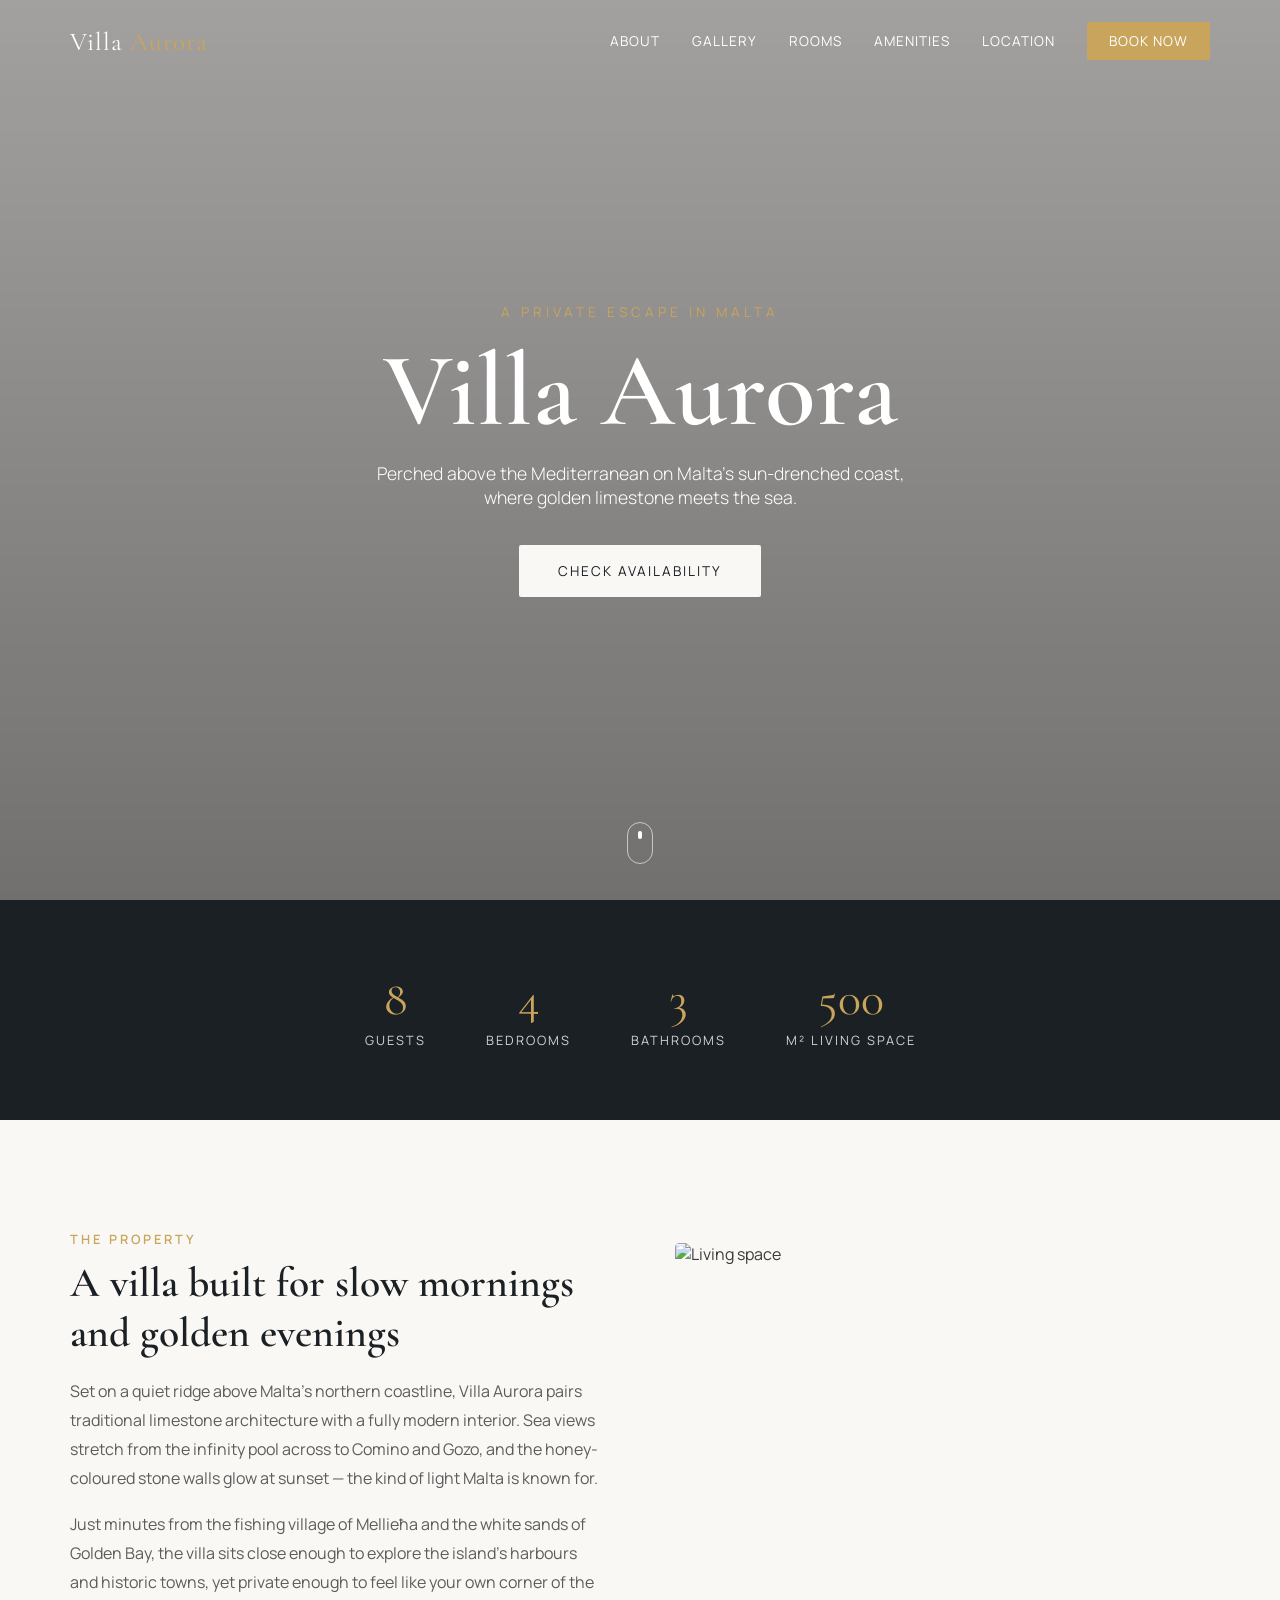
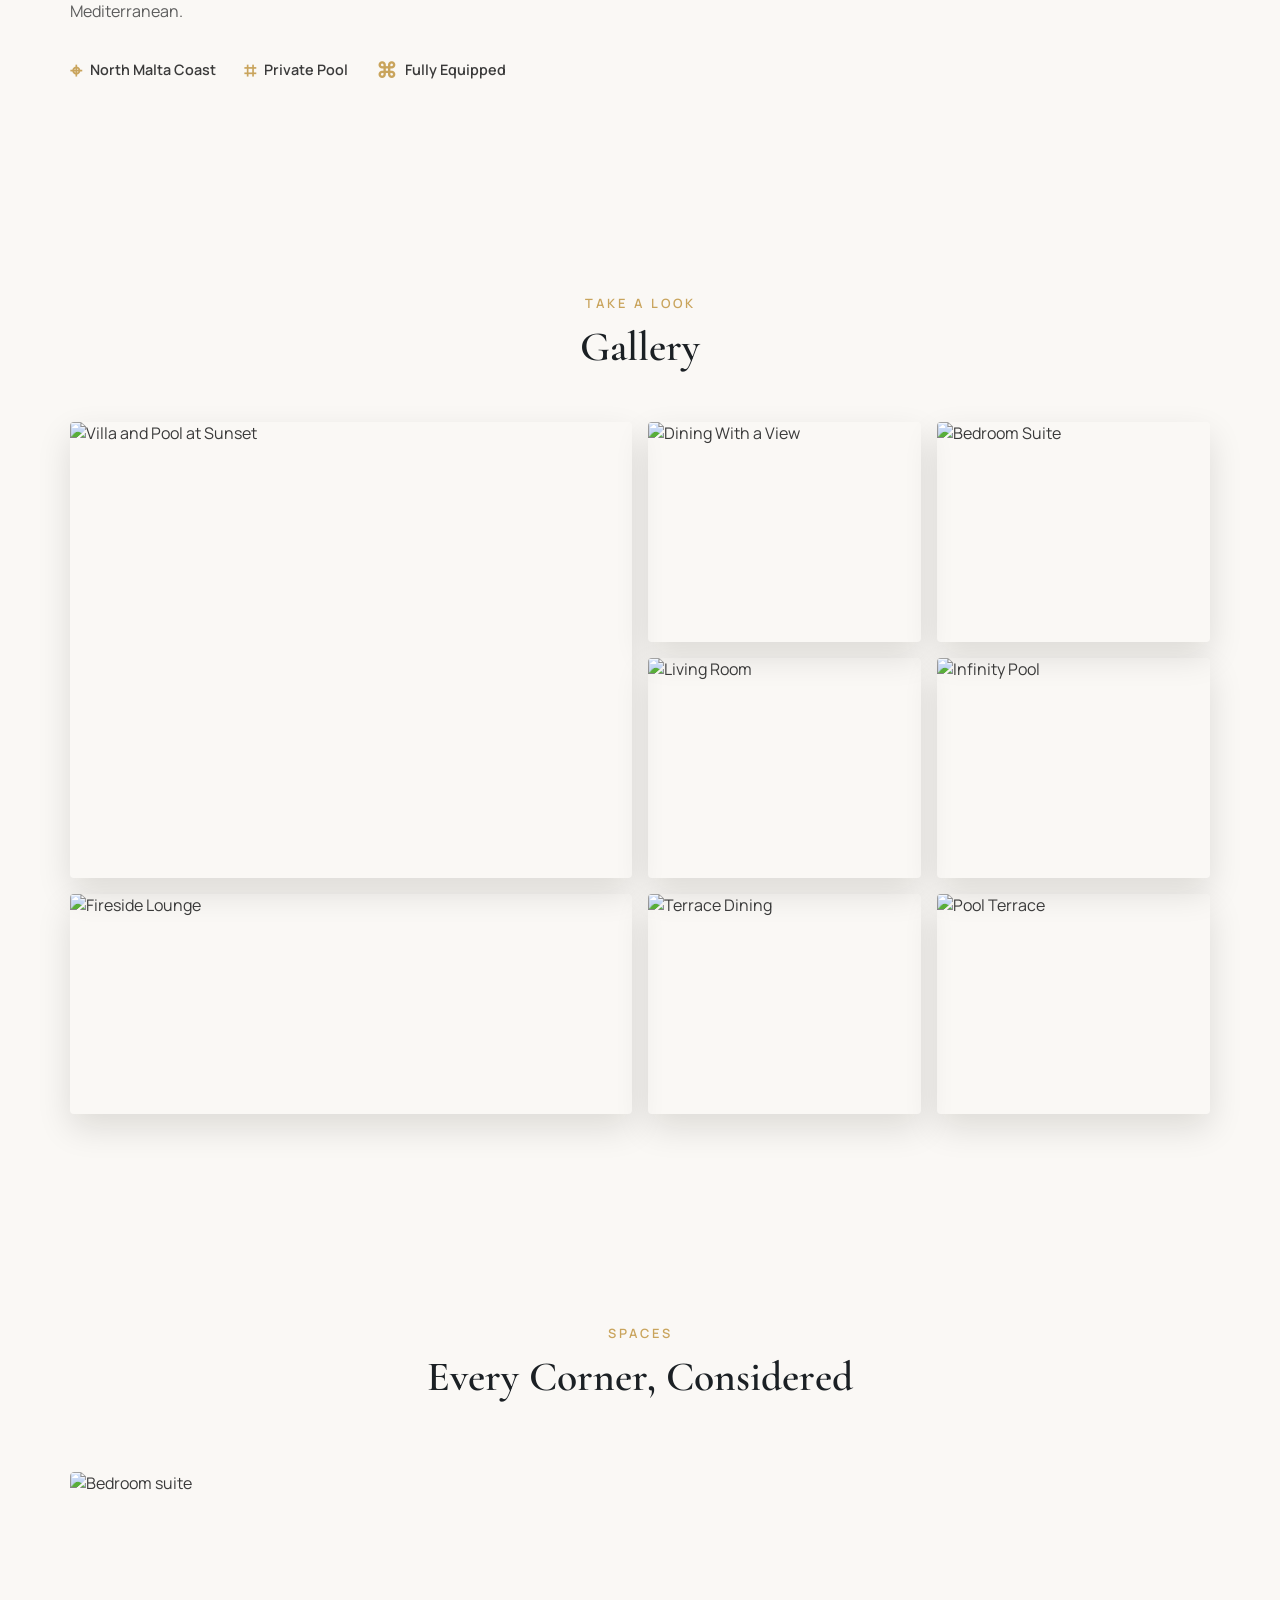
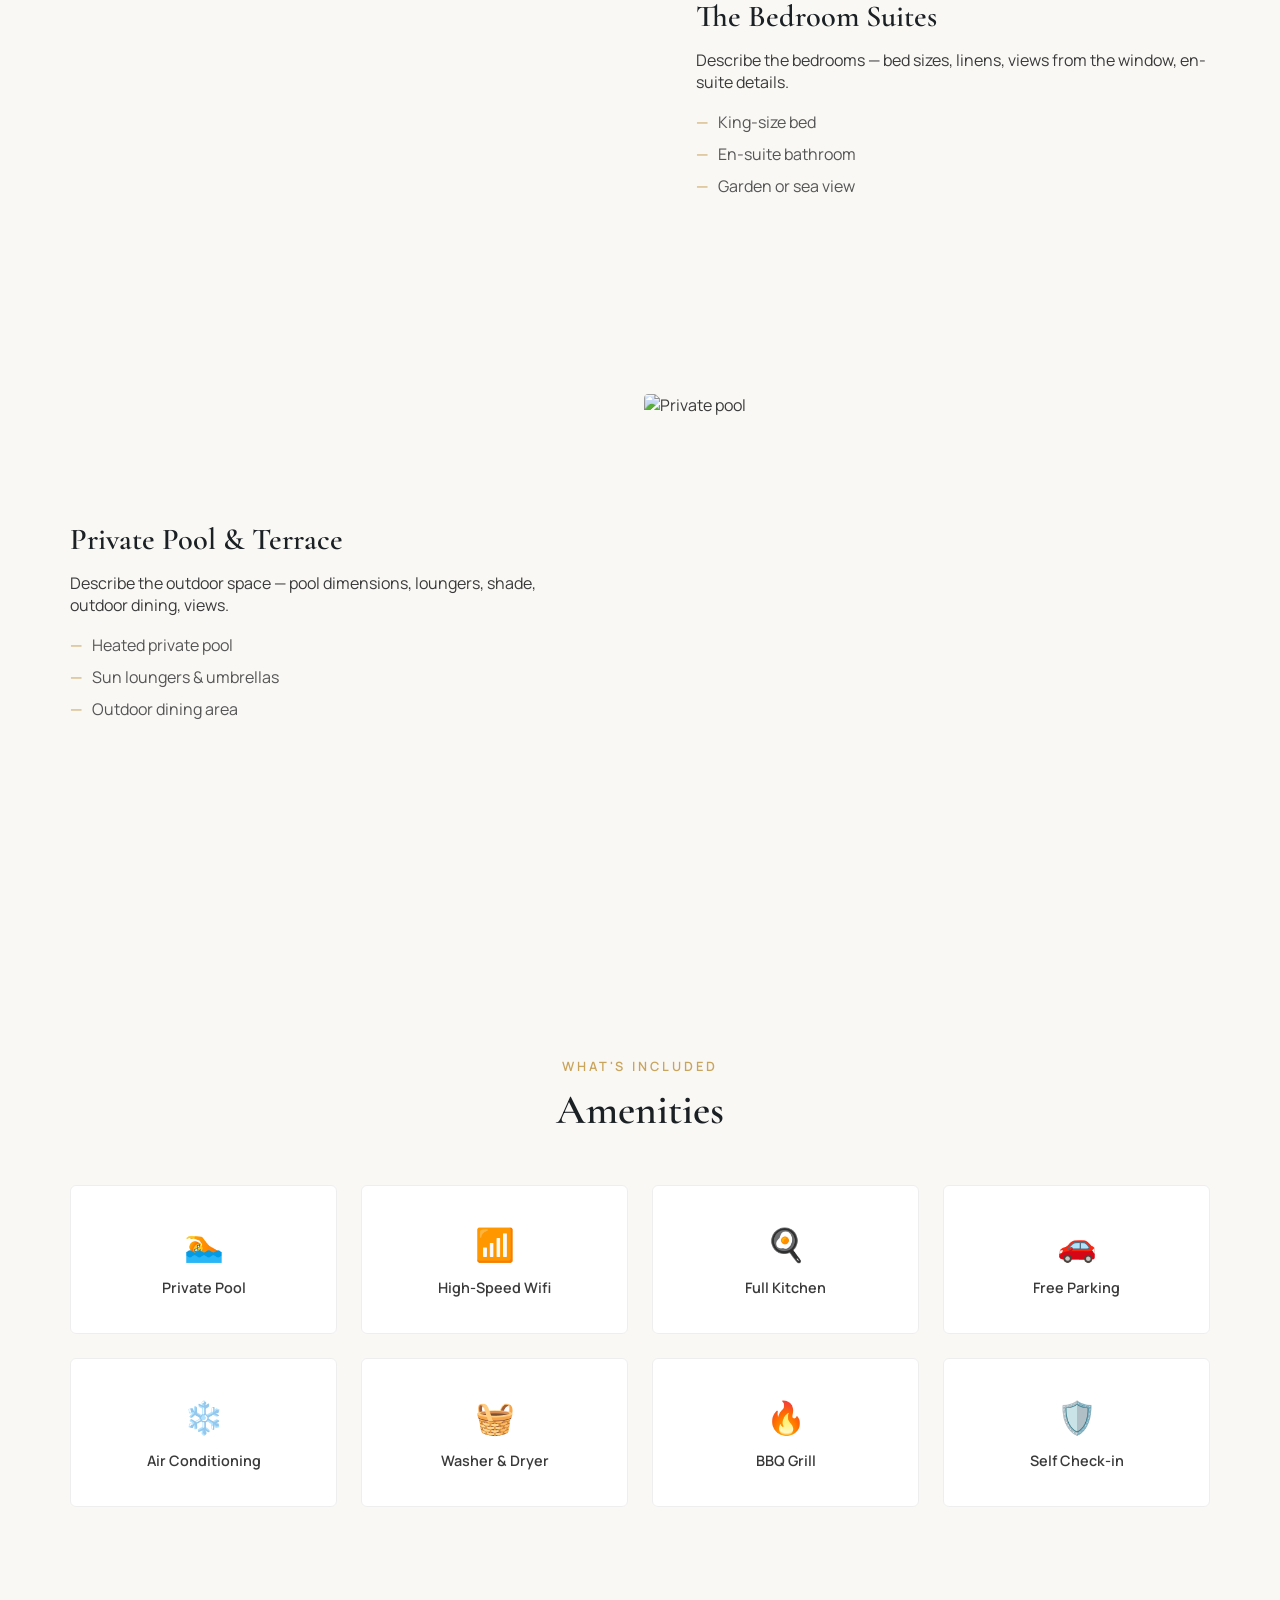
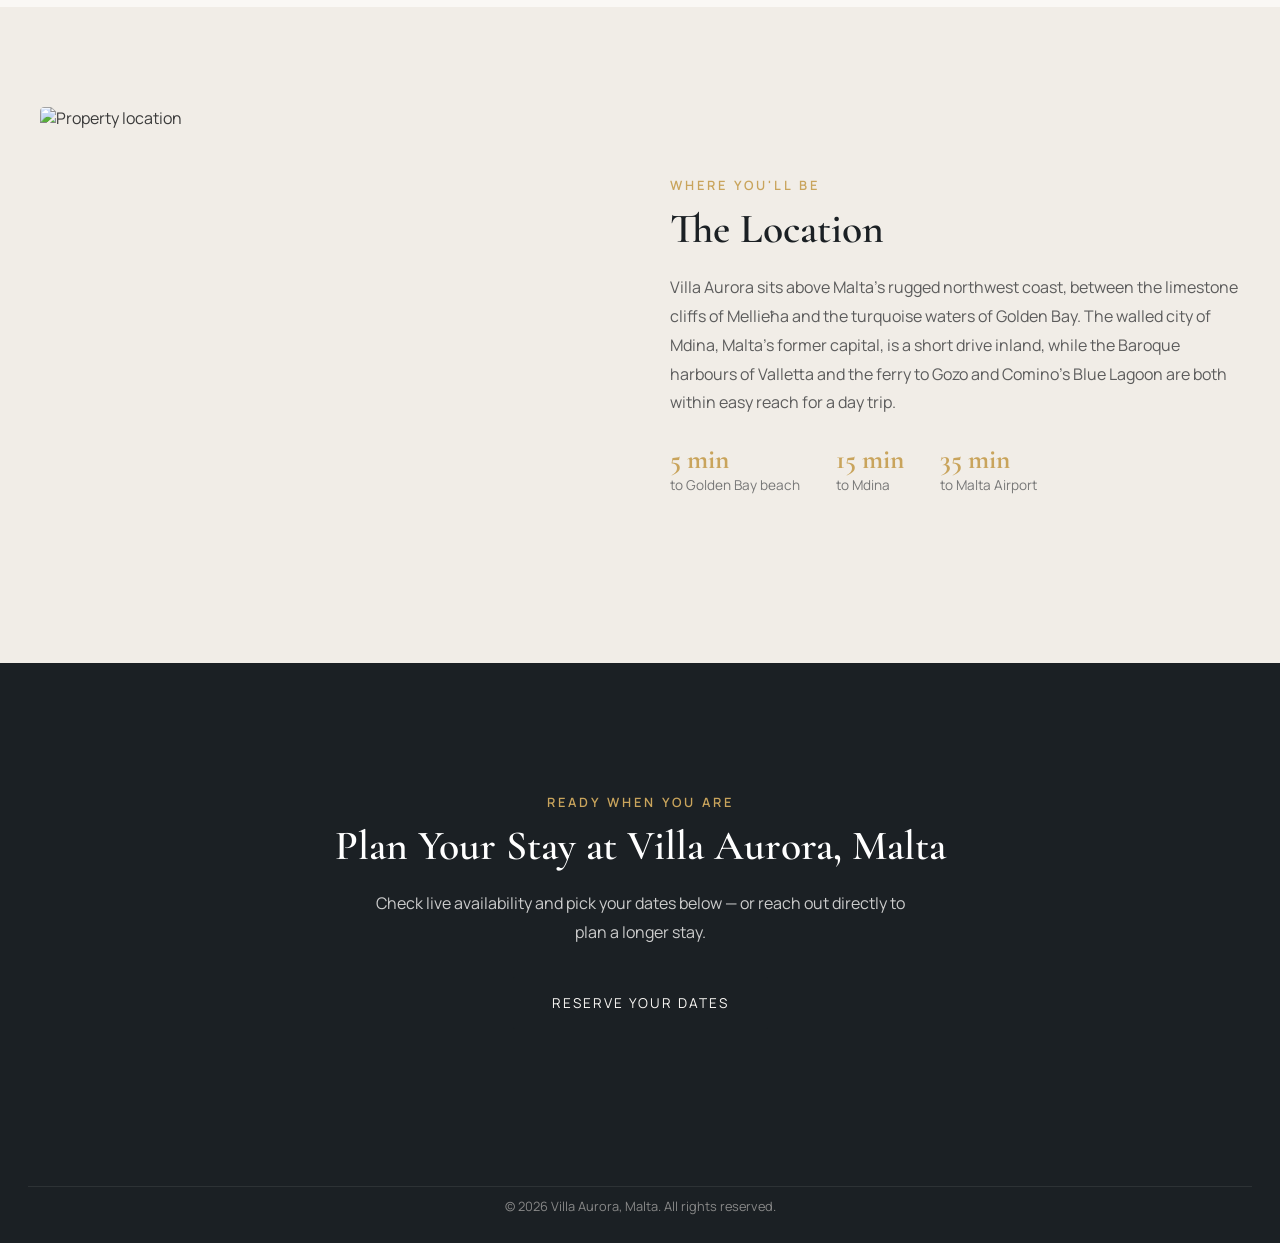
==== index.html @ c339a51f "Replace blurry gallery photos with crops of the sharp AI villa set The real-estate stock photos in t" ====
<!DOCTYPE html>
<html lang="en">
<head>
<meta charset="UTF-8">
<meta name="viewport" content="width=device-width, initial-scale=1.0">
<title>Villa Aurora — Luxury Villa in Malta</title>
<meta name="description" content="Villa Aurora — a private luxury villa on the Maltese coast, with a pool, garden, and Mediterranean sea views. Minutes from Valletta and Malta's historic harbour towns.">
<link rel="preconnect" href="https://fonts.googleapis.com">
<link href="https://fonts.googleapis.com/css2?family=Cormorant+Garamond:wght@400;500;600;700&family=Manrope:wght@300;400;500;600;700&display=swap" rel="stylesheet">
<link rel="stylesheet" href="styles.css">
</head>
<body>

<!-- Preloader -->
<div id="preloader"><div class="loader-mark">VA</div></div>

<!-- Navbar -->
<header id="navbar">
  <div class="nav-inner">
    <a href="#home" class="logo">Villa <span>Aurora</span></a>
    <nav id="nav-links">
      <a href="#about">About</a>
      <a href="#gallery">Gallery</a>
      <a href="#rooms">Rooms</a>
      <a href="#amenities">Amenities</a>
      <a href="#location">Location</a>
      <a href="#book" class="nav-cta js-open-booking">Book Now</a>
    </nav>
    <button id="nav-toggle" aria-label="Toggle menu"><span></span><span></span><span></span></button>
  </div>
</header>

<!-- Hero -->
<section id="home" class="hero">
  <div class="hero-bg" style="background-image:url('https://i.postimg.cc/xkC000Nv/5c8979e7-b6b4-4213-a49b-5e8a5693247b.jpg')"></div>
  <div class="hero-overlay"></div>
  <div class="hero-content">
    <p class="hero-kicker" data-aos="fade-down" data-aos-delay="100">A Private Escape in Malta</p>
    <h1 data-aos="fade-up" data-aos-delay="250">Villa Aurora</h1>
    <p class="hero-sub" data-aos="fade-up" data-aos-delay="400">Perched above the Mediterranean on Malta's sun-drenched coast, where golden limestone meets the sea.</p>
    <a href="#book" class="btn btn-light js-open-booking" data-aos="fade-up" data-aos-delay="550">Check Availability</a>
  </div>
  <div class="scroll-indicator"><span></span></div>
</section>

<!-- Stats strip -->
<section class="stats">
  <div class="stat" data-aos="fade-up">
    <span class="stat-num" data-count="8">0</span>
    <span class="stat-label">Guests</span>
  </div>
  <div class="stat" data-aos="fade-up" data-aos-delay="100">
    <span class="stat-num" data-count="4">0</span>
    <span class="stat-label">Bedrooms</span>
  </div>
  <div class="stat" data-aos="fade-up" data-aos-delay="200">
    <span class="stat-num" data-count="3">0</span>
    <span class="stat-label">Bathrooms</span>
  </div>
  <div class="stat" data-aos="fade-up" data-aos-delay="300">
    <span class="stat-num" data-count="500">0</span>
    <span class="stat-label">m² Living Space</span>
  </div>
</section>

<!-- About -->
<section id="about" class="about">
  <div class="about-grid">
    <div class="about-text" data-aos="fade-right">
      <p class="section-kicker">The Property</p>
      <h2>A villa built for slow mornings<br>and golden evenings</h2>
      <p class="about-copy">Set on a quiet ridge above Malta's northern coastline, Villa Aurora pairs traditional limestone architecture with a fully modern interior. Sea views stretch from the infinity pool across to Comino and Gozo, and the honey-coloured stone walls glow at sunset — the kind of light Malta is known for.</p>
      <p class="about-copy">Just minutes from the fishing village of Mellieħa and the white sands of Golden Bay, the villa sits close enough to explore the island's harbours and historic towns, yet private enough to feel like your own corner of the Mediterranean.</p>
      <div class="about-features">
        <div class="feature"><span class="feature-ico">⌖</span>North Malta Coast</div>
        <div class="feature"><span class="feature-ico">⌗</span>Private Pool</div>
        <div class="feature"><span class="feature-ico">⌘</span>Fully Equipped</div>
      </div>
    </div>
    <div class="about-image" data-aos="fade-left">
      <img src="https://i.postimg.cc/HJxppp8b/bfc57837-478c-4797-8c33-7042d10ead7f.jpg" alt="Living space">
    </div>
  </div>
</section>

<!-- Gallery -->
<section id="gallery" class="gallery">
  <p class="section-kicker center" data-aos="fade-up">Take A Look</p>
  <h2 class="center" data-aos="fade-up">Gallery</h2>
  <div class="gallery-grid">
    <div class="g-item g-big" data-aos="zoom-in"><img src="https://i.postimg.cc/xkC000Nv/5c8979e7-b6b4-4213-a49b-5e8a5693247b.jpg" style="object-position:center 40%" alt="Villa and Pool at Sunset" data-lightbox></div>
    <div class="g-item" data-aos="zoom-in" data-aos-delay="100"><img src="https://i.postimg.cc/HJxppp8b/bfc57837-478c-4797-8c33-7042d10ead7f.jpg" style="object-position:75% 50%" alt="Dining With a View" data-lightbox></div>
    <div class="g-item" data-aos="zoom-in" data-aos-delay="200"><img src="https://i.postimg.cc/94MWWWwZ/1ff8043f-c382-4bad-91f8-52a84250e244.jpg" style="object-position:35% 60%" alt="Bedroom Suite" data-lightbox></div>
    <div class="g-item" data-aos="zoom-in" data-aos-delay="100"><img src="https://i.postimg.cc/hJjSSSQx/c3b5d0f5-8bfe-4e88-8d54-748154d23ded.jpg" style="object-position:70% 75%" alt="Living Room" data-lightbox></div>
    <div class="g-item" data-aos="zoom-in" data-aos-delay="200"><img src="https://i.postimg.cc/xkC000Nv/5c8979e7-b6b4-4213-a49b-5e8a5693247b.jpg" style="object-position:15% 70%" alt="Infinity Pool" data-lightbox></div>
    <div class="g-item g-wide" data-aos="zoom-in" data-aos-delay="150"><img src="https://i.postimg.cc/HJxppp8b/bfc57837-478c-4797-8c33-7042d10ead7f.jpg" style="object-position:25% 40%" alt="Fireside Lounge" data-lightbox></div>
    <div class="g-item" data-aos="zoom-in" data-aos-delay="100"><img src="https://i.postimg.cc/94MWWWwZ/1ff8043f-c382-4bad-91f8-52a84250e244.jpg" style="object-position:80% 50%" alt="Terrace Dining" data-lightbox></div>
    <div class="g-item" data-aos="zoom-in" data-aos-delay="200"><img src="https://i.postimg.cc/hJjSSSQx/c3b5d0f5-8bfe-4e88-8d54-748154d23ded.jpg" style="object-position:20% 30%" alt="Pool Terrace" data-lightbox></div>
  </div>
</section>

<!-- Rooms (alternating sections) -->
<section id="rooms" class="rooms">
  <p class="section-kicker center" data-aos="fade-up">Spaces</p>
  <h2 class="center" data-aos="fade-up">Every Corner, Considered</h2>

  <div class="room-row">
    <div class="room-img" data-aos="fade-right"><img src="https://i.postimg.cc/94MWWWwZ/1ff8043f-c382-4bad-91f8-52a84250e244.jpg" alt="Bedroom suite"></div>
    <div class="room-text" data-aos="fade-left">
      <h3>The Bedroom Suites</h3>
      <p>Describe the bedrooms — bed sizes, linens, views from the window, en-suite details.</p>
      <ul class="room-list">
        <li>King-size bed</li>
        <li>En-suite bathroom</li>
        <li>Garden or sea view</li>
      </ul>
    </div>
  </div>

  <div class="room-row reverse">
    <div class="room-img" data-aos="fade-left"><img src="https://i.postimg.cc/hJjSSSQx/c3b5d0f5-8bfe-4e88-8d54-748154d23ded.jpg" alt="Private pool"></div>
    <div class="room-text" data-aos="fade-right">
      <h3>Private Pool & Terrace</h3>
      <p>Describe the outdoor space — pool dimensions, loungers, shade, outdoor dining, views.</p>
      <ul class="room-list">
        <li>Heated private pool</li>
        <li>Sun loungers & umbrellas</li>
        <li>Outdoor dining area</li>
      </ul>
    </div>
  </div>
</section>

<!-- Amenities -->
<section id="amenities" class="amenities">
  <p class="section-kicker center" data-aos="fade-up">What's Included</p>
  <h2 class="center" data-aos="fade-up">Amenities</h2>
  <div class="amenities-grid">
    <div class="amenity" data-aos="fade-up"><span>🏊</span><p>Private Pool</p></div>
    <div class="amenity" data-aos="fade-up" data-aos-delay="50"><span>📶</span><p>High-Speed Wifi</p></div>
    <div class="amenity" data-aos="fade-up" data-aos-delay="100"><span>🍳</span><p>Full Kitchen</p></div>
    <div class="amenity" data-aos="fade-up" data-aos-delay="150"><span>🚗</span><p>Free Parking</p></div>
    <div class="amenity" data-aos="fade-up" data-aos-delay="200"><span>❄️</span><p>Air Conditioning</p></div>
    <div class="amenity" data-aos="fade-up" data-aos-delay="250"><span>🧺</span><p>Washer & Dryer</p></div>
    <div class="amenity" data-aos="fade-up" data-aos-delay="300"><span>🔥</span><p>BBQ Grill</p></div>
    <div class="amenity" data-aos="fade-up" data-aos-delay="350"><span>🛡️</span><p>Self Check-in</p></div>
  </div>
</section>

<!-- Location -->
<section id="location" class="location">
  <div class="location-grid">
    <div class="location-img" data-aos="fade-right">
      <img src="https://i.postimg.cc/xkC000Nv/5c8979e7-b6b4-4213-a49b-5e8a5693247b.jpg" alt="Property location">
    </div>
    <div class="location-text" data-aos="fade-left">
      <p class="section-kicker">Where You'll Be</p>
      <h2>The Location</h2>
      <p class="about-copy">Villa Aurora sits above Malta's rugged northwest coast, between the limestone cliffs of Mellieħa and the turquoise waters of Golden Bay. The walled city of Mdina, Malta's former capital, is a short drive inland, while the Baroque harbours of Valletta and the ferry to Gozo and Comino's Blue Lagoon are both within easy reach for a day trip.</p>
      <div class="location-list">
        <div class="loc-item"><strong>5 min</strong><span>to Golden Bay beach</span></div>
        <div class="loc-item"><strong>15 min</strong><span>to Mdina</span></div>
        <div class="loc-item"><strong>35 min</strong><span>to Malta Airport</span></div>
      </div>
    </div>
  </div>
</section>

<!-- Booking CTA -->
<section id="book" class="book">
  <div class="book-inner" data-aos="zoom-in">
    <p class="section-kicker">Ready When You Are</p>
    <h2>Plan Your Stay at Villa Aurora, Malta</h2>
    <p class="about-copy">Check live availability and pick your dates below — or reach out directly to plan a longer stay.</p>
    <a href="#" class="btn btn-dark js-open-booking">Reserve Your Dates</a>
  </div>
</section>

<footer>
  <p>&copy; <span id="year"></span> Villa Aurora, Malta. All rights reserved.</p>
</footer>

<!-- Lightbox -->
<div id="lightbox" class="lightbox">
  <button id="lightbox-close" aria-label="Close">&times;</button>
  <img id="lightbox-img" src="" alt="">
</div>

<!-- Booking Calendar Modal -->
<div id="booking-modal" class="booking-modal">
  <div class="booking-panel">
    <button id="booking-close" aria-label="Close">&times;</button>
    <p class="section-kicker">Villa Aurora, Malta</p>
    <h3>Select Your Dates</h3>
    <div class="booking-calendar">
      <div class="cal-header">
        <button id="cal-prev" aria-label="Previous month">&#8249;</button>
        <span id="cal-month-label"></span>
        <button id="cal-next" aria-label="Next month">&#8250;</button>
      </div>
      <div class="cal-weekdays">
        <span>Su</span><span>Mo</span><span>Tu</span><span>We</span><span>Th</span><span>Fr</span><span>Sa</span>
      </div>
      <div id="cal-grid" class="cal-grid"></div>
    </div>
    <div class="booking-summary">
      <div class="booking-dates">
        <div><span class="booking-label">Check-in</span><strong id="booking-checkin">—</strong></div>
        <div><span class="booking-label">Check-out</span><strong id="booking-checkout">—</strong></div>
        <div><span class="booking-label">Nights</span><strong id="booking-nights">—</strong></div>
      </div>
      <button id="booking-confirm" class="btn btn-dark" disabled>Request to Book</button>
    </div>
  </div>
</div>

<script src="script.js"></script>
</body>
</html>
---- styles.css ----
:root {
  --color-dark: #1b2024;
  --color-light: #faf8f5;
  --color-accent: #c9a45c;
  --color-text: #3a3a3a;
  --font-display: 'Cormorant Garamond', serif;
  --font-body: 'Manrope', sans-serif;
  --max-width: 1200px;
  --transition: 0.4s cubic-bezier(.25,.8,.25,1);
}

* { margin: 0; padding: 0; box-sizing: border-box; }

html { scroll-behavior: smooth; }

body {
  font-family: var(--font-body);
  color: var(--color-text);
  background: var(--color-light);
  overflow-x: hidden;
}

img { display: block; max-width: 100%; }

h1, h2, h3 { font-family: var(--font-display); font-weight: 600; color: var(--color-dark); }

.btn {
  display: inline-block;
  padding: 16px 38px;
  border-radius: 2px;
  text-decoration: none;
  font-size: 0.85rem;
  letter-spacing: 2px;
  text-transform: uppercase;
  transition: var(--transition);
  border: 1px solid transparent;
}
.btn-light { background: var(--color-light); color: var(--color-dark); }
.btn-light:hover { background: var(--color-accent); color: #fff; transform: translateY(-3px); }
.btn-dark { background: var(--color-dark); color: var(--color-light); }
.btn-dark:hover { background: var(--color-accent); transform: translateY(-3px); }

.section-kicker {
  font-size: 0.8rem;
  letter-spacing: 3px;
  text-transform: uppercase;
  color: var(--color-accent);
  font-weight: 600;
  margin-bottom: 10px;
}
.center { text-align: center; }
section h2 { font-size: 2.6rem; margin-bottom: 1.2rem; }

/* Preloader */
#preloader {
  position: fixed; inset: 0; z-index: 9999;
  background: var(--color-dark);
  display: flex; align-items: center; justify-content: center;
  transition: opacity 0.6s ease, visibility 0.6s ease;
}
#preloader.loaded { opacity: 0; visibility: hidden; }
.loader-mark {
  font-family: var(--font-display);
  font-size: 2.5rem;
  color: var(--color-accent);
  letter-spacing: 4px;
  animation: pulse 1.4s ease-in-out infinite;
}
@keyframes pulse { 0%,100% { opacity: .4; transform: scale(.95);} 50% { opacity: 1; transform: scale(1.05);} }

/* Navbar */
#navbar {
  position: fixed; top: 0; left: 0; right: 0; z-index: 1000;
  padding: 22px 0;
  transition: var(--transition);
  background: transparent;
}
#navbar.scrolled { background: rgba(27,32,36,0.92); padding: 14px 0; backdrop-filter: blur(8px); }
.nav-inner {
  max-width: var(--max-width); margin: 0 auto; padding: 0 30px;
  display: flex; align-items: center; justify-content: space-between;
}
.logo { font-family: var(--font-display); font-size: 1.6rem; color: #fff; text-decoration: none; letter-spacing: 1px; }
.logo span { color: var(--color-accent); }
#nav-links { display: flex; align-items: center; gap: 32px; }
#nav-links a { color: #fff; text-decoration: none; font-size: 0.85rem; letter-spacing: 1px; text-transform: uppercase; transition: color .3s; position: relative; }
#nav-links a:not(.nav-cta)::after {
  content: ''; position: absolute; left: 0; bottom: -6px; width: 0; height: 1px; background: var(--color-accent);
  transition: width .3s;
}
#nav-links a:not(.nav-cta):hover::after { width: 100%; }
.nav-cta { background: var(--color-accent); padding: 10px 22px; border-radius: 2px; }
.nav-cta:hover { background: #fff; color: var(--color-dark) !important; }
#nav-toggle { display: none; flex-direction: column; gap: 5px; background: none; border: none; cursor: pointer; }
#nav-toggle span { width: 26px; height: 2px; background: #fff; }

/* Hero */
.hero { position: relative; height: 100vh; display: flex; align-items: center; justify-content: center; overflow: hidden; }
.hero-bg {
  position: absolute; inset: -10% -10%; background-size: cover; background-position: center 35%;
  will-change: transform; transform: scale(1.05);
}
.hero-overlay { position: absolute; inset: 0; background: linear-gradient(180deg, rgba(0,0,0,.35), rgba(0,0,0,.55)); }
.hero-content { position: relative; z-index: 2; text-align: center; color: #fff; padding: 0 20px; }
.hero-kicker { letter-spacing: 4px; text-transform: uppercase; font-size: 0.85rem; margin-bottom: 18px; color: var(--color-accent); }
.hero h1 { font-size: clamp(3rem, 9vw, 6.5rem); color: #fff; line-height: 1; margin-bottom: 18px; }
.hero-sub { font-size: 1.1rem; max-width: 560px; margin: 0 auto 36px; opacity: 0.9; font-weight: 300; }
.scroll-indicator {
  position: absolute; bottom: 36px; left: 50%; transform: translateX(-50%);
  width: 26px; height: 42px; border: 1px solid rgba(255,255,255,0.6); border-radius: 20px;
}
.scroll-indicator span {
  position: absolute; top: 8px; left: 50%; width: 4px; height: 8px; background: #fff; border-radius: 2px;
  transform: translateX(-50%); animation: scrollDown 1.8s infinite;
}
@keyframes scrollDown { 0% { opacity: 1; top: 8px; } 70% { opacity: 0; top: 24px; } 100% { opacity: 0; top: 8px; } }

/* Stats */
.stats {
  display: flex; flex-wrap: wrap; justify-content: center; gap: 60px;
  padding: 70px 20px; background: var(--color-dark);
}
.stat { text-align: center; color: #fff; }
.stat-num { display: block; font-family: var(--font-display); font-size: 3rem; color: var(--color-accent); }
.stat-label { font-size: 0.8rem; letter-spacing: 2px; text-transform: uppercase; opacity: .8; }

/* About */
.about { padding: 110px 30px; max-width: var(--max-width); margin: 0 auto; }
.about-grid { display: grid; grid-template-columns: 1fr 1fr; gap: 70px; align-items: center; }
.about-copy { font-size: 1rem; line-height: 1.8; color: #5c5c5c; margin-bottom: 18px; }
.about-features { display: flex; gap: 28px; margin-top: 30px; flex-wrap: wrap; }
.feature { font-size: 0.9rem; font-weight: 600; display: flex; align-items: center; gap: 8px; }
.feature-ico { color: var(--color-accent); font-size: 1.3rem; }
.about-image { position: relative; aspect-ratio: 5/4; overflow: hidden; border-radius: 4px; }
.about-image img {
  width: 100%; height: 100%; object-fit: cover; object-position: center 30%; border-radius: 4px; transition: transform .6s ease;
}
.about-image:hover img { transform: scale(1.03); }

/* Gallery */
.gallery { padding: 100px 30px; max-width: var(--max-width); margin: 0 auto; }
.gallery-grid {
  display: grid; grid-template-columns: repeat(4, 1fr); grid-auto-rows: 220px; gap: 16px; margin-top: 50px;
}
.g-item {
  overflow: hidden; border-radius: 4px; cursor: pointer; position: relative;
  box-shadow: 0 14px 34px rgba(20,16,10,0.12);
}
.g-big { grid-column: span 2; grid-row: span 2; }
.g-wide { grid-column: span 2; }
.g-item img {
  width: 100%; height: 100%; object-fit: cover; transition: transform 1.2s ease;
}
.g-caption {
  position: absolute; left: 0; right: 0; bottom: 0; padding: 26px 24px 18px;
  font-family: var(--font-display); font-size: 1.15rem; letter-spacing: 0.5px; color: #fff;
  background: linear-gradient(180deg, rgba(20,16,10,0) 0%, rgba(20,16,10,0.65) 100%);
  transform: translateY(115%); transition: transform .5s ease; pointer-events: none;
}
.g-item:hover img { transform: scale(1.08); }
.g-item:hover .g-caption { transform: translateY(0); }

/* Rooms */
.rooms { padding: 110px 30px; max-width: var(--max-width); margin: 0 auto; }
.room-row { display: grid; grid-template-columns: 1.1fr 1fr; gap: 60px; align-items: center; margin-top: 70px; }
.room-row.reverse { direction: rtl; }
.room-row.reverse .room-text { direction: ltr; }
.room-row.reverse .room-img { direction: ltr; }
.room-img { position: relative; aspect-ratio: 5/4; overflow: hidden; border-radius: 4px; }
.room-img img {
  width: 100%; height: 100%; object-fit: cover; object-position: center 30%; border-radius: 4px;
}
.room-text h3 { font-size: 1.9rem; margin-bottom: 14px; }
.room-list { list-style: none; margin-top: 18px; display: flex; flex-direction: column; gap: 10px; }
.room-list li { padding-left: 22px; position: relative; color: #555; }
.room-list li::before { content: '—'; position: absolute; left: 0; color: var(--color-accent); }

/* Amenities */
.amenities { padding: 100px 30px; max-width: var(--max-width); margin: 0 auto; }
.amenities-grid { display: grid; grid-template-columns: repeat(4, 1fr); gap: 24px; margin-top: 50px; }
.amenity {
  background: #fff; border: 1px solid #eee; padding: 36px 18px; text-align: center; border-radius: 6px;
  transition: var(--transition);
}
.amenity:hover { transform: translateY(-6px); box-shadow: 0 18px 40px rgba(0,0,0,0.08); border-color: var(--color-accent); }
.amenity span { font-size: 2rem; display: block; margin-bottom: 12px; }
.amenity p { font-size: 0.9rem; font-weight: 600; }

/* Location */
.location { padding: 100px 30px; background: #f1ede7; }
.location-grid { max-width: var(--max-width); margin: 0 auto; display: grid; grid-template-columns: 1fr 1fr; gap: 60px; align-items: center; }
.location-img { position: relative; aspect-ratio: 5/4; overflow: hidden; border-radius: 4px; }
.location-img img {
  width: 100%; height: 100%; object-fit: cover; object-position: center 30%; border-radius: 4px;
}
.location-list { display: flex; gap: 36px; margin-top: 26px; flex-wrap: wrap; }
.loc-item { display: flex; flex-direction: column; }
.loc-item strong { font-family: var(--font-display); font-size: 1.7rem; color: var(--color-accent); }
.loc-item span { font-size: 0.85rem; color: #777; }

/* Book CTA */
.book {
  padding: 130px 30px; text-align: center; background: var(--color-dark); color: #fff;
}
.book h2 { color: #fff; max-width: 700px; margin: 0 auto 18px; }
.book .about-copy { color: #ccc; max-width: 560px; margin: 0 auto 30px; }
.book-inner { max-width: var(--max-width); margin: 0 auto; }

footer { text-align: center; padding: 28px; font-size: 0.8rem; color: #999; background: var(--color-dark); }
footer p { padding-top: 10px; border-top: 1px solid rgba(255,255,255,0.08); color: #888; }

/* Lightbox */
.lightbox {
  position: fixed; inset: 0; background: rgba(0,0,0,0.92); z-index: 2000;
  display: flex; align-items: center; justify-content: center;
  opacity: 0; visibility: hidden; transition: opacity .3s ease, visibility .3s ease;
}
.lightbox.active { opacity: 1; visibility: visible; }
.lightbox img { max-width: 88vw; max-height: 86vh; border-radius: 4px; transform: scale(0.92); transition: transform .3s ease; }
.lightbox.active img { transform: scale(1); }
#lightbox-close {
  position: absolute; top: 26px; right: 36px; background: none; border: none; color: #fff;
  font-size: 2.4rem; cursor: pointer; line-height: 1;
}

/* Booking calendar modal */
.booking-modal {
  position: fixed; inset: 0; background: rgba(0,0,0,0.6); z-index: 2100;
  display: flex; align-items: center; justify-content: center; padding: 20px;
  opacity: 0; visibility: hidden; transition: opacity .3s ease, visibility .3s ease;
}
.booking-modal.active { opacity: 1; visibility: visible; }
.booking-panel {
  background: var(--color-light); border-radius: 8px; padding: 36px 38px;
  max-width: 420px; width: 100%; max-height: 90vh; overflow-y: auto;
  position: relative; transform: scale(0.94); transition: transform .3s ease;
}
.booking-modal.active .booking-panel { transform: scale(1); }
.booking-panel h3 { font-size: 1.6rem; margin-bottom: 18px; }
#booking-close {
  position: absolute; top: 14px; right: 16px; background: none; border: none;
  font-size: 1.8rem; cursor: pointer; color: #999; line-height: 1;
}
.cal-header {
  display: flex; align-items: center; justify-content: space-between; margin-bottom: 12px;
}
.cal-header button {
  background: none; border: 1px solid #ddd; border-radius: 4px; width: 32px; height: 32px;
  font-size: 1.1rem; cursor: pointer; color: var(--color-dark);
}
.cal-header button:hover { border-color: var(--color-accent); color: var(--color-accent); }
#cal-month-label { font-weight: 600; font-size: 0.95rem; letter-spacing: 0.5px; }
.cal-weekdays, .cal-grid { display: grid; grid-template-columns: repeat(7, 1fr); gap: 4px; }
.cal-weekdays span { text-align: center; font-size: 0.75rem; color: #999; padding-bottom: 6px; }
.cal-grid button {
  aspect-ratio: 1; border: none; background: none; border-radius: 50%;
  font-size: 0.85rem; cursor: pointer; color: var(--color-text);
}
.cal-grid button:disabled { color: #ddd; cursor: default; }
.cal-grid button:not(:disabled):hover { background: #eee; }
.cal-grid button.cal-selected { background: var(--color-accent); color: #fff; }
.cal-grid button.cal-in-range { background: rgba(201,164,92,0.18); border-radius: 0; }
.cal-grid button.cal-today { font-weight: 700; }
.booking-summary { margin-top: 22px; border-top: 1px solid #e6e2dc; padding-top: 18px; }
.booking-dates { display: flex; justify-content: space-between; margin-bottom: 18px; }
.booking-label { display: block; font-size: 0.7rem; letter-spacing: 1px; text-transform: uppercase; color: #999; margin-bottom: 4px; }
#booking-confirm { width: 100%; }
#booking-confirm:disabled { opacity: 0.4; cursor: not-allowed; }

/* Scroll-reveal (self-contained, no external library) */
[data-aos] {
  opacity: 0;
  transition: opacity 0.8s ease, transform 0.8s ease;
  transition-delay: var(--aos-delay, 0ms);
  will-change: opacity, transform;
}
[data-aos="fade-up"] { transform: translateY(44px); }
[data-aos="fade-down"] { transform: translateY(-44px); }
[data-aos="fade-left"] { transform: translateX(44px); }
[data-aos="fade-right"] { transform: translateX(-44px); }
[data-aos="zoom-in"] { transform: scale(0.9); }
[data-aos].aos-animate { opacity: 1; transform: none; }

@media (prefers-reduced-motion: reduce) {
  [data-aos] { transition: none; opacity: 1; transform: none; }
}

/* Responsive */
@media (max-width: 900px) {
  .about-grid, .location-grid, .room-row, .room-row.reverse { grid-template-columns: 1fr; direction: ltr; }
  .gallery-grid { grid-template-columns: repeat(2, 1fr); }
  .g-big { grid-column: span 2; }
  .amenities-grid { grid-template-columns: repeat(2, 1fr); }
  #nav-links {
    position: fixed; top: 0; right: -100%; height: 100vh; width: 70%; max-width: 320px;
    background: var(--color-dark); flex-direction: column; justify-content: center; gap: 28px;
    transition: right .4s ease;
  }
  #nav-links.open { right: 0; }
  #nav-toggle { display: flex; }
}
@media (max-width: 560px) {
  .stats { gap: 30px; }
  section h2 { font-size: 2rem; }
}
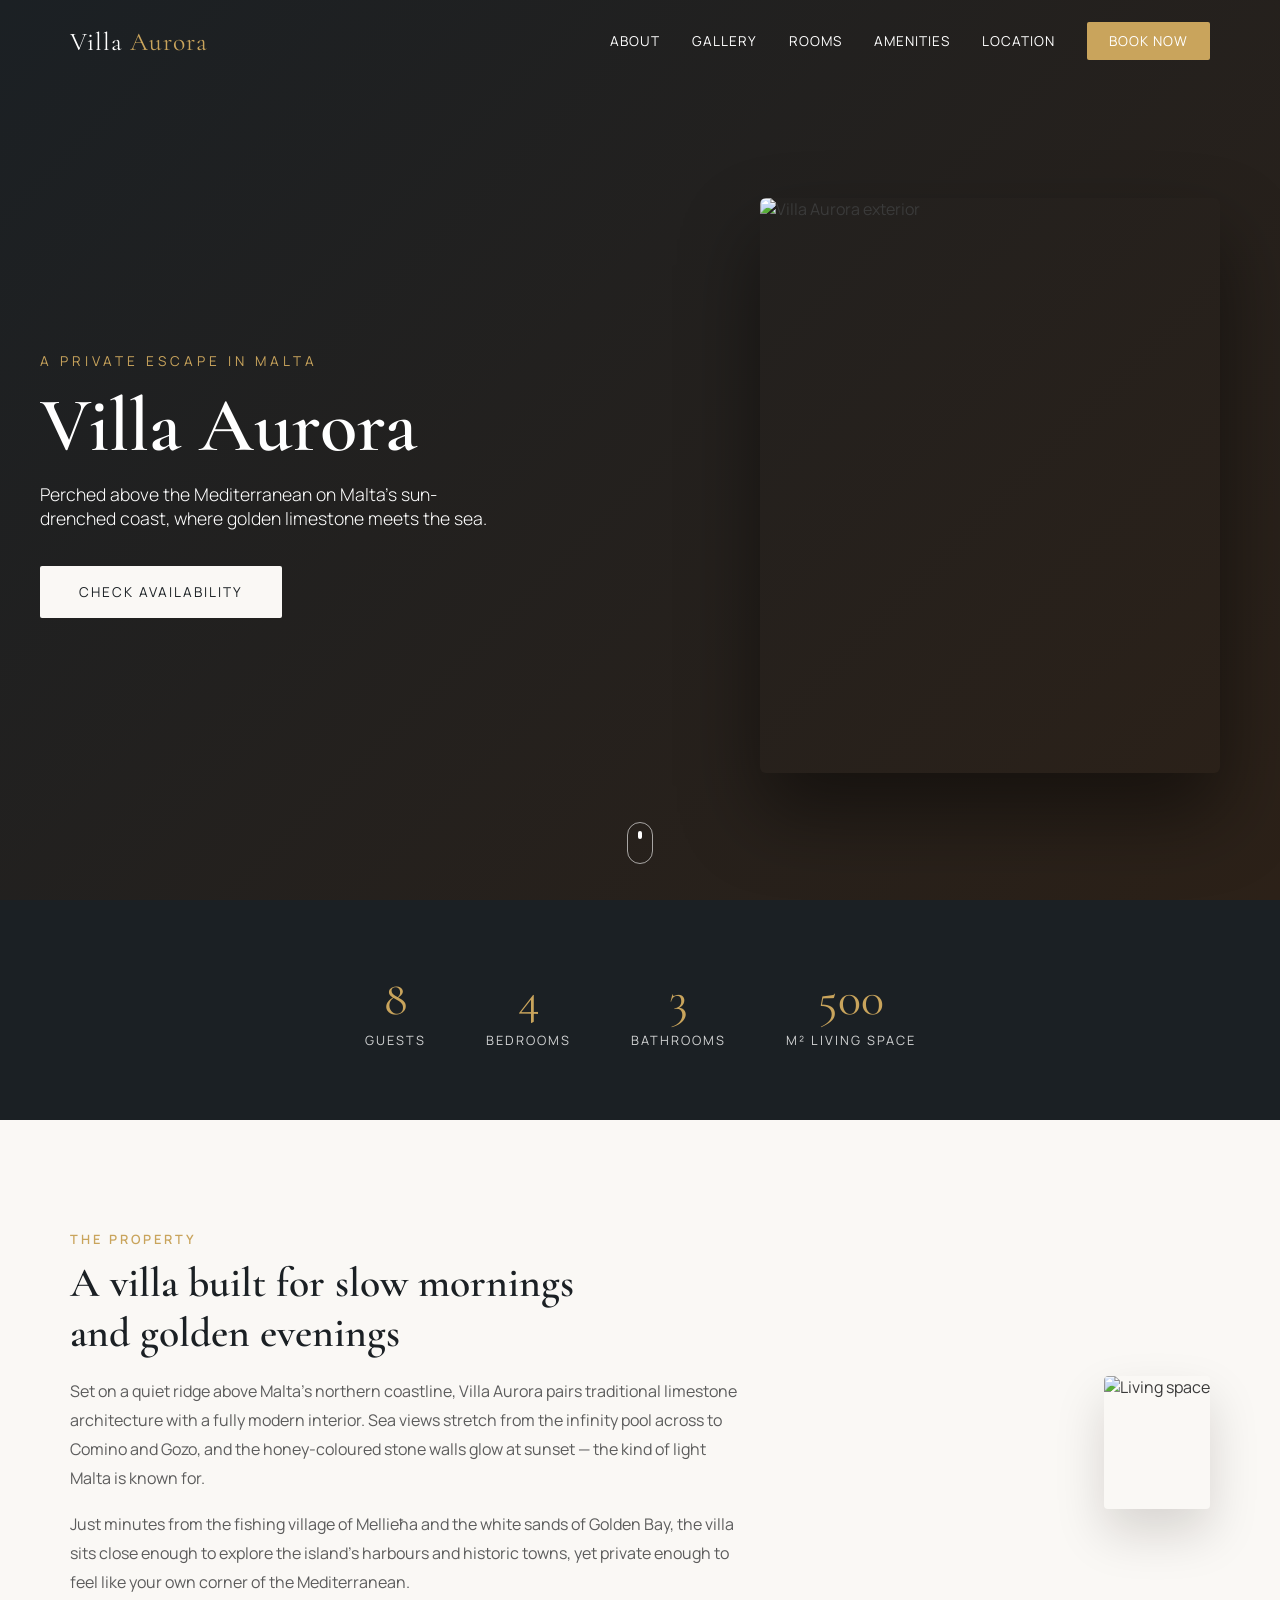
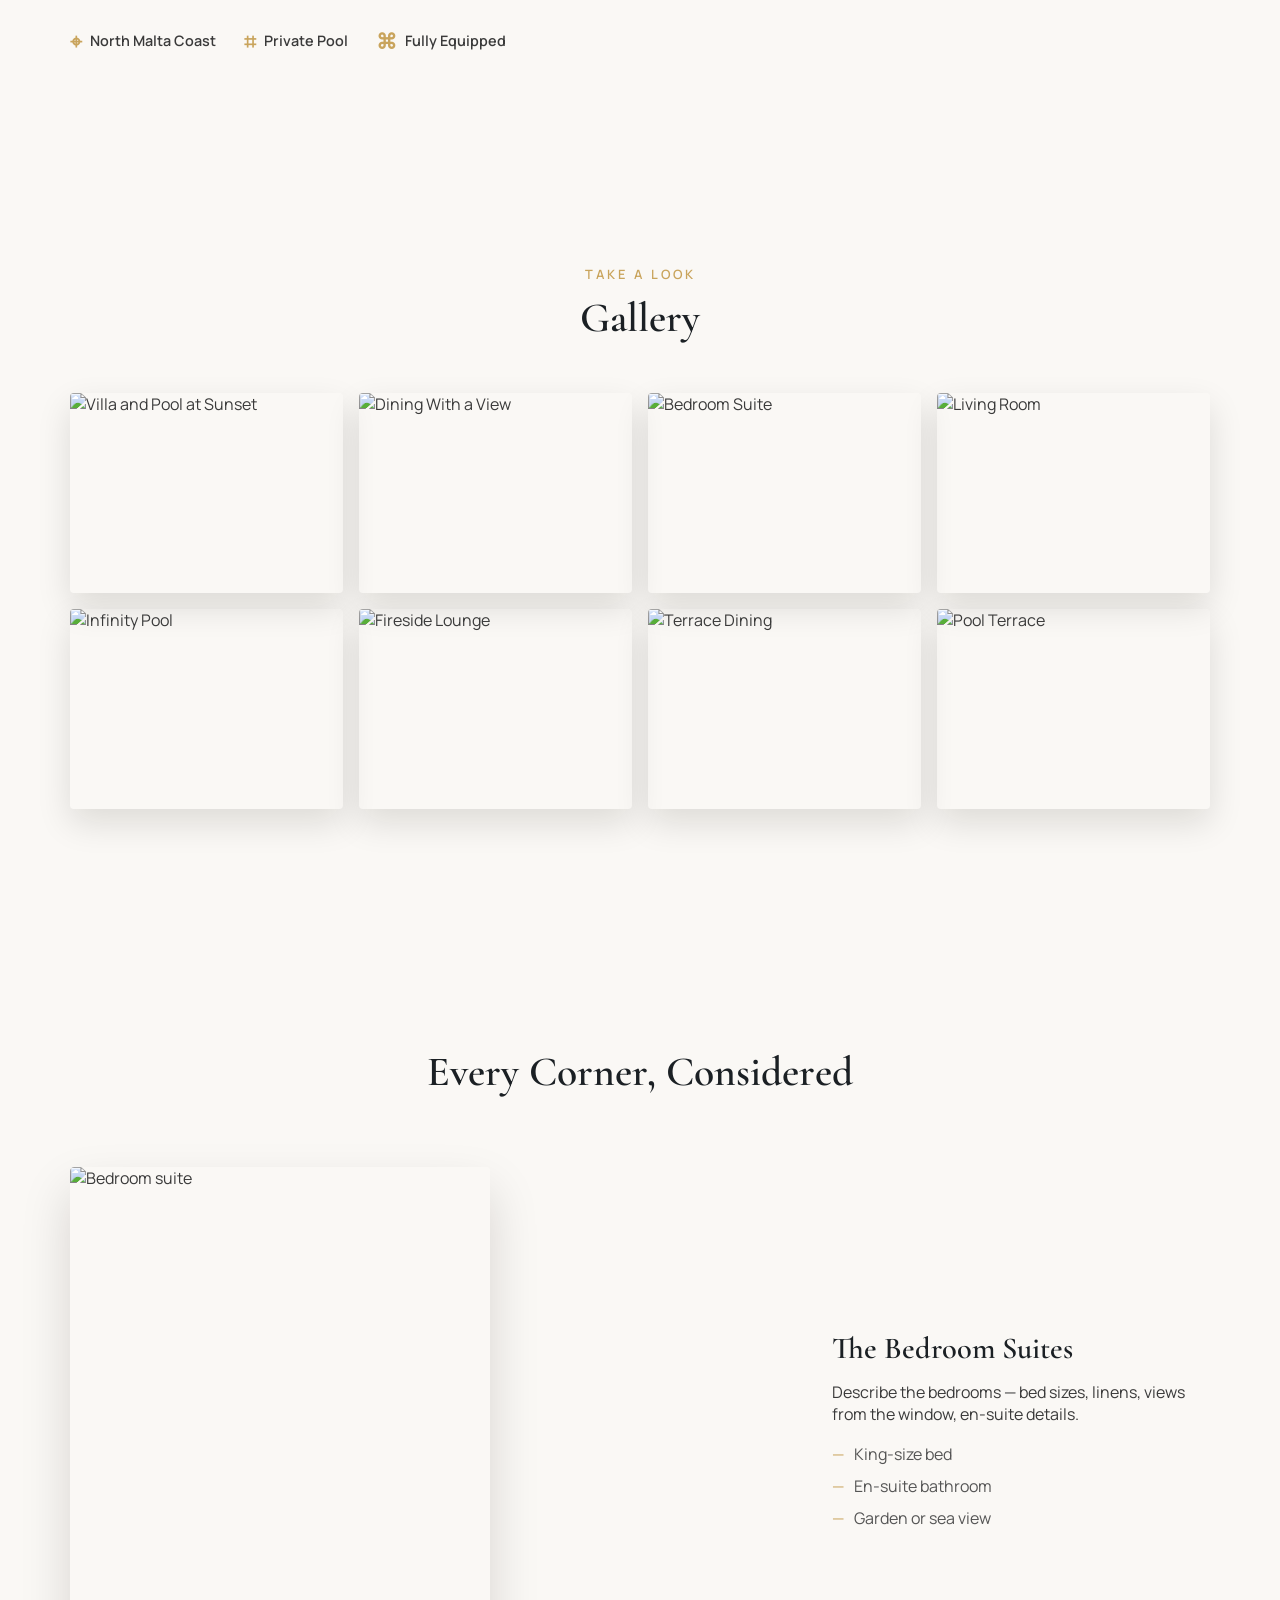
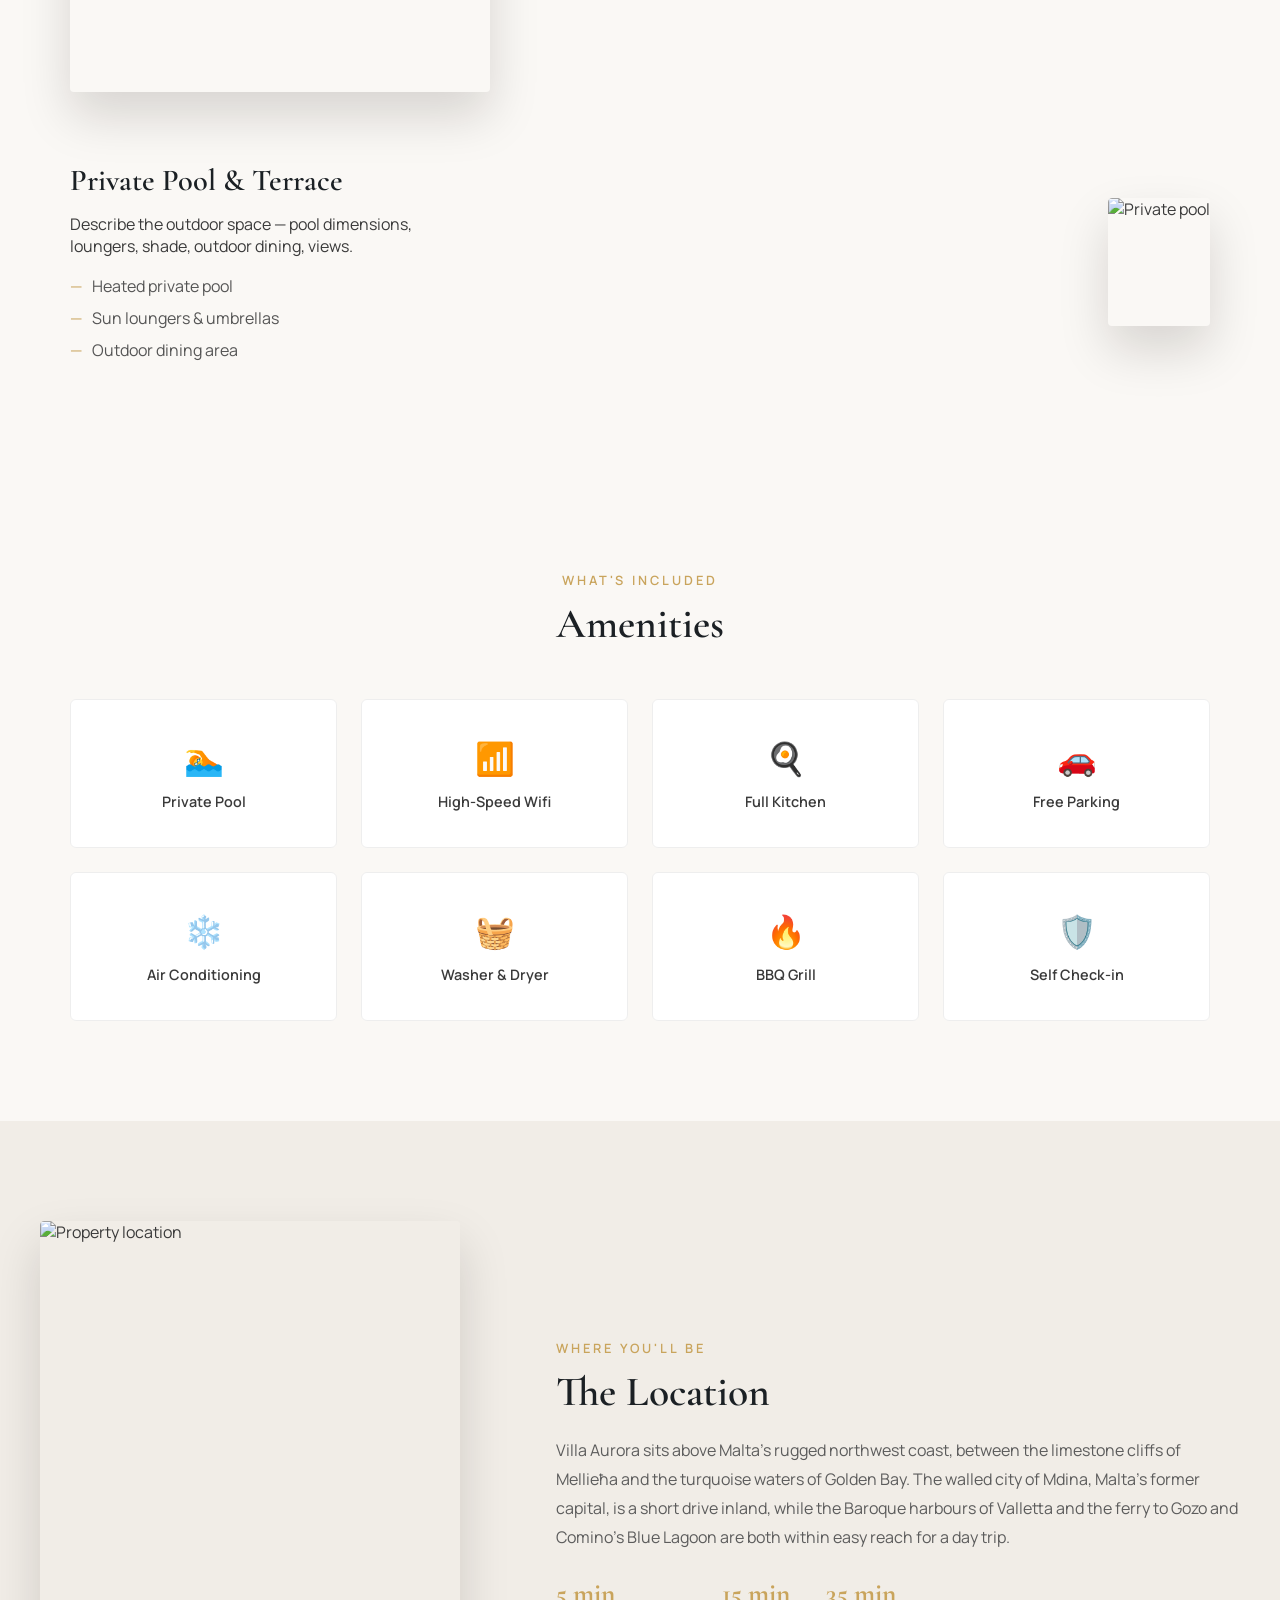
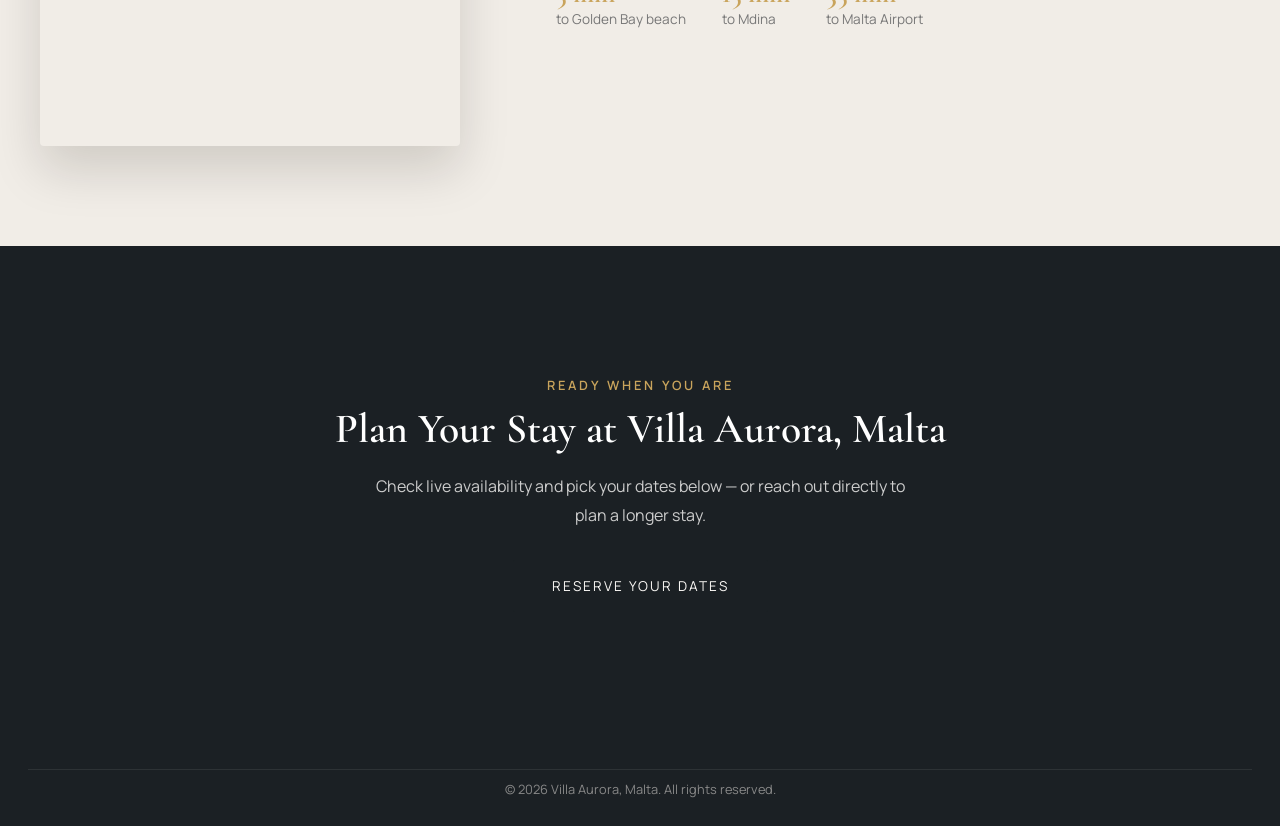
==== commit ec4d504b: "Redesign layout to stop upscaling AI-generated photos The AI-generated images are ~1024px native res" ====
--- a/index.html
+++ b/index.html
@@ -32,13 +32,16 @@
 
 <!-- Hero -->
 <section id="home" class="hero">
-  <div class="hero-bg" style="background-image:url('https://i.postimg.cc/xkC000Nv/5c8979e7-b6b4-4213-a49b-5e8a5693247b.jpg')"></div>
-  <div class="hero-overlay"></div>
-  <div class="hero-content">
-    <p class="hero-kicker" data-aos="fade-down" data-aos-delay="100">A Private Escape in Malta</p>
-    <h1 data-aos="fade-up" data-aos-delay="250">Villa Aurora</h1>
-    <p class="hero-sub" data-aos="fade-up" data-aos-delay="400">Perched above the Mediterranean on Malta's sun-drenched coast, where golden limestone meets the sea.</p>
-    <a href="#book" class="btn btn-light js-open-booking" data-aos="fade-up" data-aos-delay="550">Check Availability</a>
+  <div class="hero-grid">
+    <div class="hero-content">
+      <p class="hero-kicker" data-aos="fade-down" data-aos-delay="100">A Private Escape in Malta</p>
+      <h1 data-aos="fade-up" data-aos-delay="250">Villa Aurora</h1>
+      <p class="hero-sub" data-aos="fade-up" data-aos-delay="400">Perched above the Mediterranean on Malta's sun-drenched coast, where golden limestone meets the sea.</p>
+      <a href="#book" class="btn btn-light js-open-booking" data-aos="fade-up" data-aos-delay="550">Check Availability</a>
+    </div>
+    <div class="hero-photo" data-aos="fade-left" data-aos-delay="200">
+      <img src="https://i.postimg.cc/xkC000Nv/5c8979e7-b6b4-4213-a49b-5e8a5693247b.jpg" alt="Villa Aurora exterior" style="object-position:center 35%">
+    </div>
   </div>
   <div class="scroll-indicator"><span></span></div>
 </section>
@@ -88,12 +91,12 @@
   <p class="section-kicker center" data-aos="fade-up">Take A Look</p>
   <h2 class="center" data-aos="fade-up">Gallery</h2>
   <div class="gallery-grid">
-    <div class="g-item g-big" data-aos="zoom-in"><img src="https://i.postimg.cc/xkC000Nv/5c8979e7-b6b4-4213-a49b-5e8a5693247b.jpg" style="object-position:center 40%" alt="Villa and Pool at Sunset" data-lightbox></div>
+    <div class="g-item" data-aos="zoom-in"><img src="https://i.postimg.cc/xkC000Nv/5c8979e7-b6b4-4213-a49b-5e8a5693247b.jpg" style="object-position:center 40%" alt="Villa and Pool at Sunset" data-lightbox></div>
     <div class="g-item" data-aos="zoom-in" data-aos-delay="100"><img src="https://i.postimg.cc/HJxppp8b/bfc57837-478c-4797-8c33-7042d10ead7f.jpg" style="object-position:75% 50%" alt="Dining With a View" data-lightbox></div>
     <div class="g-item" data-aos="zoom-in" data-aos-delay="200"><img src="https://i.postimg.cc/94MWWWwZ/1ff8043f-c382-4bad-91f8-52a84250e244.jpg" style="object-position:35% 60%" alt="Bedroom Suite" data-lightbox></div>
     <div class="g-item" data-aos="zoom-in" data-aos-delay="100"><img src="https://i.postimg.cc/hJjSSSQx/c3b5d0f5-8bfe-4e88-8d54-748154d23ded.jpg" style="object-position:70% 75%" alt="Living Room" data-lightbox></div>
     <div class="g-item" data-aos="zoom-in" data-aos-delay="200"><img src="https://i.postimg.cc/xkC000Nv/5c8979e7-b6b4-4213-a49b-5e8a5693247b.jpg" style="object-position:15% 70%" alt="Infinity Pool" data-lightbox></div>
-    <div class="g-item g-wide" data-aos="zoom-in" data-aos-delay="150"><img src="https://i.postimg.cc/HJxppp8b/bfc57837-478c-4797-8c33-7042d10ead7f.jpg" style="object-position:25% 40%" alt="Fireside Lounge" data-lightbox></div>
+    <div class="g-item" data-aos="zoom-in" data-aos-delay="150"><img src="https://i.postimg.cc/HJxppp8b/bfc57837-478c-4797-8c33-7042d10ead7f.jpg" style="object-position:25% 40%" alt="Fireside Lounge" data-lightbox></div>
     <div class="g-item" data-aos="zoom-in" data-aos-delay="100"><img src="https://i.postimg.cc/94MWWWwZ/1ff8043f-c382-4bad-91f8-52a84250e244.jpg" style="object-position:80% 50%" alt="Terrace Dining" data-lightbox></div>
     <div class="g-item" data-aos="zoom-in" data-aos-delay="200"><img src="https://i.postimg.cc/hJjSSSQx/c3b5d0f5-8bfe-4e88-8d54-748154d23ded.jpg" style="object-position:20% 30%" alt="Pool Terrace" data-lightbox></div>
   </div>
--- a/styles.css
+++ b/styles.css
@@ -95,16 +95,23 @@
 #nav-toggle span { width: 26px; height: 2px; background: #fff; }
 
 /* Hero */
-.hero { position: relative; height: 100vh; display: flex; align-items: center; justify-content: center; overflow: hidden; }
-.hero-bg {
-  position: absolute; inset: -10% -10%; background-size: cover; background-position: center 35%;
-  will-change: transform; transform: scale(1.05);
-}
-.hero-overlay { position: absolute; inset: 0; background: linear-gradient(180deg, rgba(0,0,0,.35), rgba(0,0,0,.55)); }
-.hero-content { position: relative; z-index: 2; text-align: center; color: #fff; padding: 0 20px; }
+.hero {
+  position: relative; min-height: 100vh; display: flex; align-items: center; overflow: hidden;
+  padding: 150px 30px 80px; background: linear-gradient(135deg, #1b2024 0%, #2c2118 100%);
+}
+.hero-grid {
+  max-width: var(--max-width); margin: 0 auto; width: 100%;
+  display: grid; grid-template-columns: 1.15fr 0.85fr; gap: 70px; align-items: center;
+}
+.hero-content { position: relative; z-index: 2; text-align: left; color: #fff; }
+.hero-photo {
+  position: relative; aspect-ratio: 4/5; max-width: 460px; border-radius: 6px; overflow: hidden;
+  box-shadow: 0 40px 80px rgba(0,0,0,0.45);
+}
+.hero-photo img { width: 100%; height: 100%; object-fit: cover; }
 .hero-kicker { letter-spacing: 4px; text-transform: uppercase; font-size: 0.85rem; margin-bottom: 18px; color: var(--color-accent); }
-.hero h1 { font-size: clamp(3rem, 9vw, 6.5rem); color: #fff; line-height: 1; margin-bottom: 18px; }
-.hero-sub { font-size: 1.1rem; max-width: 560px; margin: 0 auto 36px; opacity: 0.9; font-weight: 300; }
+.hero h1 { font-size: clamp(2.8rem, 6vw, 5rem); color: #fff; line-height: 1; margin-bottom: 18px; }
+.hero-sub { font-size: 1.1rem; max-width: 460px; margin: 0 0 36px; opacity: 0.9; font-weight: 300; }
 .scroll-indicator {
   position: absolute; bottom: 36px; left: 50%; transform: translateX(-50%);
   width: 26px; height: 42px; border: 1px solid rgba(255,255,255,0.6); border-radius: 20px;
@@ -126,28 +133,26 @@
 
 /* About */
 .about { padding: 110px 30px; max-width: var(--max-width); margin: 0 auto; }
-.about-grid { display: grid; grid-template-columns: 1fr 1fr; gap: 70px; align-items: center; }
+.about-grid { display: grid; grid-template-columns: 1.25fr 0.75fr; gap: 70px; align-items: center; }
 .about-copy { font-size: 1rem; line-height: 1.8; color: #5c5c5c; margin-bottom: 18px; }
 .about-features { display: flex; gap: 28px; margin-top: 30px; flex-wrap: wrap; }
 .feature { font-size: 0.9rem; font-weight: 600; display: flex; align-items: center; gap: 8px; }
 .feature-ico { color: var(--color-accent); font-size: 1.3rem; }
-.about-image { position: relative; aspect-ratio: 5/4; overflow: hidden; border-radius: 4px; }
+.about-image { position: relative; aspect-ratio: 4/5; max-width: 440px; margin-left: auto; overflow: hidden; border-radius: 4px; box-shadow: 0 24px 50px rgba(20,16,10,0.15); }
 .about-image img {
   width: 100%; height: 100%; object-fit: cover; object-position: center 30%; border-radius: 4px; transition: transform .6s ease;
 }
-.about-image:hover img { transform: scale(1.03); }
+.about-image:hover img { transform: scale(1.02); }
 
 /* Gallery */
 .gallery { padding: 100px 30px; max-width: var(--max-width); margin: 0 auto; }
 .gallery-grid {
-  display: grid; grid-template-columns: repeat(4, 1fr); grid-auto-rows: 220px; gap: 16px; margin-top: 50px;
+  display: grid; grid-template-columns: repeat(4, 1fr); grid-auto-rows: 200px; gap: 16px; margin-top: 50px;
 }
 .g-item {
   overflow: hidden; border-radius: 4px; cursor: pointer; position: relative;
   box-shadow: 0 14px 34px rgba(20,16,10,0.12);
 }
-.g-big { grid-column: span 2; grid-row: span 2; }
-.g-wide { grid-column: span 2; }
 .g-item img {
   width: 100%; height: 100%; object-fit: cover; transition: transform 1.2s ease;
 }
@@ -157,16 +162,17 @@
   background: linear-gradient(180deg, rgba(20,16,10,0) 0%, rgba(20,16,10,0.65) 100%);
   transform: translateY(115%); transition: transform .5s ease; pointer-events: none;
 }
-.g-item:hover img { transform: scale(1.08); }
+.g-item:hover img { transform: scale(1.04); }
 .g-item:hover .g-caption { transform: translateY(0); }
 
 /* Rooms */
 .rooms { padding: 110px 30px; max-width: var(--max-width); margin: 0 auto; }
-.room-row { display: grid; grid-template-columns: 1.1fr 1fr; gap: 60px; align-items: center; margin-top: 70px; }
+.room-row { display: grid; grid-template-columns: 1.3fr 0.7fr; gap: 60px; align-items: center; margin-top: 70px; }
 .room-row.reverse { direction: rtl; }
 .room-row.reverse .room-text { direction: ltr; }
 .room-row.reverse .room-img { direction: ltr; }
-.room-img { position: relative; aspect-ratio: 5/4; overflow: hidden; border-radius: 4px; }
+.room-img { position: relative; aspect-ratio: 4/5; max-width: 420px; overflow: hidden; border-radius: 4px; box-shadow: 0 24px 50px rgba(20,16,10,0.15); }
+.room-row.reverse .room-img { margin-left: auto; }
 .room-img img {
   width: 100%; height: 100%; object-fit: cover; object-position: center 30%; border-radius: 4px;
 }
@@ -188,8 +194,8 @@
 
 /* Location */
 .location { padding: 100px 30px; background: #f1ede7; }
-.location-grid { max-width: var(--max-width); margin: 0 auto; display: grid; grid-template-columns: 1fr 1fr; gap: 60px; align-items: center; }
-.location-img { position: relative; aspect-ratio: 5/4; overflow: hidden; border-radius: 4px; }
+.location-grid { max-width: var(--max-width); margin: 0 auto; display: grid; grid-template-columns: 0.8fr 1.2fr; gap: 60px; align-items: center; }
+.location-img { position: relative; aspect-ratio: 4/5; max-width: 420px; overflow: hidden; border-radius: 4px; box-shadow: 0 24px 50px rgba(20,16,10,0.15); }
 .location-img img {
   width: 100%; height: 100%; object-fit: cover; object-position: center 30%; border-radius: 4px;
 }
@@ -287,9 +293,13 @@
 
 /* Responsive */
 @media (max-width: 900px) {
+  .hero-grid { grid-template-columns: 1fr; text-align: center; }
+  .hero-content { text-align: center; }
+  .hero-photo { max-width: 360px; margin: 0 auto; }
   .about-grid, .location-grid, .room-row, .room-row.reverse { grid-template-columns: 1fr; direction: ltr; }
+  .about-image, .room-img, .location-img { max-width: 420px; margin: 0 auto; }
+  .room-row.reverse .room-img { margin: 0 auto; }
   .gallery-grid { grid-template-columns: repeat(2, 1fr); }
-  .g-big { grid-column: span 2; }
   .amenities-grid { grid-template-columns: repeat(2, 1fr); }
   #nav-links {
     position: fixed; top: 0; right: -100%; height: 100vh; width: 70%; max-width: 320px;
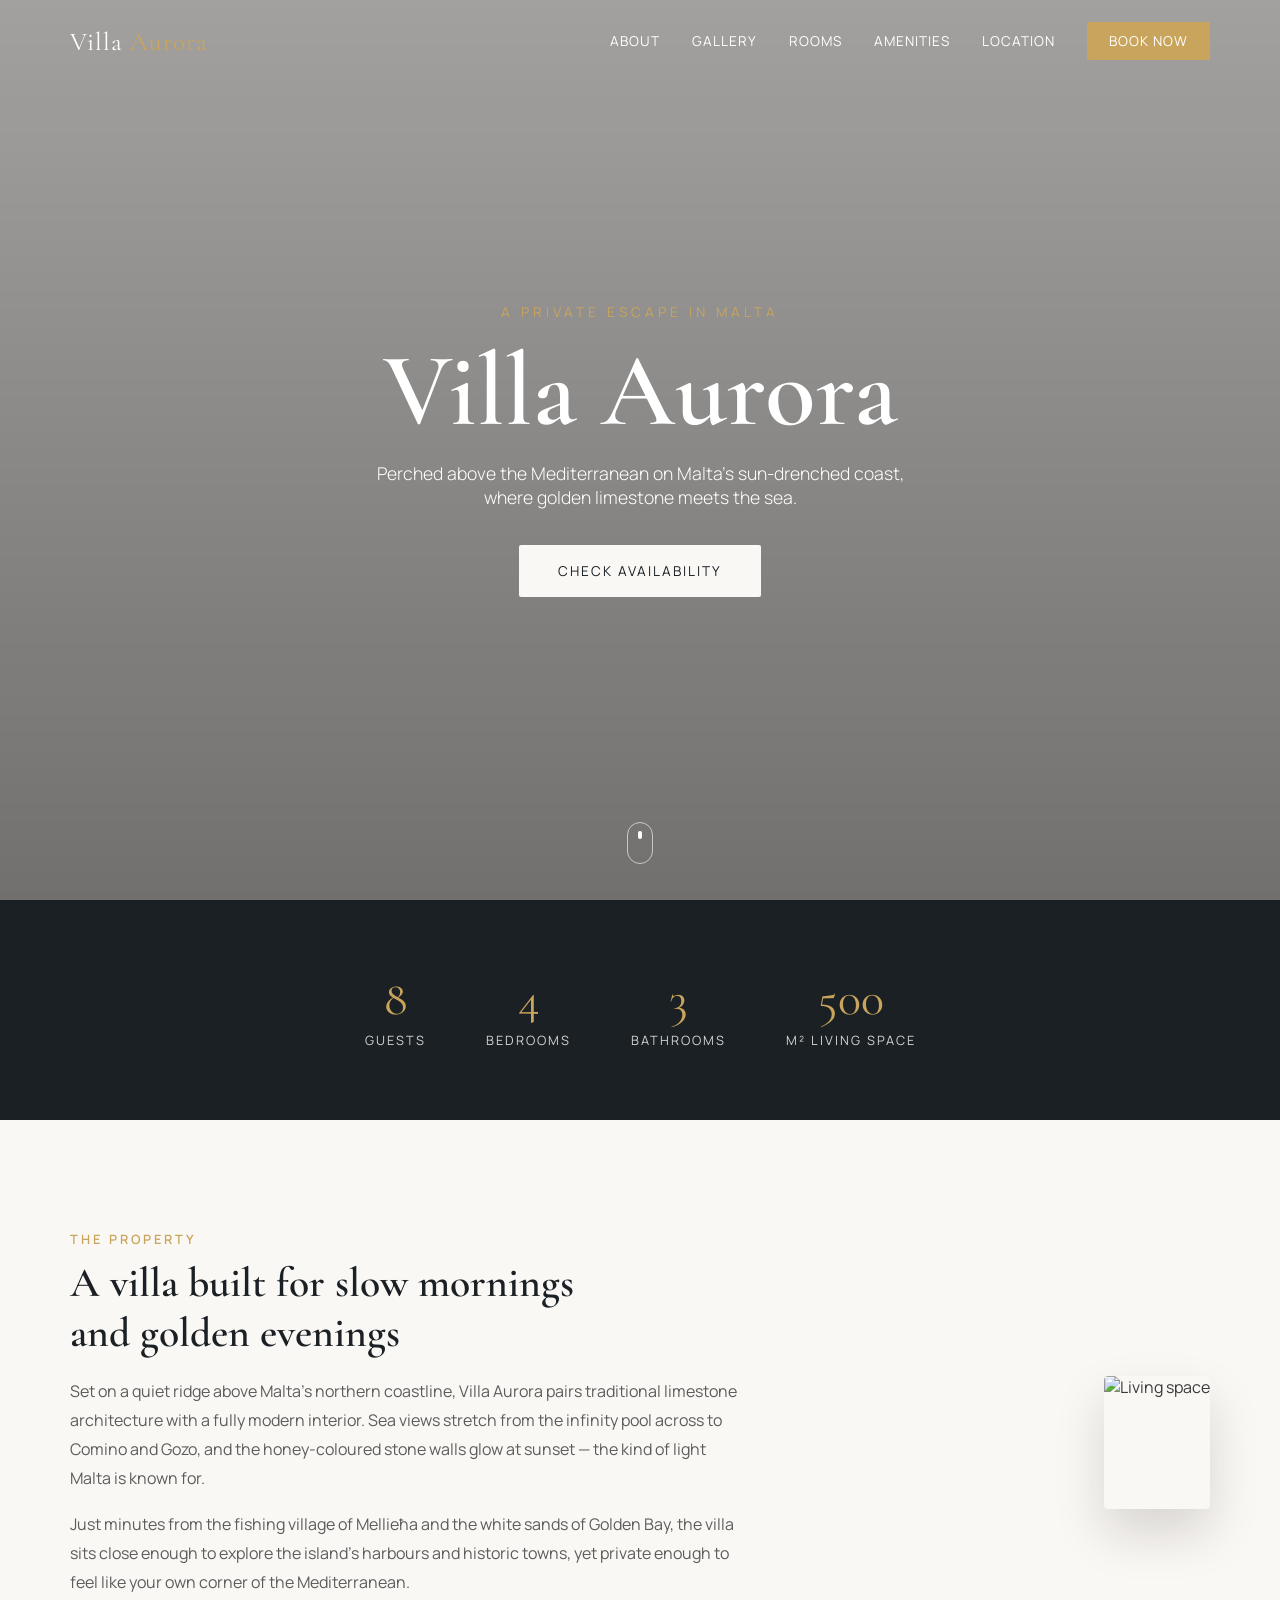
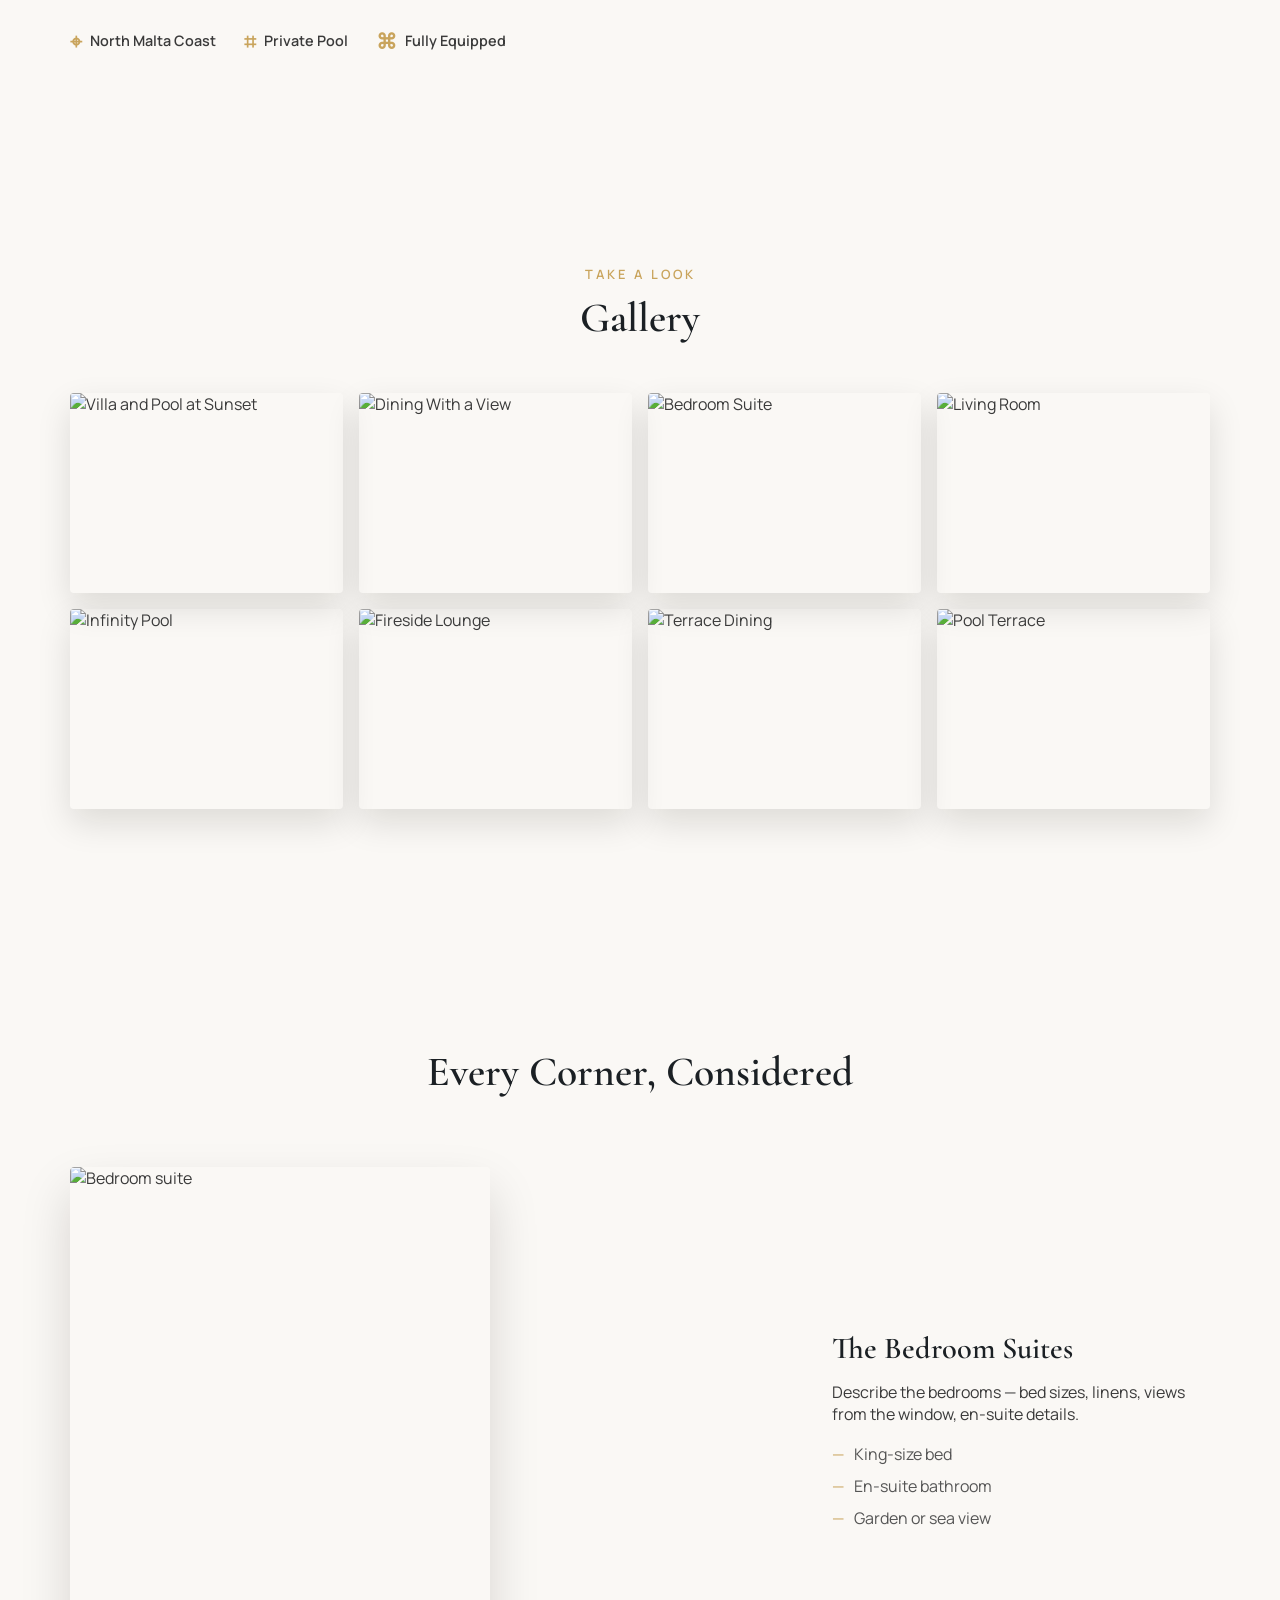
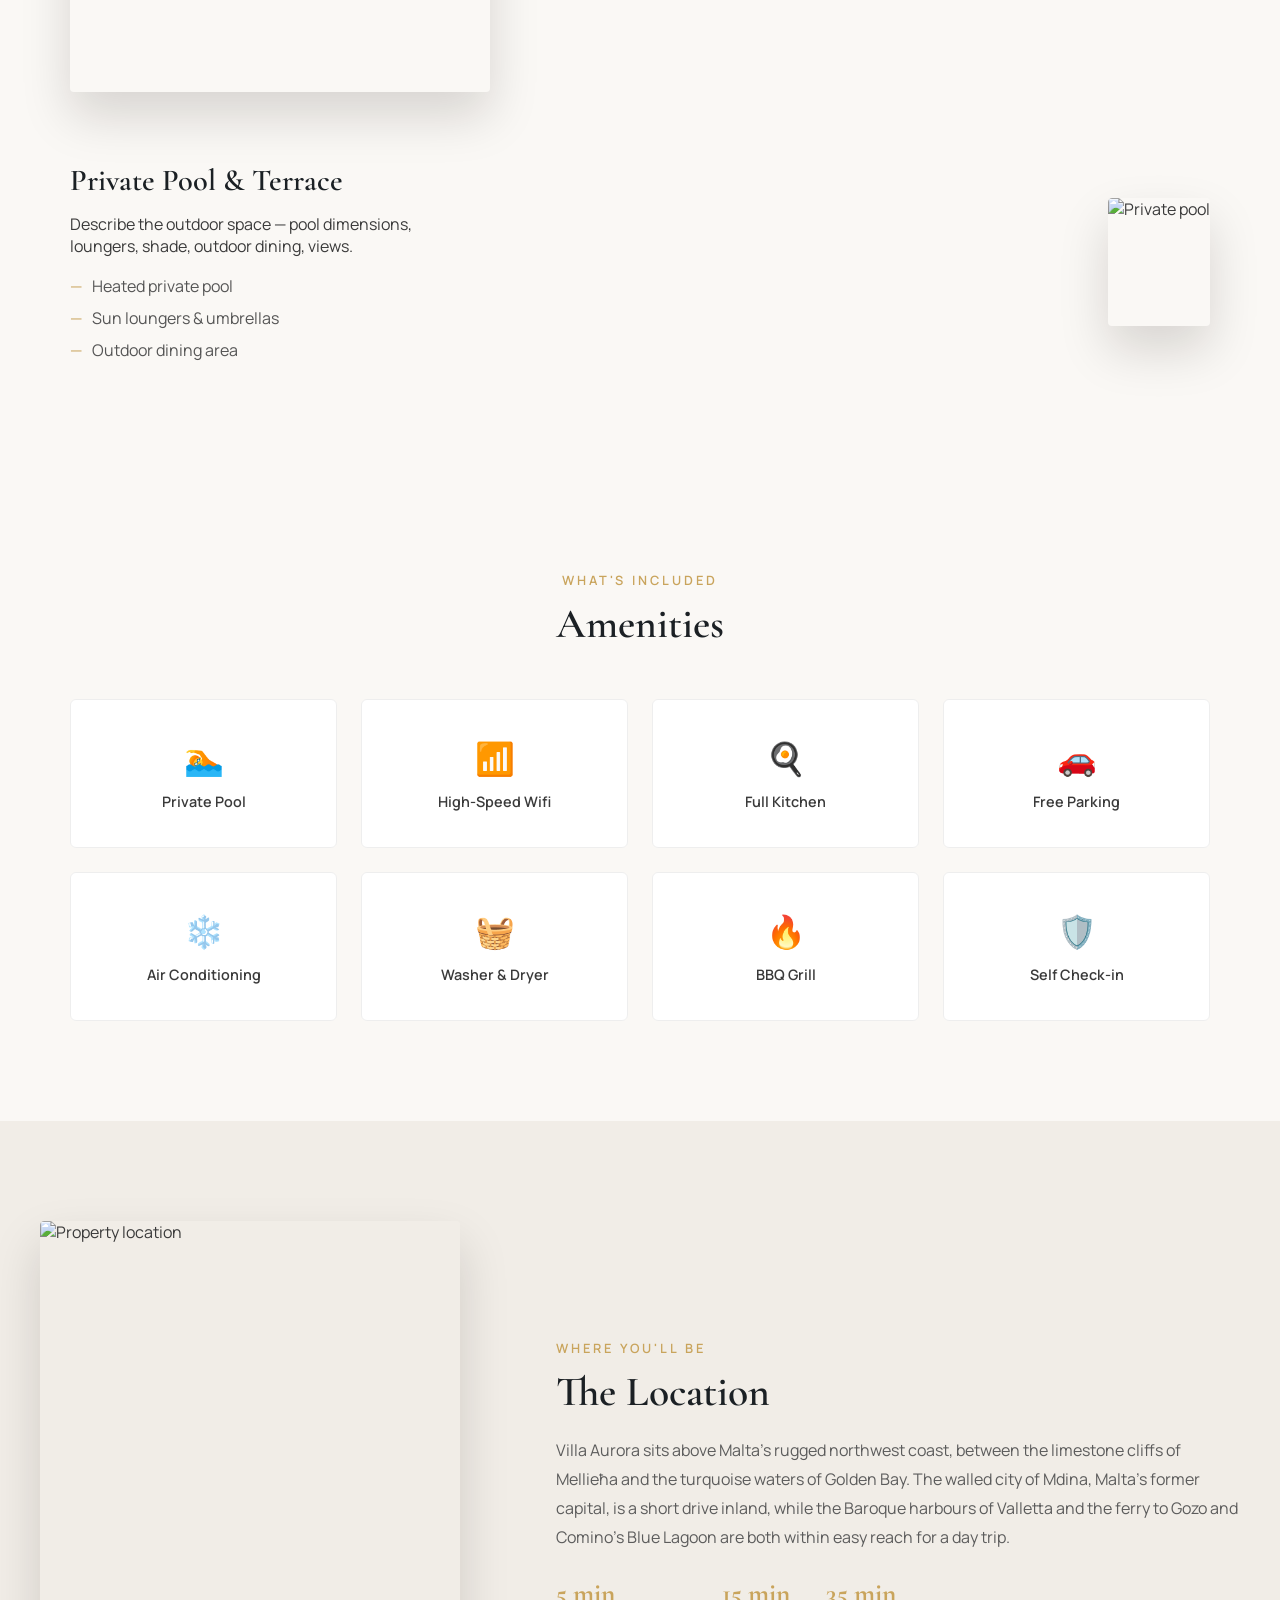
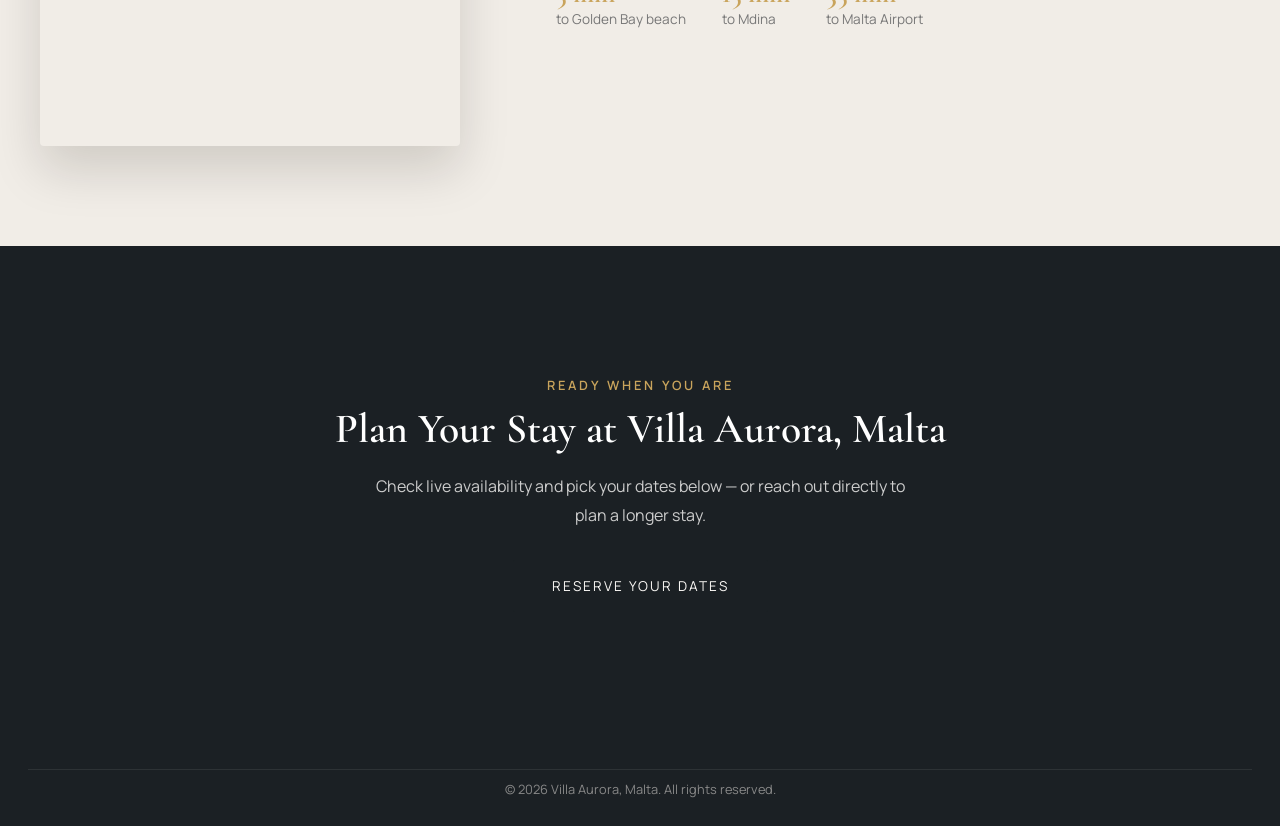
==== commit ab0a2e3d: "Revert hero section back to full-bleed centered layout About/rooms/location/gallery keep the bounded" ====
--- a/index.html
+++ b/index.html
@@ -32,16 +32,13 @@
 
 <!-- Hero -->
 <section id="home" class="hero">
-  <div class="hero-grid">
-    <div class="hero-content">
-      <p class="hero-kicker" data-aos="fade-down" data-aos-delay="100">A Private Escape in Malta</p>
-      <h1 data-aos="fade-up" data-aos-delay="250">Villa Aurora</h1>
-      <p class="hero-sub" data-aos="fade-up" data-aos-delay="400">Perched above the Mediterranean on Malta's sun-drenched coast, where golden limestone meets the sea.</p>
-      <a href="#book" class="btn btn-light js-open-booking" data-aos="fade-up" data-aos-delay="550">Check Availability</a>
-    </div>
-    <div class="hero-photo" data-aos="fade-left" data-aos-delay="200">
-      <img src="https://i.postimg.cc/xkC000Nv/5c8979e7-b6b4-4213-a49b-5e8a5693247b.jpg" alt="Villa Aurora exterior" style="object-position:center 35%">
-    </div>
+  <div class="hero-bg" style="background-image:url('https://i.postimg.cc/xkC000Nv/5c8979e7-b6b4-4213-a49b-5e8a5693247b.jpg')"></div>
+  <div class="hero-overlay"></div>
+  <div class="hero-content">
+    <p class="hero-kicker" data-aos="fade-down" data-aos-delay="100">A Private Escape in Malta</p>
+    <h1 data-aos="fade-up" data-aos-delay="250">Villa Aurora</h1>
+    <p class="hero-sub" data-aos="fade-up" data-aos-delay="400">Perched above the Mediterranean on Malta's sun-drenched coast, where golden limestone meets the sea.</p>
+    <a href="#book" class="btn btn-light js-open-booking" data-aos="fade-up" data-aos-delay="550">Check Availability</a>
   </div>
   <div class="scroll-indicator"><span></span></div>
 </section>
--- a/styles.css
+++ b/styles.css
@@ -95,23 +95,16 @@
 #nav-toggle span { width: 26px; height: 2px; background: #fff; }
 
 /* Hero */
-.hero {
-  position: relative; min-height: 100vh; display: flex; align-items: center; overflow: hidden;
-  padding: 150px 30px 80px; background: linear-gradient(135deg, #1b2024 0%, #2c2118 100%);
-}
-.hero-grid {
-  max-width: var(--max-width); margin: 0 auto; width: 100%;
-  display: grid; grid-template-columns: 1.15fr 0.85fr; gap: 70px; align-items: center;
-}
-.hero-content { position: relative; z-index: 2; text-align: left; color: #fff; }
-.hero-photo {
-  position: relative; aspect-ratio: 4/5; max-width: 460px; border-radius: 6px; overflow: hidden;
-  box-shadow: 0 40px 80px rgba(0,0,0,0.45);
-}
-.hero-photo img { width: 100%; height: 100%; object-fit: cover; }
+.hero { position: relative; height: 100vh; display: flex; align-items: center; justify-content: center; overflow: hidden; }
+.hero-bg {
+  position: absolute; inset: -10% -10%; background-size: cover; background-position: center 35%;
+  will-change: transform; transform: scale(1.05);
+}
+.hero-overlay { position: absolute; inset: 0; background: linear-gradient(180deg, rgba(0,0,0,.35), rgba(0,0,0,.55)); }
+.hero-content { position: relative; z-index: 2; text-align: center; color: #fff; padding: 0 20px; }
 .hero-kicker { letter-spacing: 4px; text-transform: uppercase; font-size: 0.85rem; margin-bottom: 18px; color: var(--color-accent); }
-.hero h1 { font-size: clamp(2.8rem, 6vw, 5rem); color: #fff; line-height: 1; margin-bottom: 18px; }
-.hero-sub { font-size: 1.1rem; max-width: 460px; margin: 0 0 36px; opacity: 0.9; font-weight: 300; }
+.hero h1 { font-size: clamp(3rem, 9vw, 6.5rem); color: #fff; line-height: 1; margin-bottom: 18px; }
+.hero-sub { font-size: 1.1rem; max-width: 560px; margin: 0 auto 36px; opacity: 0.9; font-weight: 300; }
 .scroll-indicator {
   position: absolute; bottom: 36px; left: 50%; transform: translateX(-50%);
   width: 26px; height: 42px; border: 1px solid rgba(255,255,255,0.6); border-radius: 20px;
@@ -293,9 +286,6 @@
 
 /* Responsive */
 @media (max-width: 900px) {
-  .hero-grid { grid-template-columns: 1fr; text-align: center; }
-  .hero-content { text-align: center; }
-  .hero-photo { max-width: 360px; margin: 0 auto; }
   .about-grid, .location-grid, .room-row, .room-row.reverse { grid-template-columns: 1fr; direction: ltr; }
   .about-image, .room-img, .location-img { max-width: 420px; margin: 0 auto; }
   .room-row.reverse .room-img { margin: 0 auto; }
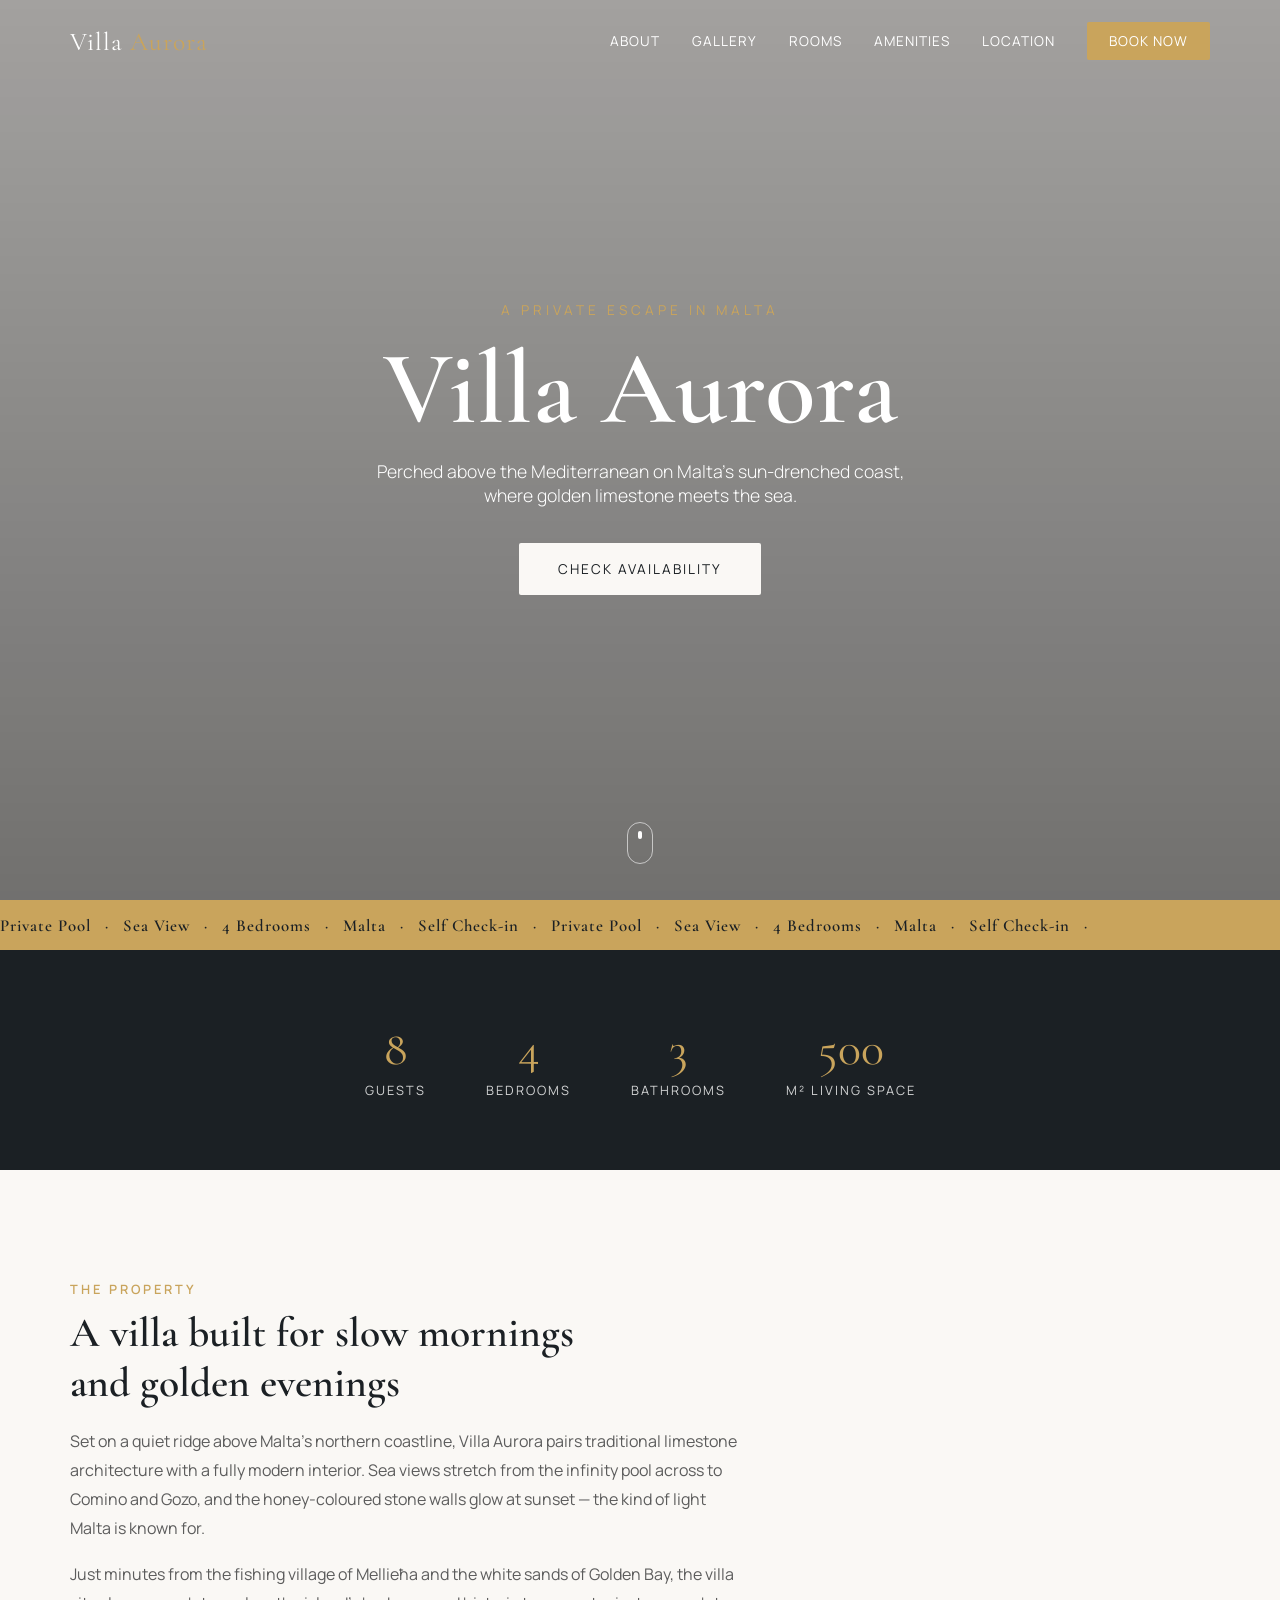
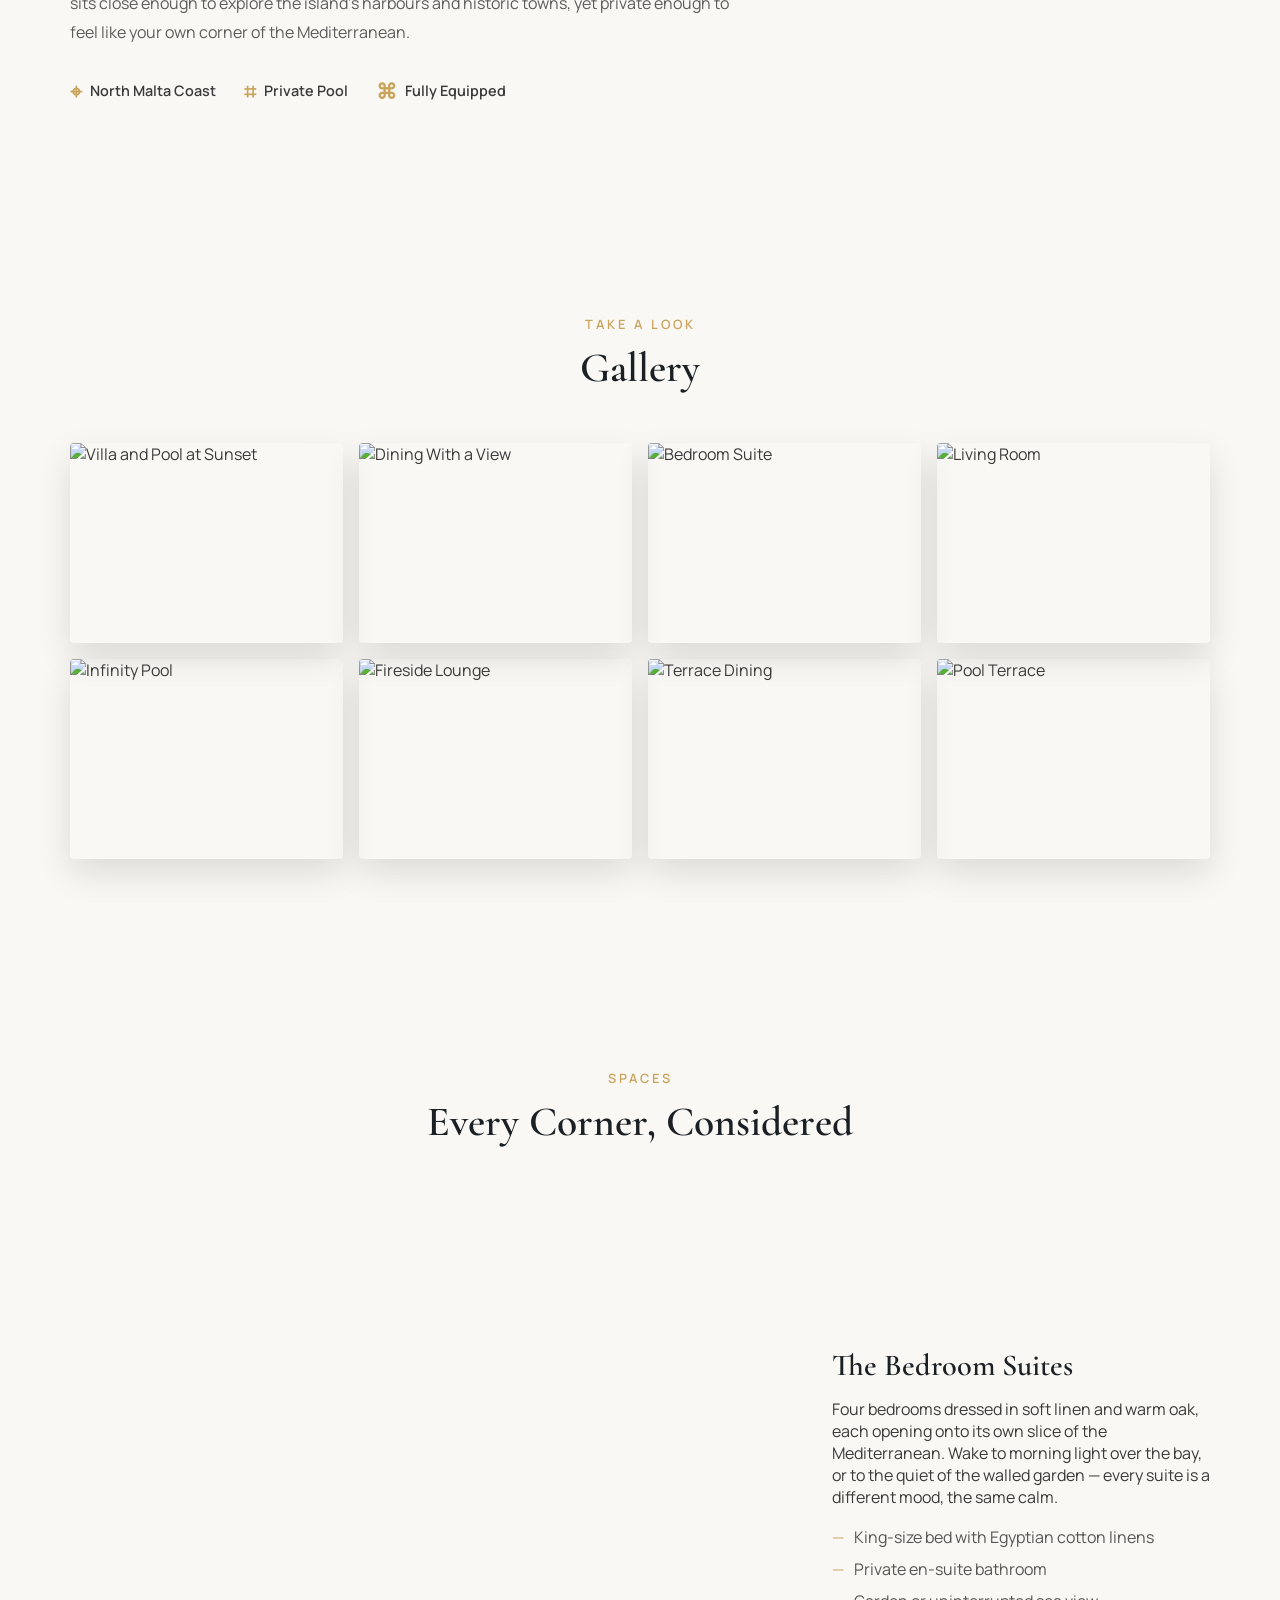
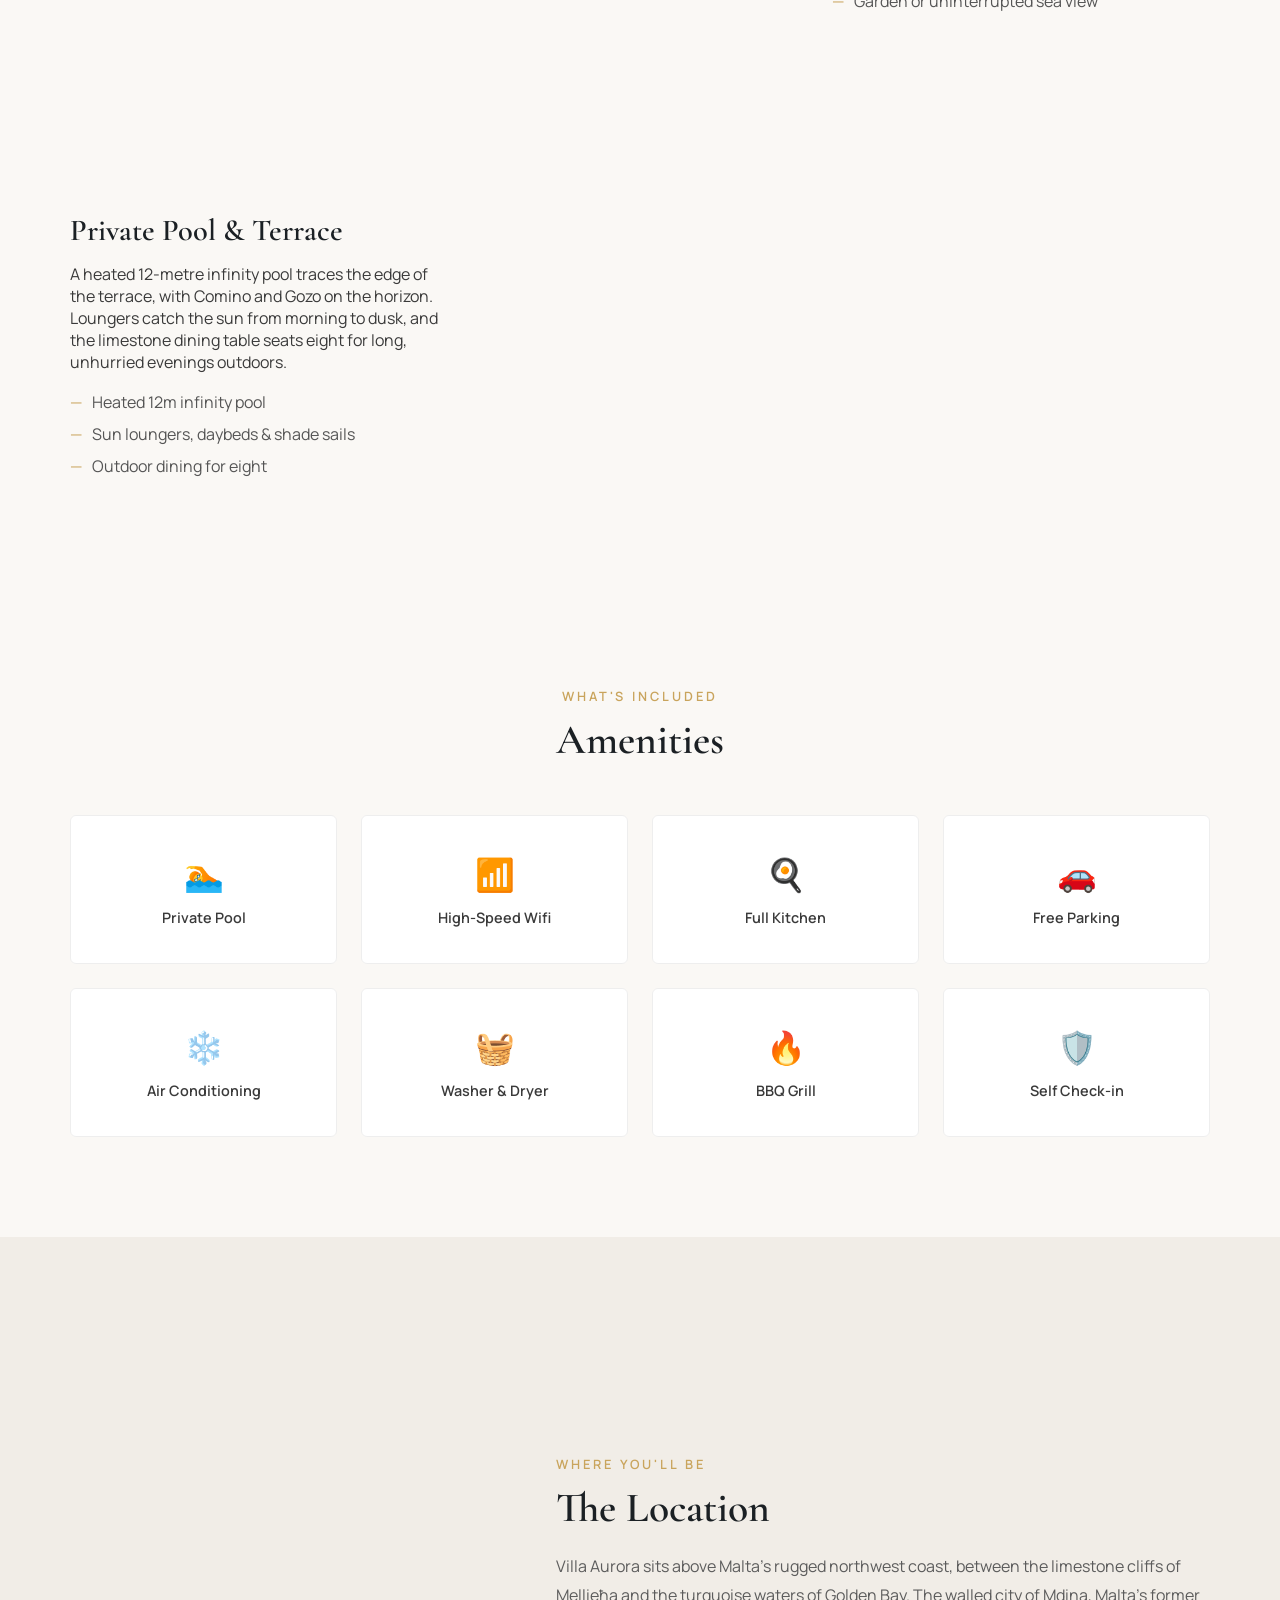
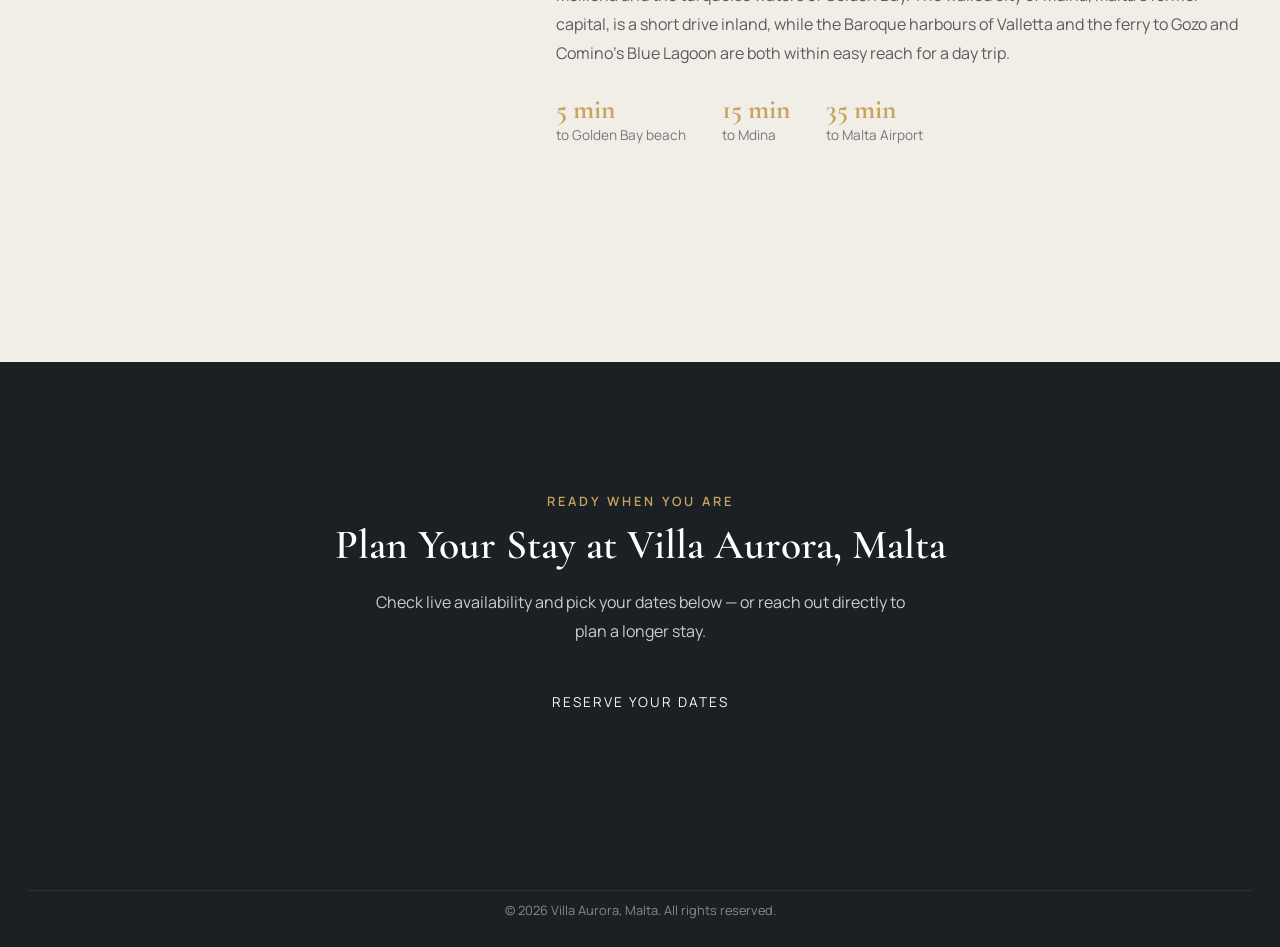
==== commit aeeca7e1: "Add real room copy and richer motion to feel more premium Room descriptions still had literal placeh" ====
--- a/index.html
+++ b/index.html
@@ -13,6 +13,9 @@
 
 <!-- Preloader -->
 <div id="preloader"><div class="loader-mark">VA</div></div>
+
+<!-- Scroll progress -->
+<div id="scroll-progress"></div>
 
 <!-- Navbar -->
 <header id="navbar">
@@ -43,6 +46,13 @@
   <div class="scroll-indicator"><span></span></div>
 </section>
 
+<!-- Marquee ticker -->
+<div class="marquee">
+  <div class="marquee-track">
+    <span>Private Pool</span><span>·</span><span>Sea View</span><span>·</span><span>4 Bedrooms</span><span>·</span><span>Malta</span><span>·</span><span>Self Check-in</span><span>·</span><span>Private Pool</span><span>·</span><span>Sea View</span><span>·</span><span>4 Bedrooms</span><span>·</span><span>Malta</span><span>·</span><span>Self Check-in</span><span>·</span>
+  </div>
+</div>
+
 <!-- Stats strip -->
 <section class="stats">
   <div class="stat" data-aos="fade-up">
@@ -77,7 +87,7 @@
         <div class="feature"><span class="feature-ico">⌘</span>Fully Equipped</div>
       </div>
     </div>
-    <div class="about-image" data-aos="fade-left">
+    <div class="about-image" data-aos="reveal">
       <img src="https://i.postimg.cc/HJxppp8b/bfc57837-478c-4797-8c33-7042d10ead7f.jpg" alt="Living space">
     </div>
   </div>
@@ -105,27 +115,27 @@
   <h2 class="center" data-aos="fade-up">Every Corner, Considered</h2>
 
   <div class="room-row">
-    <div class="room-img" data-aos="fade-right"><img src="https://i.postimg.cc/94MWWWwZ/1ff8043f-c382-4bad-91f8-52a84250e244.jpg" alt="Bedroom suite"></div>
+    <div class="room-img" data-aos="reveal"><img src="https://i.postimg.cc/94MWWWwZ/1ff8043f-c382-4bad-91f8-52a84250e244.jpg" alt="Bedroom suite"></div>
     <div class="room-text" data-aos="fade-left">
       <h3>The Bedroom Suites</h3>
-      <p>Describe the bedrooms — bed sizes, linens, views from the window, en-suite details.</p>
+      <p>Four bedrooms dressed in soft linen and warm oak, each opening onto its own slice of the Mediterranean. Wake to morning light over the bay, or to the quiet of the walled garden — every suite is a different mood, the same calm.</p>
       <ul class="room-list">
-        <li>King-size bed</li>
-        <li>En-suite bathroom</li>
-        <li>Garden or sea view</li>
+        <li>King-size bed with Egyptian cotton linens</li>
+        <li>Private en-suite bathroom</li>
+        <li>Garden or uninterrupted sea view</li>
       </ul>
     </div>
   </div>
 
   <div class="room-row reverse">
-    <div class="room-img" data-aos="fade-left"><img src="https://i.postimg.cc/hJjSSSQx/c3b5d0f5-8bfe-4e88-8d54-748154d23ded.jpg" alt="Private pool"></div>
+    <div class="room-img" data-aos="reveal"><img src="https://i.postimg.cc/hJjSSSQx/c3b5d0f5-8bfe-4e88-8d54-748154d23ded.jpg" alt="Private pool"></div>
     <div class="room-text" data-aos="fade-right">
       <h3>Private Pool & Terrace</h3>
-      <p>Describe the outdoor space — pool dimensions, loungers, shade, outdoor dining, views.</p>
+      <p>A heated 12-metre infinity pool traces the edge of the terrace, with Comino and Gozo on the horizon. Loungers catch the sun from morning to dusk, and the limestone dining table seats eight for long, unhurried evenings outdoors.</p>
       <ul class="room-list">
-        <li>Heated private pool</li>
-        <li>Sun loungers & umbrellas</li>
-        <li>Outdoor dining area</li>
+        <li>Heated 12m infinity pool</li>
+        <li>Sun loungers, daybeds & shade sails</li>
+        <li>Outdoor dining for eight</li>
       </ul>
     </div>
   </div>
@@ -150,7 +160,7 @@
 <!-- Location -->
 <section id="location" class="location">
   <div class="location-grid">
-    <div class="location-img" data-aos="fade-right">
+    <div class="location-img" data-aos="reveal">
       <img src="https://i.postimg.cc/xkC000Nv/5c8979e7-b6b4-4213-a49b-5e8a5693247b.jpg" alt="Property location">
     </div>
     <div class="location-text" data-aos="fade-left">
@@ -179,6 +189,9 @@
 <footer>
   <p>&copy; <span id="year"></span> Villa Aurora, Malta. All rights reserved.</p>
 </footer>
+
+<!-- Custom cursor -->
+<div id="cursor-dot"></div>
 
 <!-- Lightbox -->
 <div id="lightbox" class="lightbox">
--- a/styles.css
+++ b/styles.css
@@ -13,6 +13,24 @@
 
 html { scroll-behavior: smooth; }
 
+/* Scroll progress bar */
+#scroll-progress {
+  position: fixed; top: 0; left: 0; height: 3px; width: 0%; z-index: 1100;
+  background: linear-gradient(90deg, var(--color-accent), #e8c98a);
+  transition: width 0.1s linear;
+}
+
+/* Custom cursor */
+#cursor-dot {
+  position: fixed; top: 0; left: 0; width: 10px; height: 10px; border-radius: 50%;
+  background: var(--color-accent); pointer-events: none; z-index: 9998;
+  transform: translate(-50%, -50%); transition: width .25s ease, height .25s ease, background .25s ease, opacity .25s ease;
+  mix-blend-mode: difference; opacity: 0;
+}
+#cursor-dot.visible { opacity: 1; }
+#cursor-dot.hovering { width: 46px; height: 46px; background: #fff; }
+@media (pointer: coarse) { #cursor-dot { display: none; } }
+
 body {
   font-family: var(--font-body);
   color: var(--color-text);
@@ -26,6 +44,7 @@
 
 .btn {
   display: inline-block;
+  position: relative;
   padding: 16px 38px;
   border-radius: 2px;
   text-decoration: none;
@@ -34,7 +53,14 @@
   text-transform: uppercase;
   transition: var(--transition);
   border: 1px solid transparent;
-}
+  overflow: hidden;
+}
+.btn::before {
+  content: ''; position: absolute; top: 0; left: -120%; width: 60%; height: 100%;
+  background: linear-gradient(110deg, transparent, rgba(255,255,255,0.45), transparent);
+  transform: skewX(-20deg); transition: left .6s ease;
+}
+.btn:hover::before { left: 130%; }
 .btn-light { background: var(--color-light); color: var(--color-dark); }
 .btn-light:hover { background: var(--color-accent); color: #fff; transform: translateY(-3px); }
 .btn-dark { background: var(--color-dark); color: var(--color-light); }
@@ -114,6 +140,22 @@
   transform: translateX(-50%); animation: scrollDown 1.8s infinite;
 }
 @keyframes scrollDown { 0% { opacity: 1; top: 8px; } 70% { opacity: 0; top: 24px; } 100% { opacity: 0; top: 8px; } }
+
+/* Marquee ticker */
+.marquee {
+  background: var(--color-accent); overflow: hidden; padding: 14px 0; white-space: nowrap;
+}
+.marquee-track {
+  display: inline-flex; gap: 14px; animation: marquee 22s linear infinite;
+}
+.marquee-track span {
+  font-family: var(--font-display); font-size: 1.05rem; letter-spacing: 1px; color: #1b2024; font-weight: 600;
+}
+@keyframes marquee {
+  from { transform: translateX(0); }
+  to { transform: translateX(-50%); }
+}
+@media (prefers-reduced-motion: reduce) { .marquee-track { animation: none; } }
 
 /* Stats */
 .stats {
@@ -141,11 +183,15 @@
 .gallery { padding: 100px 30px; max-width: var(--max-width); margin: 0 auto; }
 .gallery-grid {
   display: grid; grid-template-columns: repeat(4, 1fr); grid-auto-rows: 200px; gap: 16px; margin-top: 50px;
+  perspective: 1000px;
 }
 .g-item {
   overflow: hidden; border-radius: 4px; cursor: pointer; position: relative;
   box-shadow: 0 14px 34px rgba(20,16,10,0.12);
-}
+  transition: transform .15s ease, box-shadow .3s ease;
+  transform: perspective(800px) rotateX(0) rotateY(0);
+}
+.g-item:hover { box-shadow: 0 24px 50px rgba(20,16,10,0.25); }
 .g-item img {
   width: 100%; height: 100%; object-fit: cover; transition: transform 1.2s ease;
 }
@@ -280,8 +326,14 @@
 [data-aos="zoom-in"] { transform: scale(0.9); }
 [data-aos].aos-animate { opacity: 1; transform: none; }
 
+[data-aos="reveal"] {
+  opacity: 1; transform: none; clip-path: inset(0 0 0 100%);
+  transition: clip-path 1s cubic-bezier(.25,.8,.25,1);
+}
+[data-aos="reveal"].aos-animate { clip-path: inset(0 0 0 0%); }
+
 @media (prefers-reduced-motion: reduce) {
-  [data-aos] { transition: none; opacity: 1; transform: none; }
+  [data-aos] { transition: none; opacity: 1; transform: none; clip-path: none; }
 }
 
 /* Responsive */
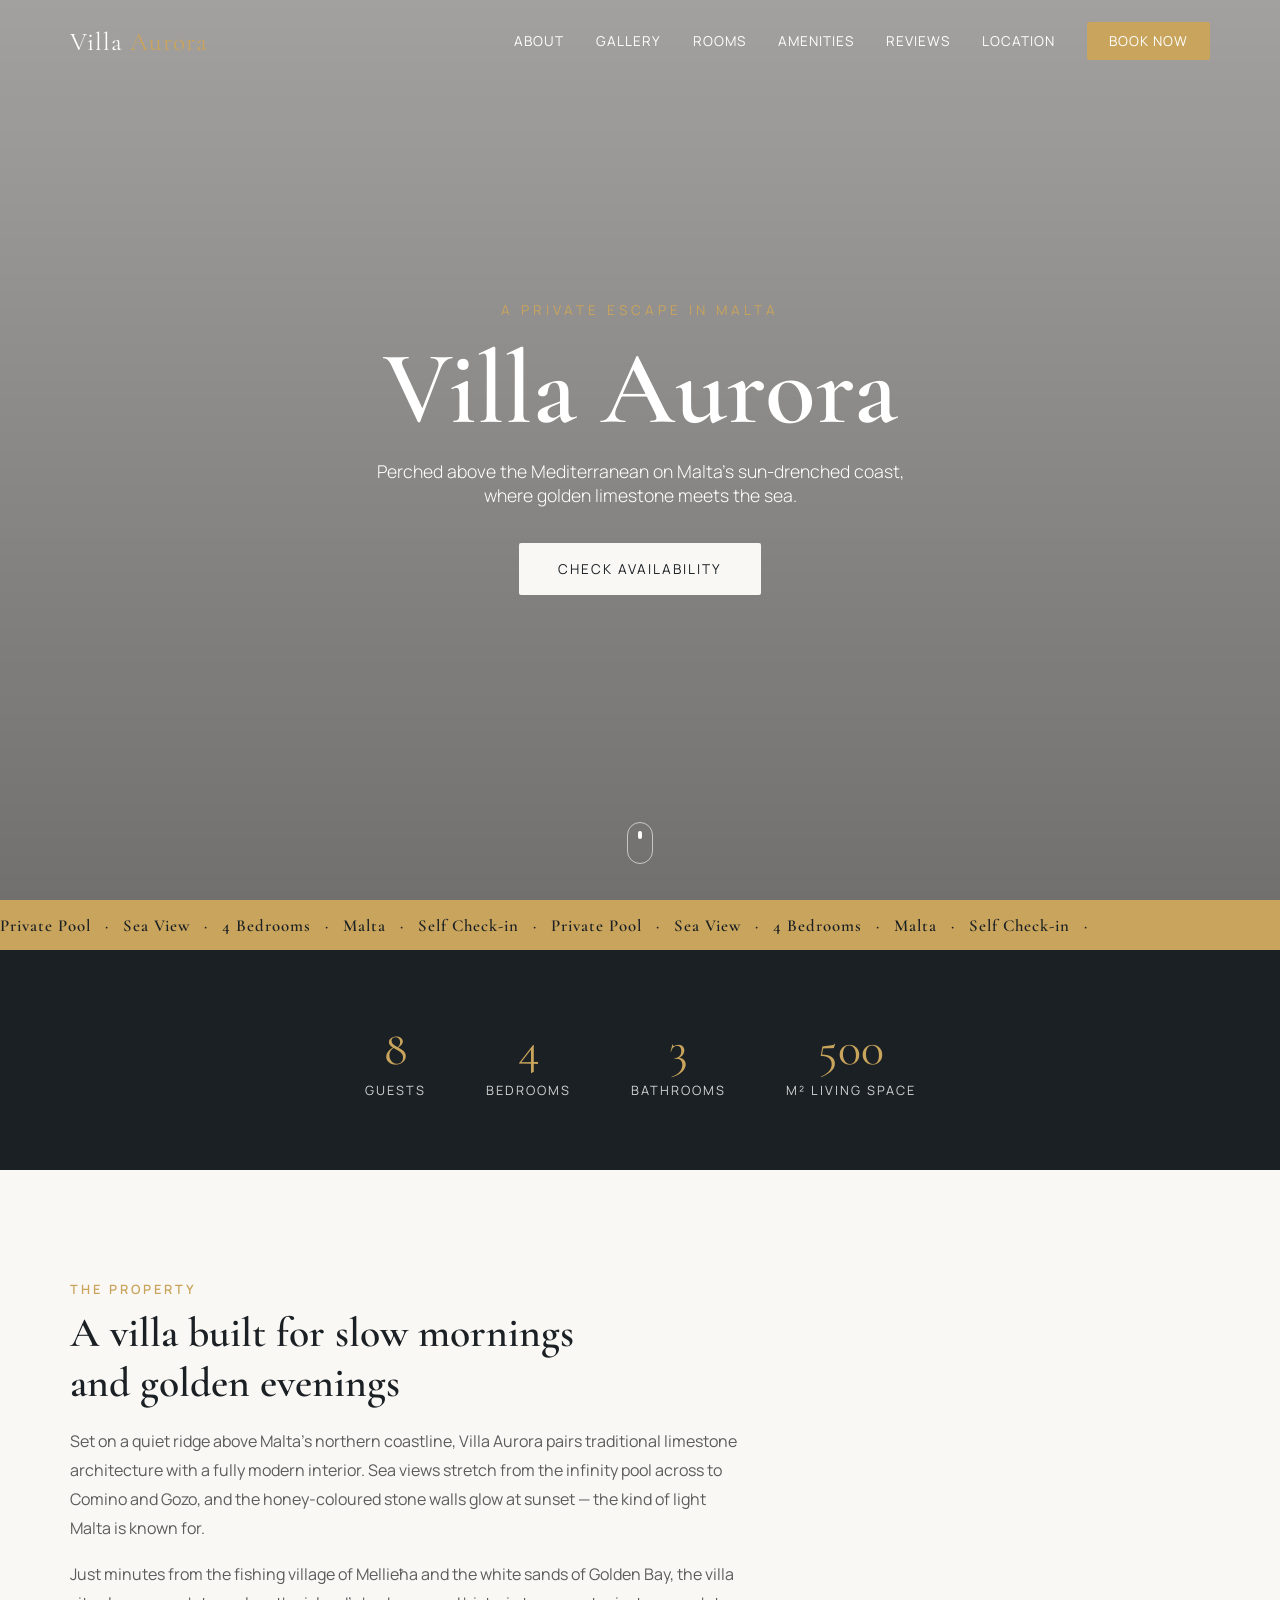
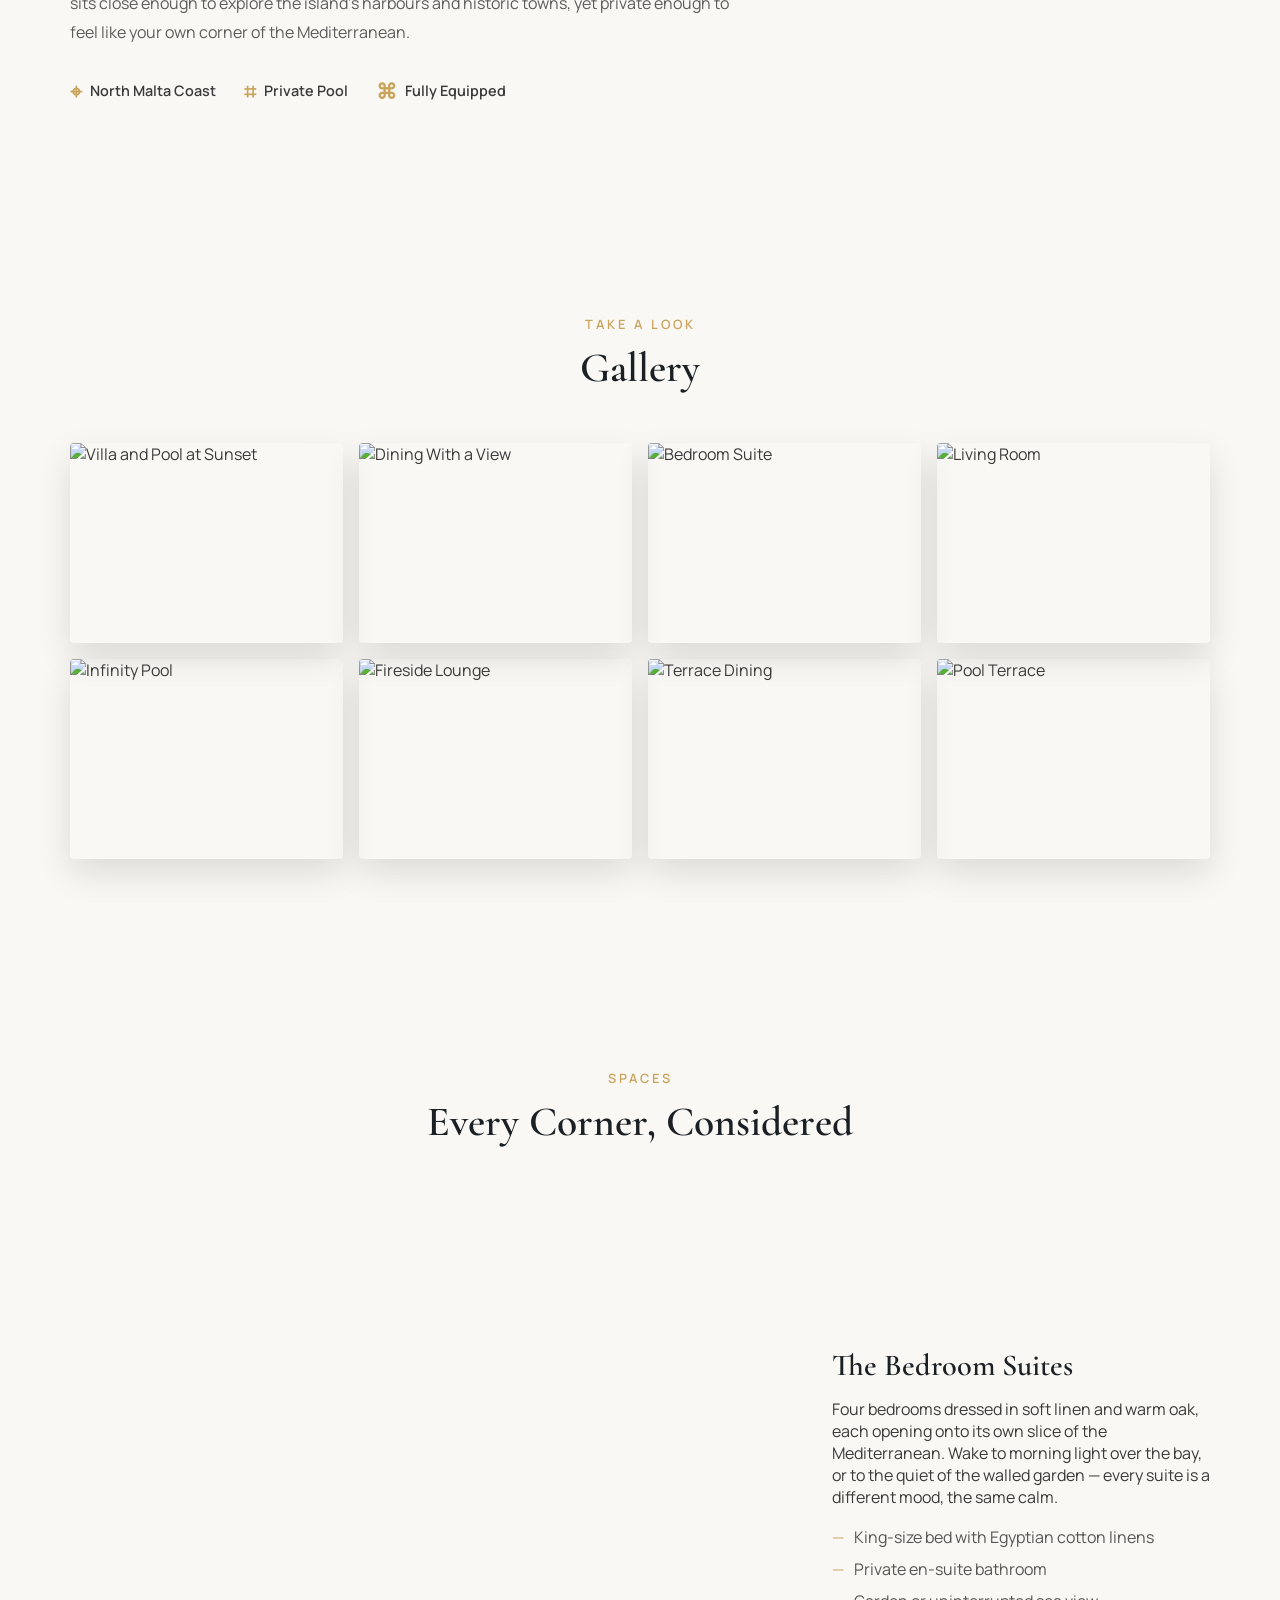
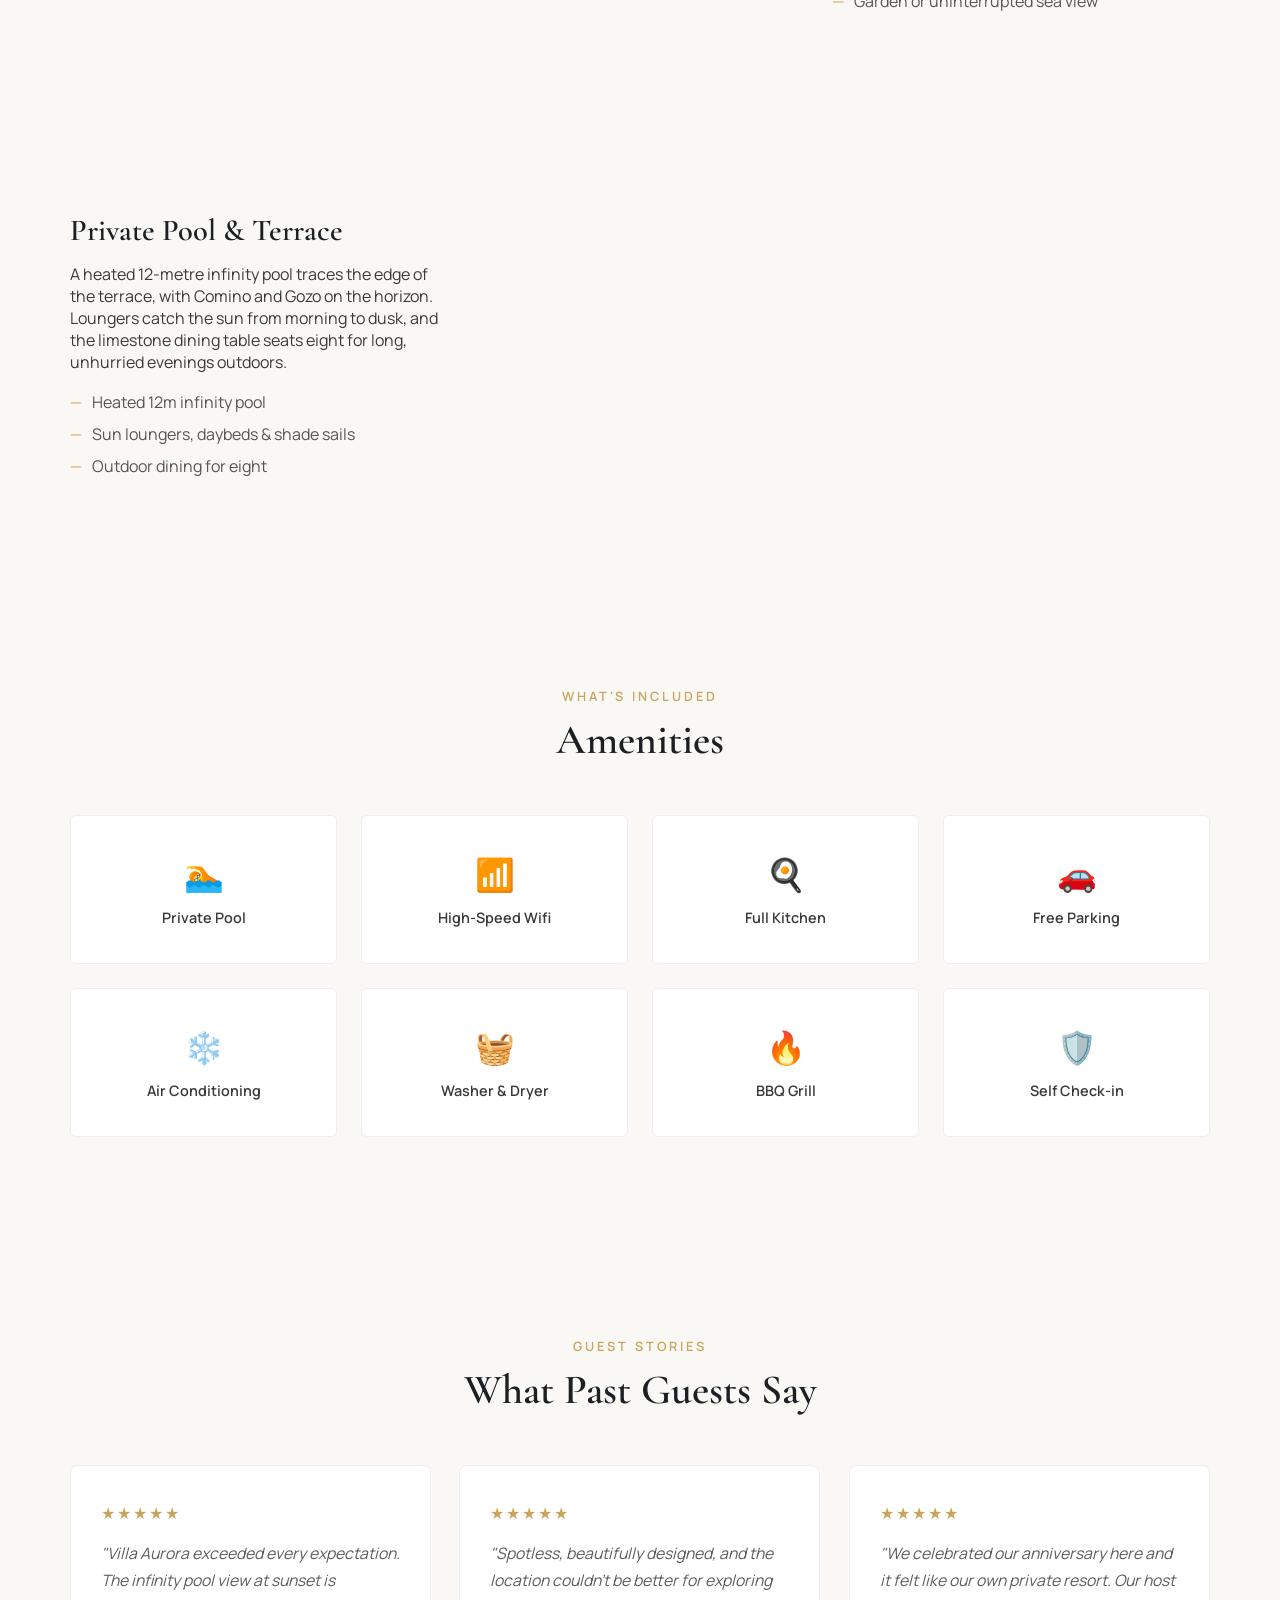
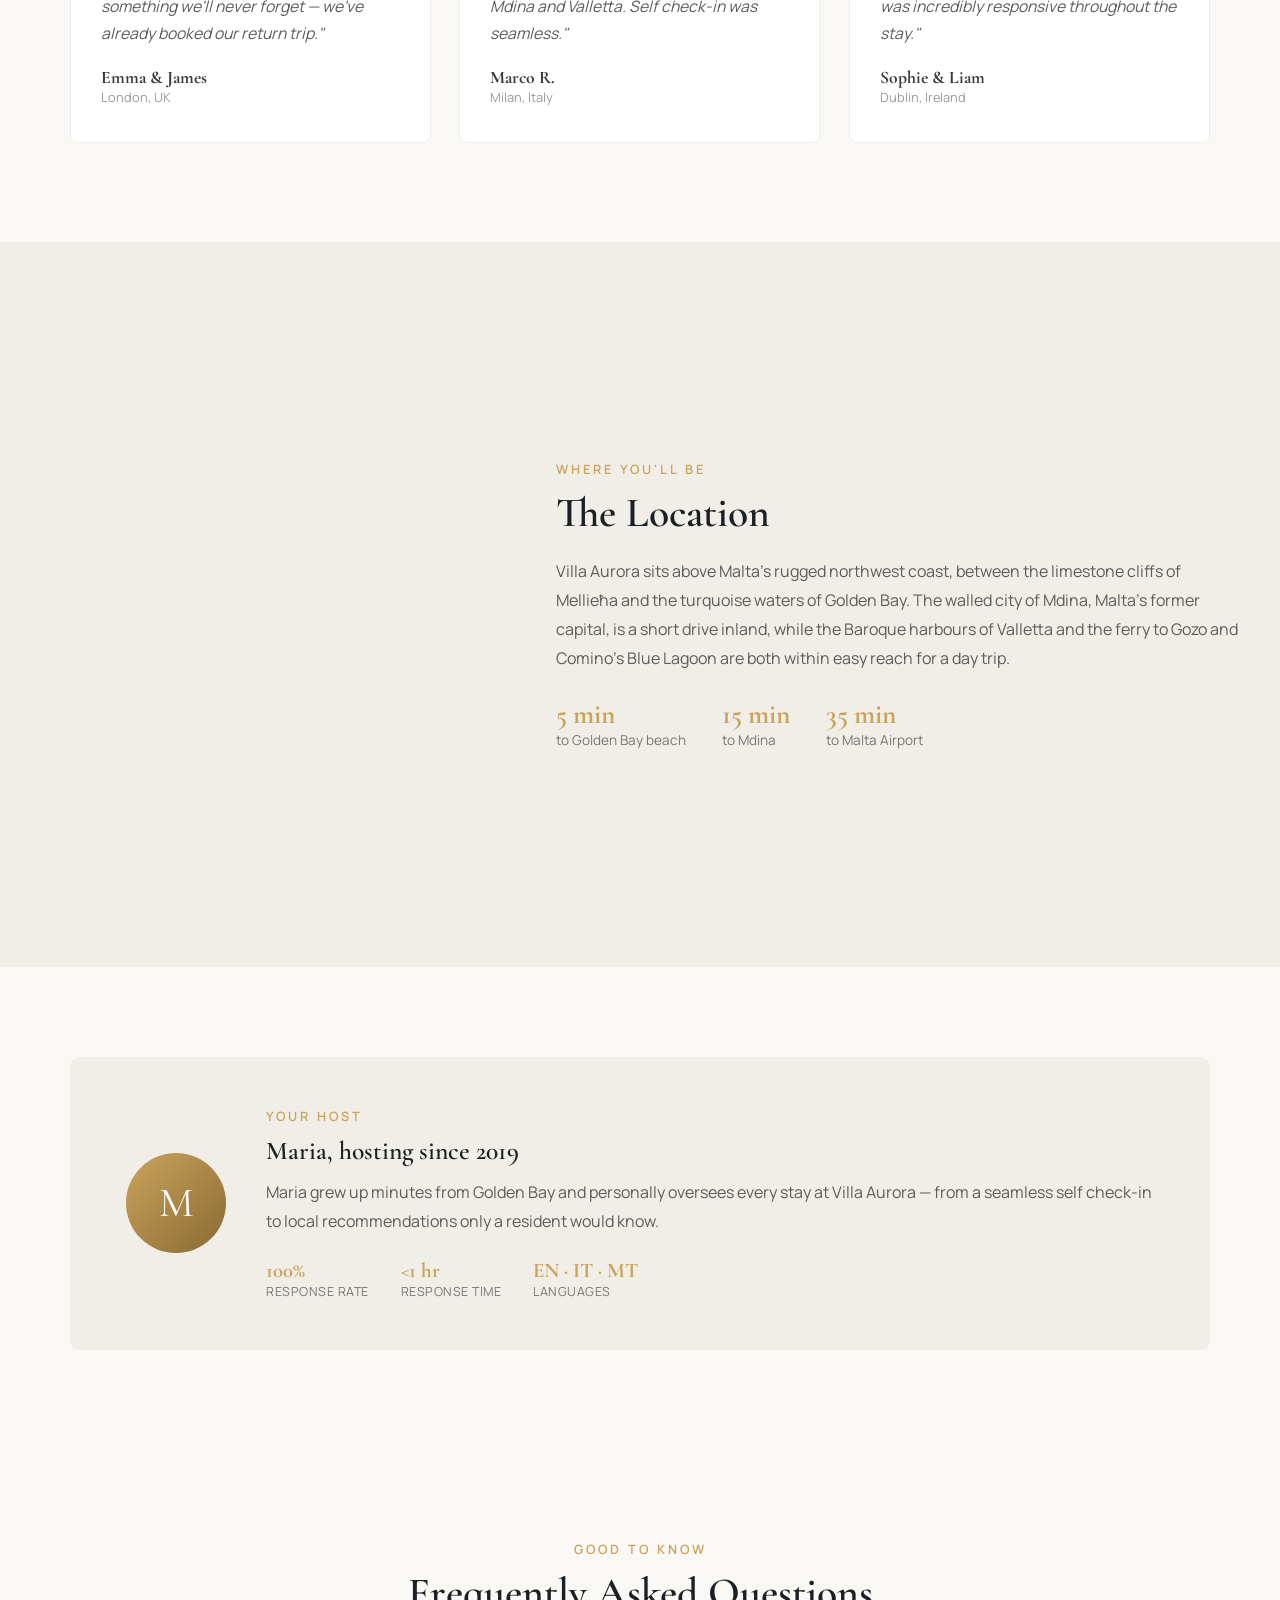
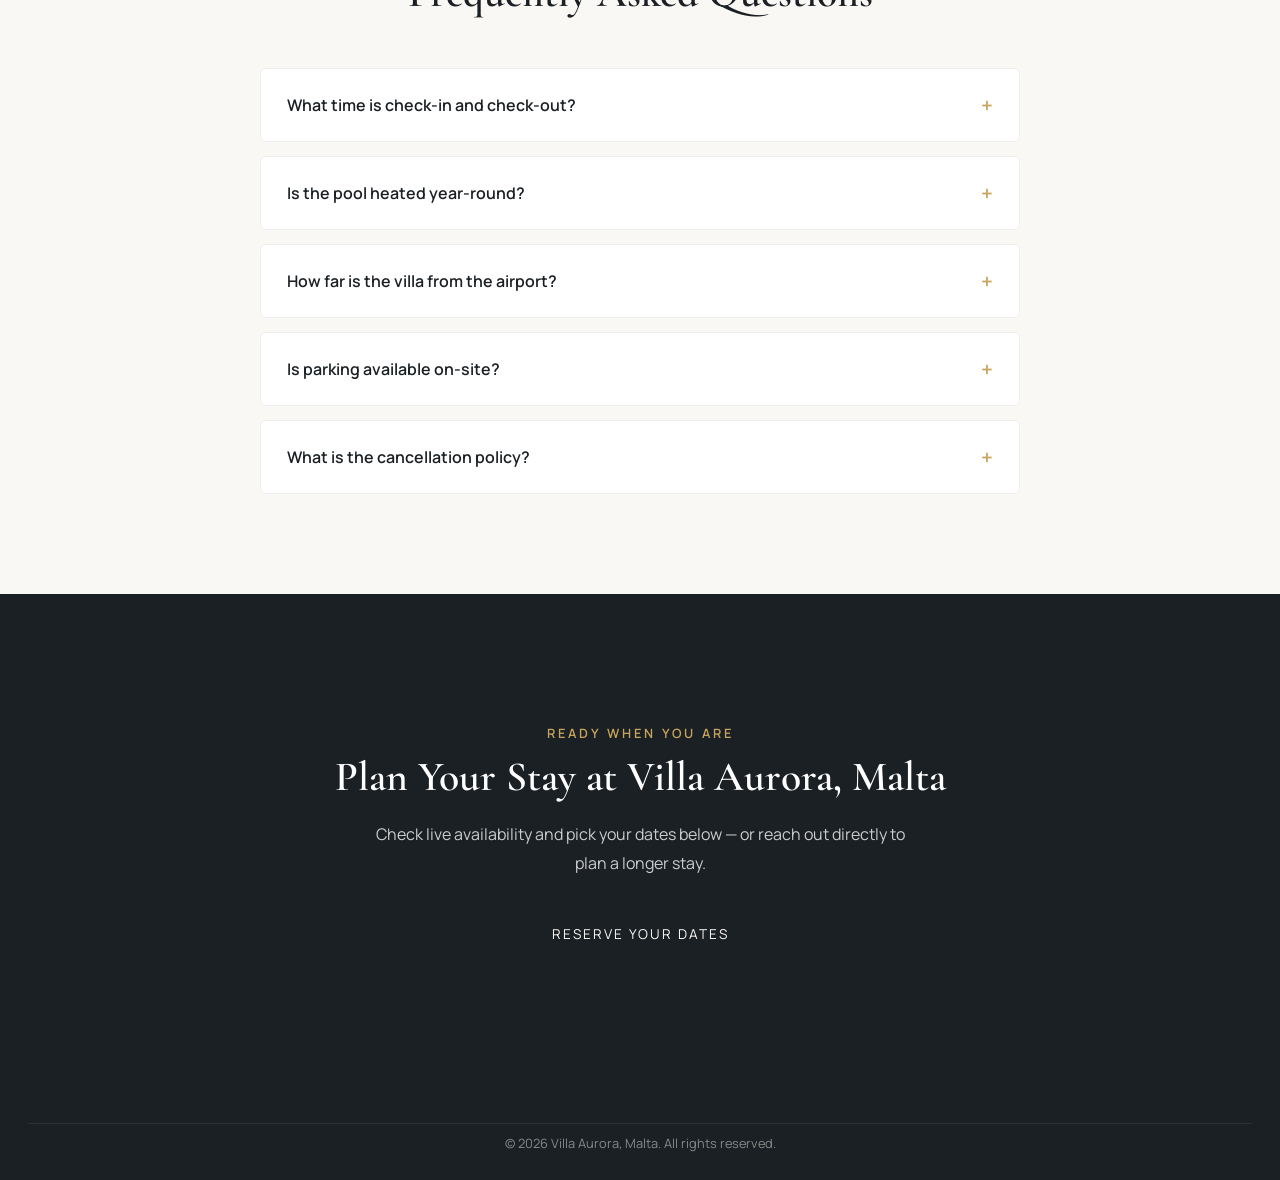
==== commit 30dd6046: "Add reviews, host profile, FAQ, and a persistent booking CTA Rounds out the site with the kind of co" ====
--- a/index.html
+++ b/index.html
@@ -26,6 +26,7 @@
       <a href="#gallery">Gallery</a>
       <a href="#rooms">Rooms</a>
       <a href="#amenities">Amenities</a>
+      <a href="#reviews">Reviews</a>
       <a href="#location">Location</a>
       <a href="#book" class="nav-cta js-open-booking">Book Now</a>
     </nav>
@@ -157,6 +158,29 @@
   </div>
 </section>
 
+<!-- Reviews -->
+<section id="reviews" class="reviews">
+  <p class="section-kicker center" data-aos="fade-up">Guest Stories</p>
+  <h2 class="center" data-aos="fade-up">What Past Guests Say</h2>
+  <div class="reviews-track">
+    <div class="review-card" data-aos="fade-up">
+      <div class="review-stars">★★★★★</div>
+      <p class="review-quote">"Villa Aurora exceeded every expectation. The infinity pool view at sunset is something we'll never forget — we've already booked our return trip."</p>
+      <div class="review-author"><strong>Emma &amp; James</strong><span>London, UK</span></div>
+    </div>
+    <div class="review-card" data-aos="fade-up" data-aos-delay="100">
+      <div class="review-stars">★★★★★</div>
+      <p class="review-quote">"Spotless, beautifully designed, and the location couldn't be better for exploring Mdina and Valletta. Self check-in was seamless."</p>
+      <div class="review-author"><strong>Marco R.</strong><span>Milan, Italy</span></div>
+    </div>
+    <div class="review-card" data-aos="fade-up" data-aos-delay="200">
+      <div class="review-stars">★★★★★</div>
+      <p class="review-quote">"We celebrated our anniversary here and it felt like our own private resort. Our host was incredibly responsive throughout the stay."</p>
+      <div class="review-author"><strong>Sophie &amp; Liam</strong><span>Dublin, Ireland</span></div>
+    </div>
+  </div>
+</section>
+
 <!-- Location -->
 <section id="location" class="location">
   <div class="location-grid">
@@ -176,6 +200,51 @@
   </div>
 </section>
 
+<!-- Host -->
+<section class="host">
+  <div class="host-inner" data-aos="fade-up">
+    <div class="host-avatar">M</div>
+    <div class="host-info">
+      <p class="section-kicker">Your Host</p>
+      <h3>Maria, hosting since 2019</h3>
+      <p class="about-copy">Maria grew up minutes from Golden Bay and personally oversees every stay at Villa Aurora — from a seamless self check-in to local recommendations only a resident would know.</p>
+      <div class="host-badges">
+        <div class="host-badge"><strong>100%</strong><span>Response rate</span></div>
+        <div class="host-badge"><strong>&lt;1 hr</strong><span>Response time</span></div>
+        <div class="host-badge"><strong>EN · IT · MT</strong><span>Languages</span></div>
+      </div>
+    </div>
+  </div>
+</section>
+
+<!-- FAQ -->
+<section id="faq" class="faq">
+  <p class="section-kicker center" data-aos="fade-up">Good To Know</p>
+  <h2 class="center" data-aos="fade-up">Frequently Asked Questions</h2>
+  <div class="faq-list" data-aos="fade-up">
+    <div class="faq-item">
+      <button class="faq-q">What time is check-in and check-out?<span class="faq-icon">+</span></button>
+      <div class="faq-a"><p>Check-in is from 3 PM and check-out by 11 AM. Early arrival or late departure can usually be arranged on request.</p></div>
+    </div>
+    <div class="faq-item">
+      <button class="faq-q">Is the pool heated year-round?<span class="faq-icon">+</span></button>
+      <div class="faq-a"><p>Yes — the infinity pool is heated and comfortable to use in every season.</p></div>
+    </div>
+    <div class="faq-item">
+      <button class="faq-q">How far is the villa from the airport?<span class="faq-icon">+</span></button>
+      <div class="faq-a"><p>Malta International Airport is approximately 35 minutes away by car.</p></div>
+    </div>
+    <div class="faq-item">
+      <button class="faq-q">Is parking available on-site?<span class="faq-icon">+</span></button>
+      <div class="faq-a"><p>Yes, free private parking is available on the property for up to two vehicles.</p></div>
+    </div>
+    <div class="faq-item">
+      <button class="faq-q">What is the cancellation policy?<span class="faq-icon">+</span></button>
+      <div class="faq-a"><p>Full refund for cancellations made at least 14 days before check-in.</p></div>
+    </div>
+  </div>
+</section>
+
 <!-- Booking CTA -->
 <section id="book" class="book">
   <div class="book-inner" data-aos="zoom-in">
@@ -192,6 +261,9 @@
 
 <!-- Custom cursor -->
 <div id="cursor-dot"></div>
+
+<!-- Floating booking CTA -->
+<button id="floating-cta" class="js-open-booking" aria-label="Book Now">Book Now</button>
 
 <!-- Lightbox -->
 <div id="lightbox" class="lightbox">
--- a/styles.css
+++ b/styles.css
@@ -30,6 +30,18 @@
 #cursor-dot.visible { opacity: 1; }
 #cursor-dot.hovering { width: 46px; height: 46px; background: #fff; }
 @media (pointer: coarse) { #cursor-dot { display: none; } }
+
+/* Floating booking CTA */
+#floating-cta {
+  position: fixed; bottom: 28px; right: 28px; z-index: 900;
+  background: var(--color-accent); color: #fff; border: none; border-radius: 30px;
+  padding: 15px 28px; font-size: 0.85rem; letter-spacing: 1.5px; text-transform: uppercase;
+  font-weight: 600; cursor: pointer; box-shadow: 0 14px 30px rgba(0,0,0,0.25);
+  opacity: 0; visibility: hidden; transform: translateY(20px);
+  transition: opacity .3s ease, visibility .3s ease, transform .3s ease, background .3s ease;
+}
+#floating-cta.visible { opacity: 1; visibility: visible; transform: translateY(0); }
+#floating-cta:hover { background: var(--color-dark); }
 
 body {
   font-family: var(--font-body);
@@ -231,6 +243,57 @@
 .amenity span { font-size: 2rem; display: block; margin-bottom: 12px; }
 .amenity p { font-size: 0.9rem; font-weight: 600; }
 
+/* Reviews */
+.reviews { padding: 100px 30px; max-width: var(--max-width); margin: 0 auto; }
+.reviews-track {
+  display: grid; grid-template-columns: repeat(3, 1fr); gap: 28px; margin-top: 50px;
+}
+.review-card {
+  background: #fff; border: 1px solid #eee; border-radius: 8px; padding: 36px 30px;
+  transition: var(--transition);
+}
+.review-card:hover { transform: translateY(-6px); box-shadow: 0 18px 40px rgba(0,0,0,0.08); border-color: var(--color-accent); }
+.review-stars { color: var(--color-accent); letter-spacing: 2px; margin-bottom: 16px; }
+.review-quote { font-size: 0.98rem; line-height: 1.7; color: #5c5c5c; margin-bottom: 20px; font-style: italic; }
+.review-author { display: flex; flex-direction: column; }
+.review-author strong { font-family: var(--font-display); font-size: 1.1rem; }
+.review-author span { font-size: 0.8rem; color: #999; }
+
+/* Host */
+.host { padding: 90px 30px; max-width: var(--max-width); margin: 0 auto; }
+.host-inner {
+  display: flex; align-items: center; gap: 40px; background: #f1ede7; border-radius: 10px; padding: 50px 56px;
+}
+.host-avatar {
+  flex-shrink: 0; width: 100px; height: 100px; border-radius: 50%;
+  background: linear-gradient(135deg, var(--color-accent), #8a6a32); color: #fff;
+  font-family: var(--font-display); font-size: 2.6rem; display: flex; align-items: center; justify-content: center;
+}
+.host-info h3 { font-size: 1.6rem; margin-bottom: 12px; }
+.host-badges { display: flex; gap: 32px; margin-top: 22px; flex-wrap: wrap; }
+.host-badge { display: flex; flex-direction: column; }
+.host-badge strong { font-family: var(--font-display); font-size: 1.3rem; color: var(--color-accent); }
+.host-badge span { font-size: 0.78rem; color: #777; text-transform: uppercase; letter-spacing: 0.5px; }
+
+/* FAQ */
+.faq { padding: 100px 30px; max-width: 820px; margin: 0 auto; }
+.faq-list { margin-top: 50px; display: flex; flex-direction: column; gap: 14px; }
+.faq-item { border: 1px solid #eee; border-radius: 6px; overflow: hidden; }
+.faq-q {
+  width: 100%; text-align: left; background: #fff; border: none; padding: 22px 26px;
+  font-family: var(--font-body); font-size: 1rem; font-weight: 600; color: var(--color-dark);
+  cursor: pointer; display: flex; justify-content: space-between; align-items: center;
+}
+.faq-icon { color: var(--color-accent); font-size: 1.3rem; transition: transform .3s ease; }
+.faq-item.open .faq-icon { transform: rotate(45deg); }
+.faq-a {
+  max-height: 0; overflow: hidden; transition: max-height .35s ease;
+  background: #fafafa;
+}
+.faq-a p { padding: 0 26px; line-height: 1.7; color: #5c5c5c; font-size: 0.95rem; }
+.faq-item.open .faq-a { max-height: 200px; }
+.faq-item.open .faq-a p { padding: 18px 26px 22px; }
+
 /* Location */
 .location { padding: 100px 30px; background: #f1ede7; }
 .location-grid { max-width: var(--max-width); margin: 0 auto; display: grid; grid-template-columns: 0.8fr 1.2fr; gap: 60px; align-items: center; }
@@ -343,6 +406,10 @@
   .room-row.reverse .room-img { margin: 0 auto; }
   .gallery-grid { grid-template-columns: repeat(2, 1fr); }
   .amenities-grid { grid-template-columns: repeat(2, 1fr); }
+  .reviews-track { grid-template-columns: 1fr; }
+  .host-inner { flex-direction: column; text-align: center; padding: 40px 30px; }
+  .host-badges { justify-content: center; }
+  #floating-cta { padding: 12px 20px; font-size: 0.75rem; bottom: 18px; right: 18px; }
   #nav-links {
     position: fixed; top: 0; right: -100%; height: 100vh; width: 70%; max-width: 320px;
     background: var(--color-dark); flex-direction: column; justify-content: center; gap: 28px;
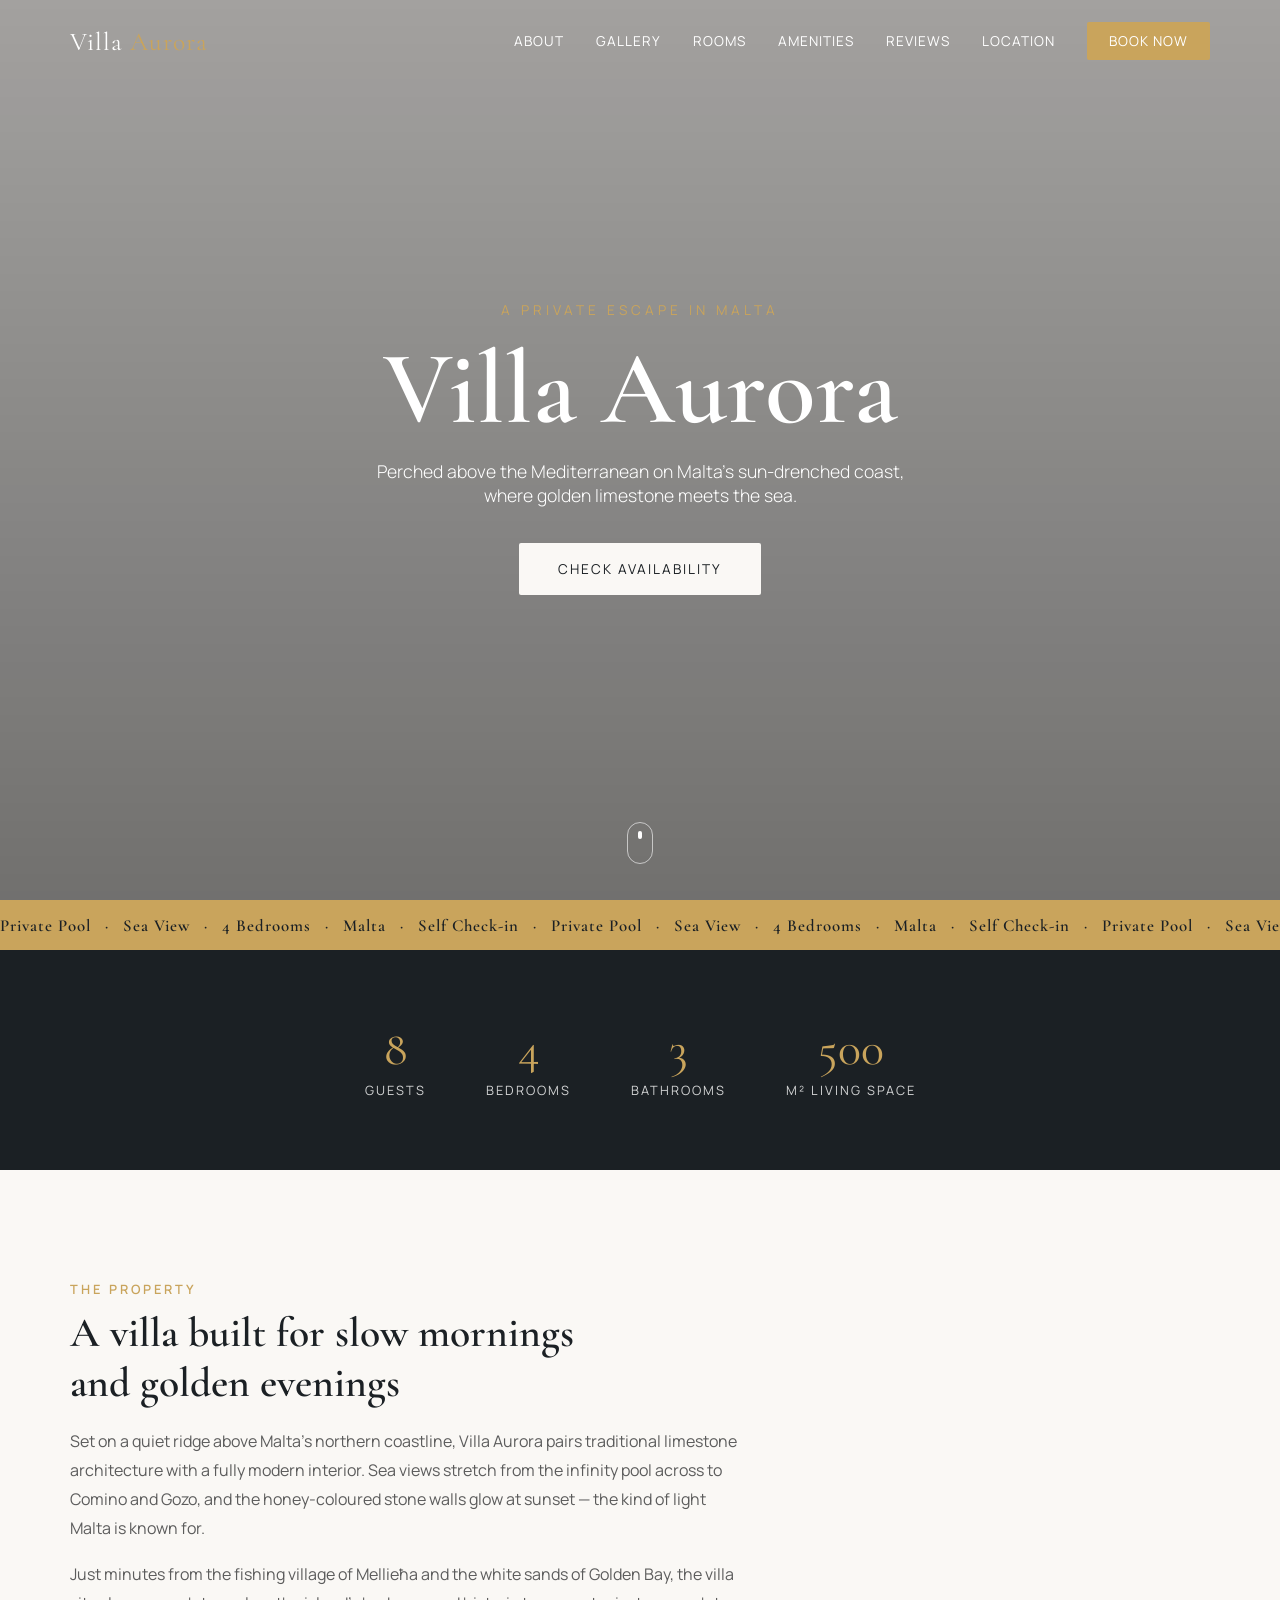
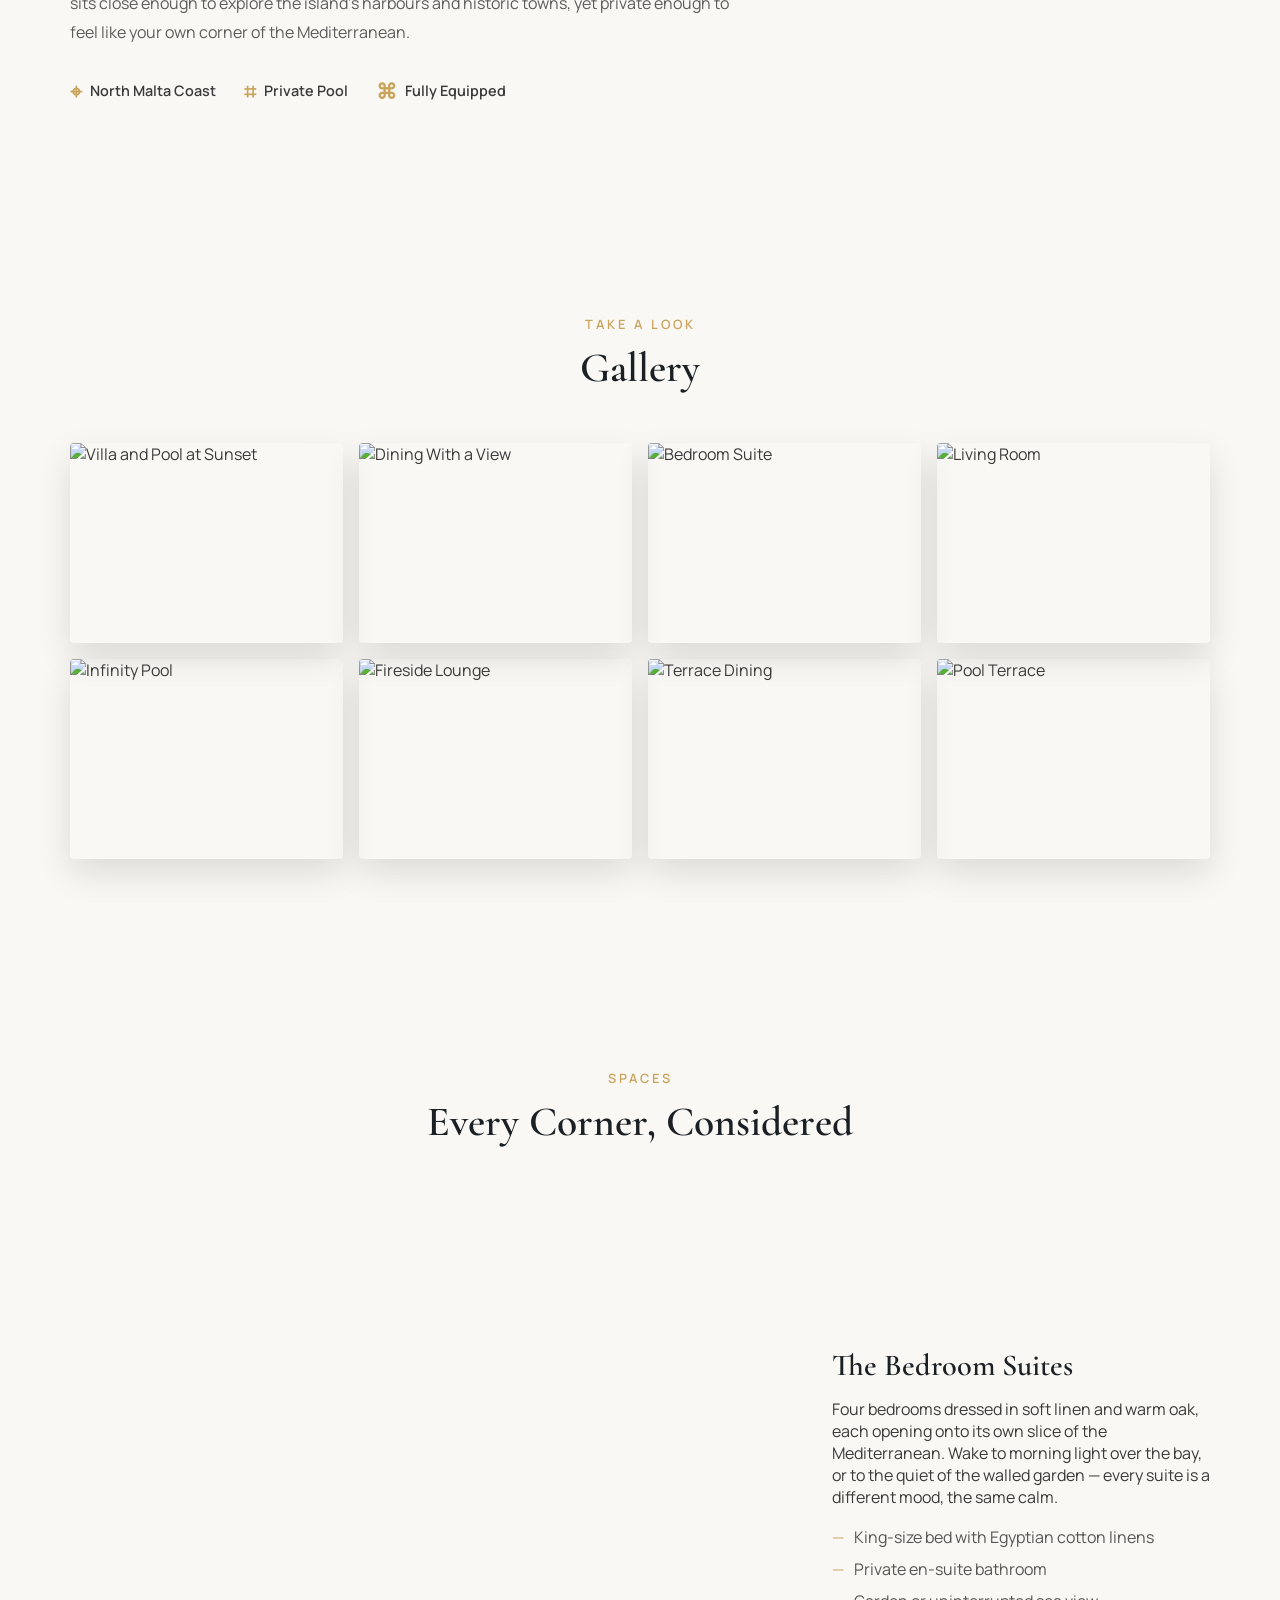
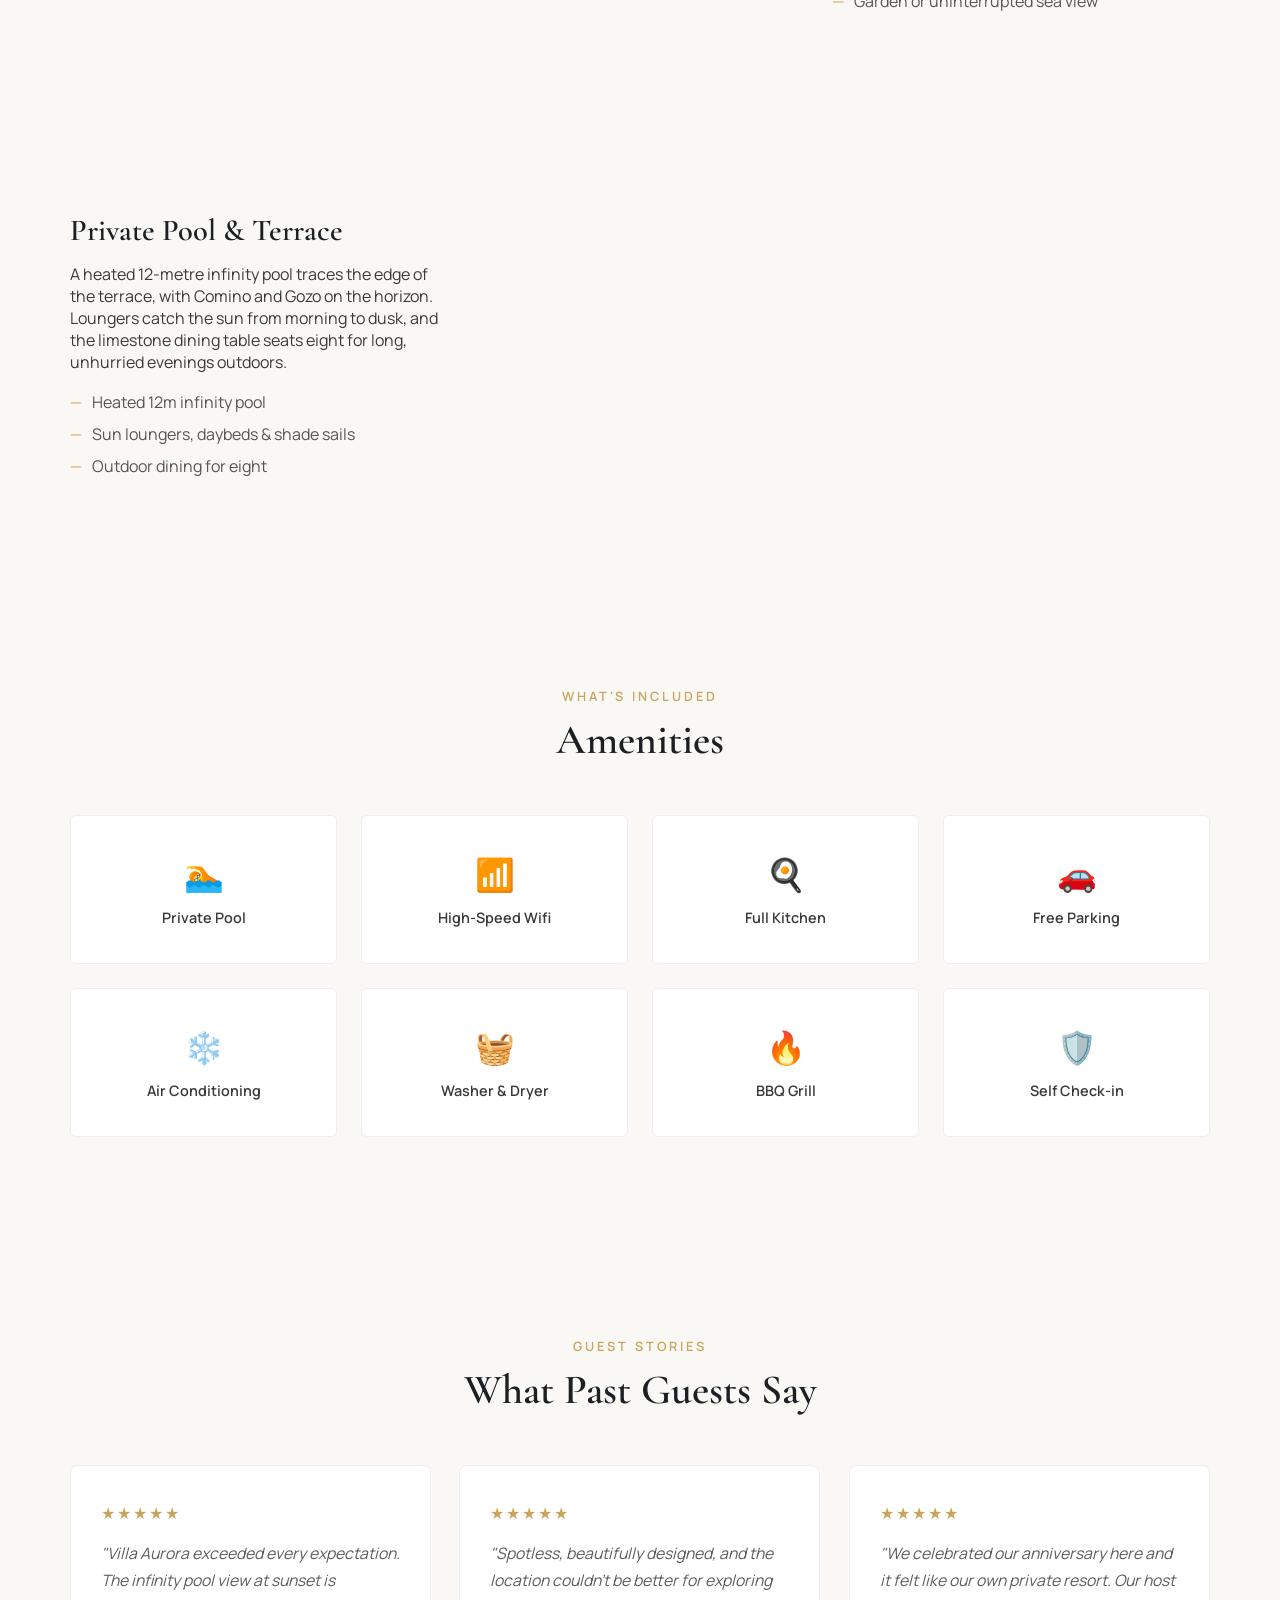
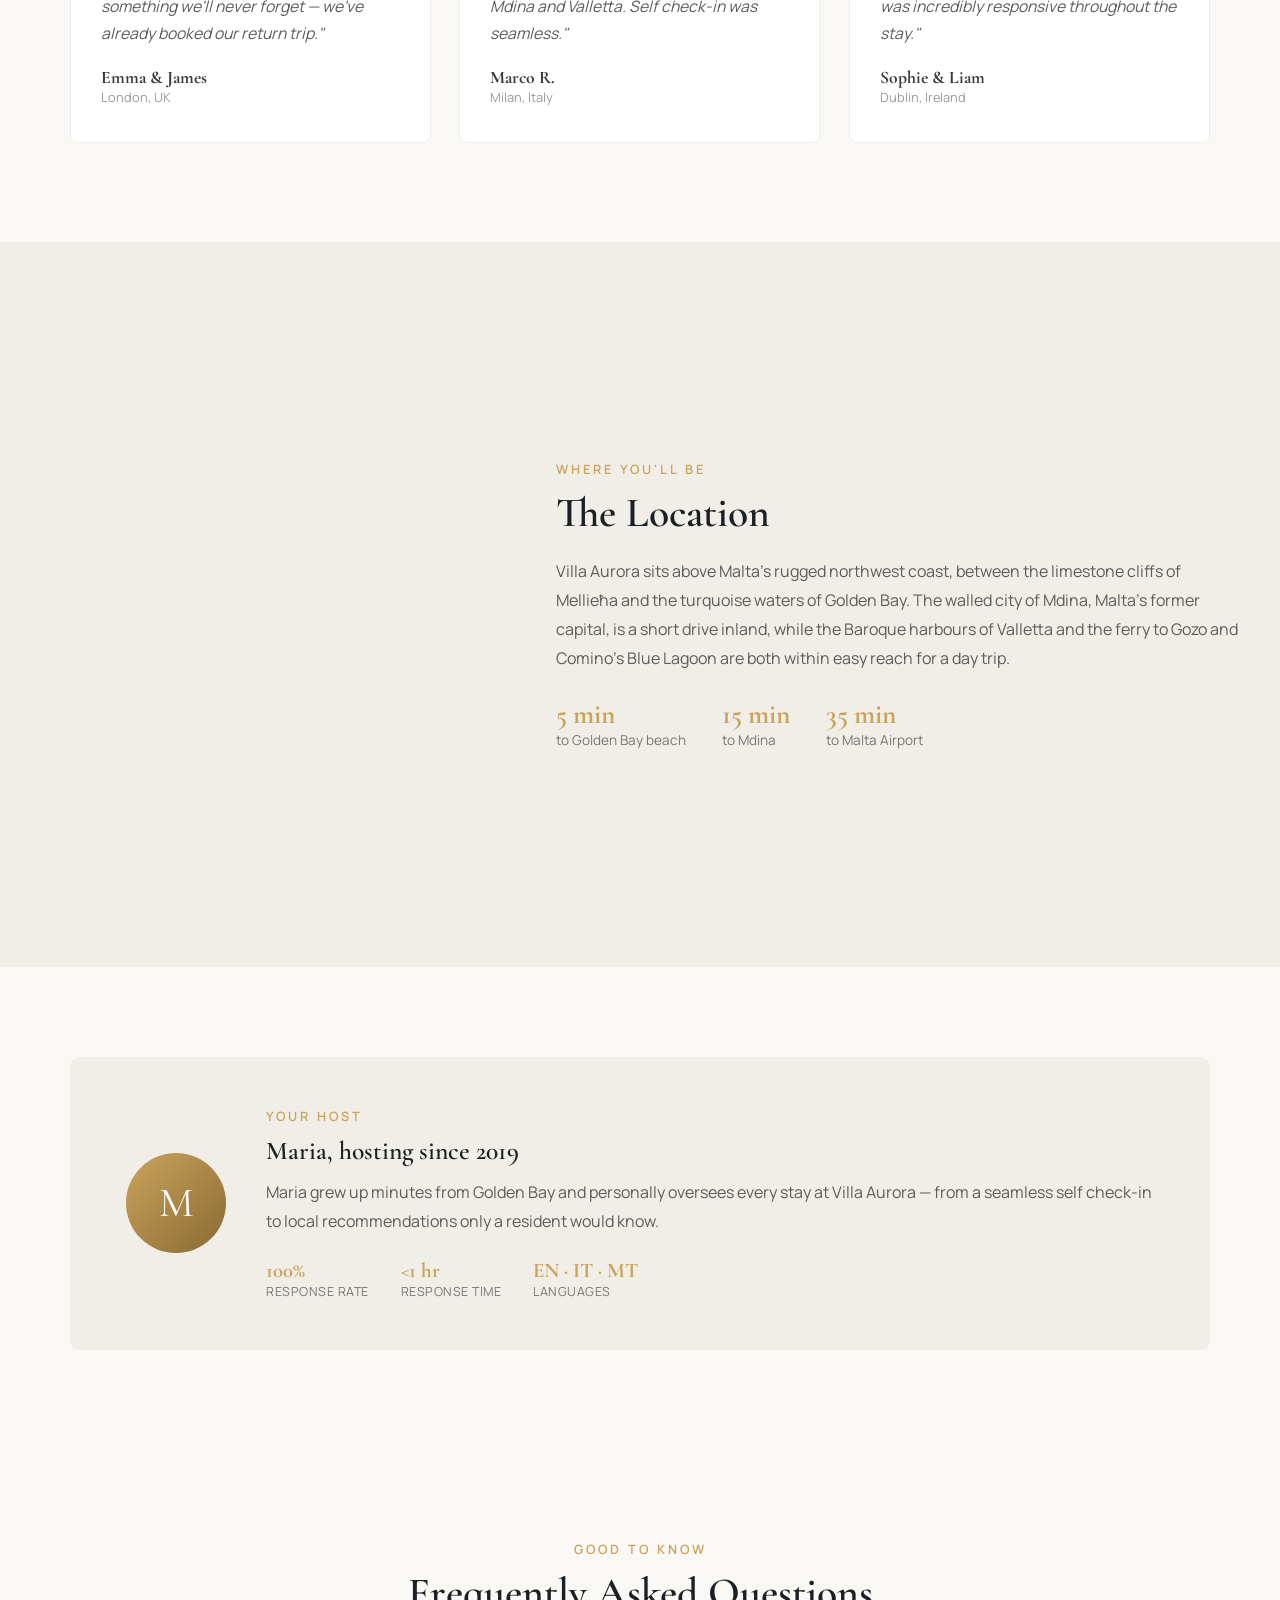
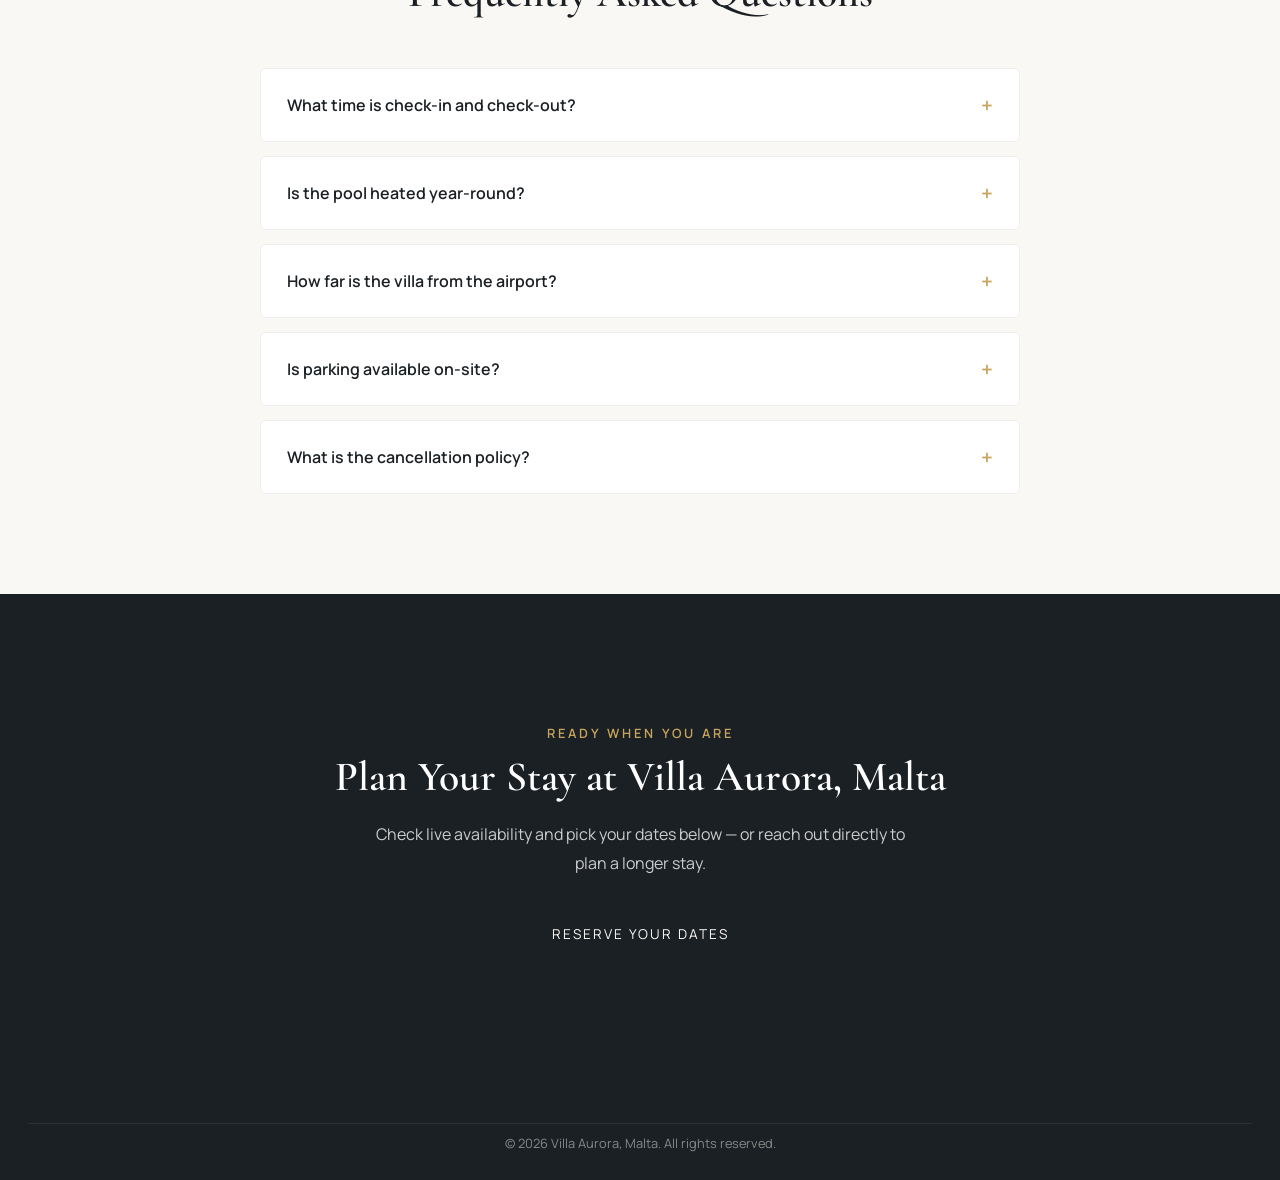
==== commit d3c69fb5: "Fix marquee ticker leaving empty gaps on wide screens The ticker's two duplicated sets weren't alway" ====
--- a/index.html
+++ b/index.html
@@ -49,8 +49,10 @@
 
 <!-- Marquee ticker -->
 <div class="marquee">
-  <div class="marquee-track">
-    <span>Private Pool</span><span>·</span><span>Sea View</span><span>·</span><span>4 Bedrooms</span><span>·</span><span>Malta</span><span>·</span><span>Self Check-in</span><span>·</span><span>Private Pool</span><span>·</span><span>Sea View</span><span>·</span><span>4 Bedrooms</span><span>·</span><span>Malta</span><span>·</span><span>Self Check-in</span><span>·</span>
+  <div class="marquee-track" id="marquee-track">
+    <span class="marquee-set">
+      <span>Private Pool</span><span>·</span><span>Sea View</span><span>·</span><span>4 Bedrooms</span><span>·</span><span>Malta</span><span>·</span><span>Self Check-in</span><span>·</span>
+    </span>
   </div>
 </div>
 
--- a/styles.css
+++ b/styles.css
@@ -158,8 +158,9 @@
   background: var(--color-accent); overflow: hidden; padding: 14px 0; white-space: nowrap;
 }
 .marquee-track {
-  display: inline-flex; gap: 14px; animation: marquee 22s linear infinite;
-}
+  display: inline-flex; animation: marquee 22s linear infinite;
+}
+.marquee-set { display: inline-flex; gap: 14px; flex-shrink: 0; padding-right: 14px; }
 .marquee-track span {
   font-family: var(--font-display); font-size: 1.05rem; letter-spacing: 1px; color: #1b2024; font-weight: 600;
 }
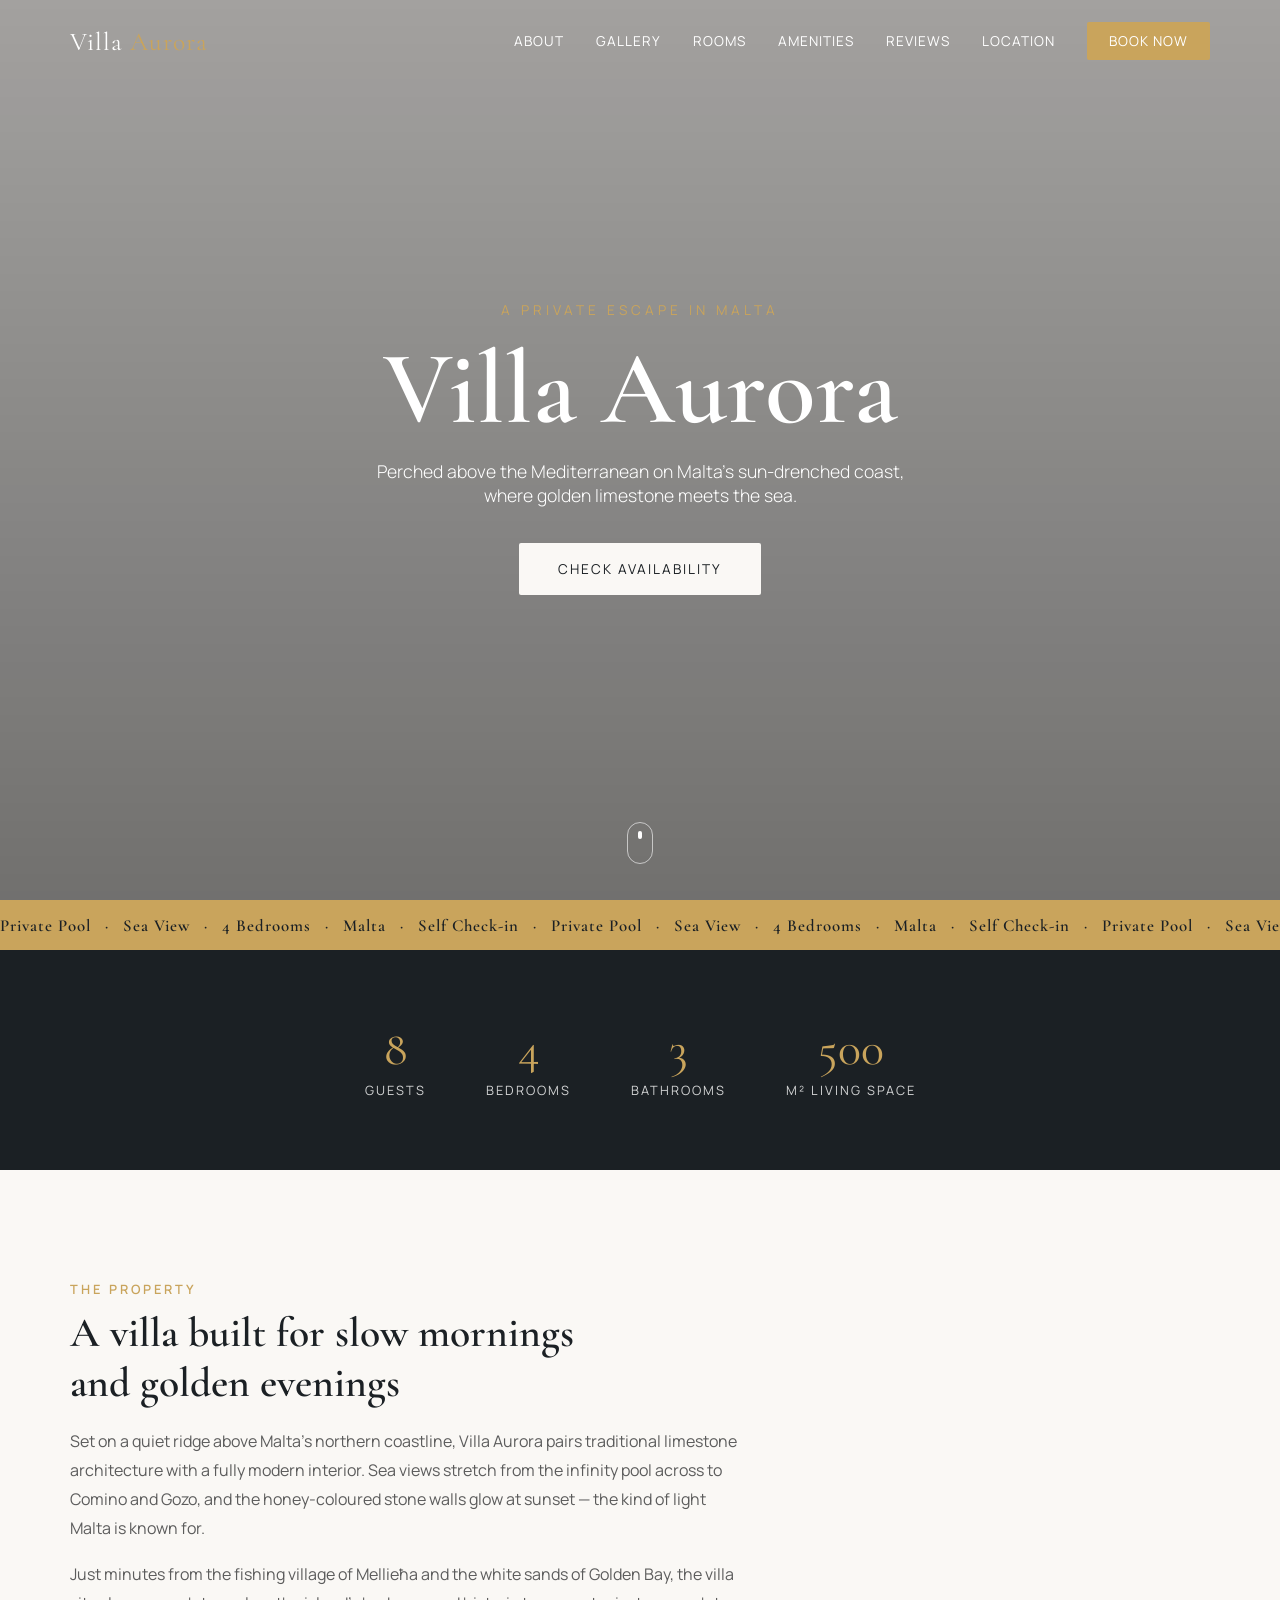
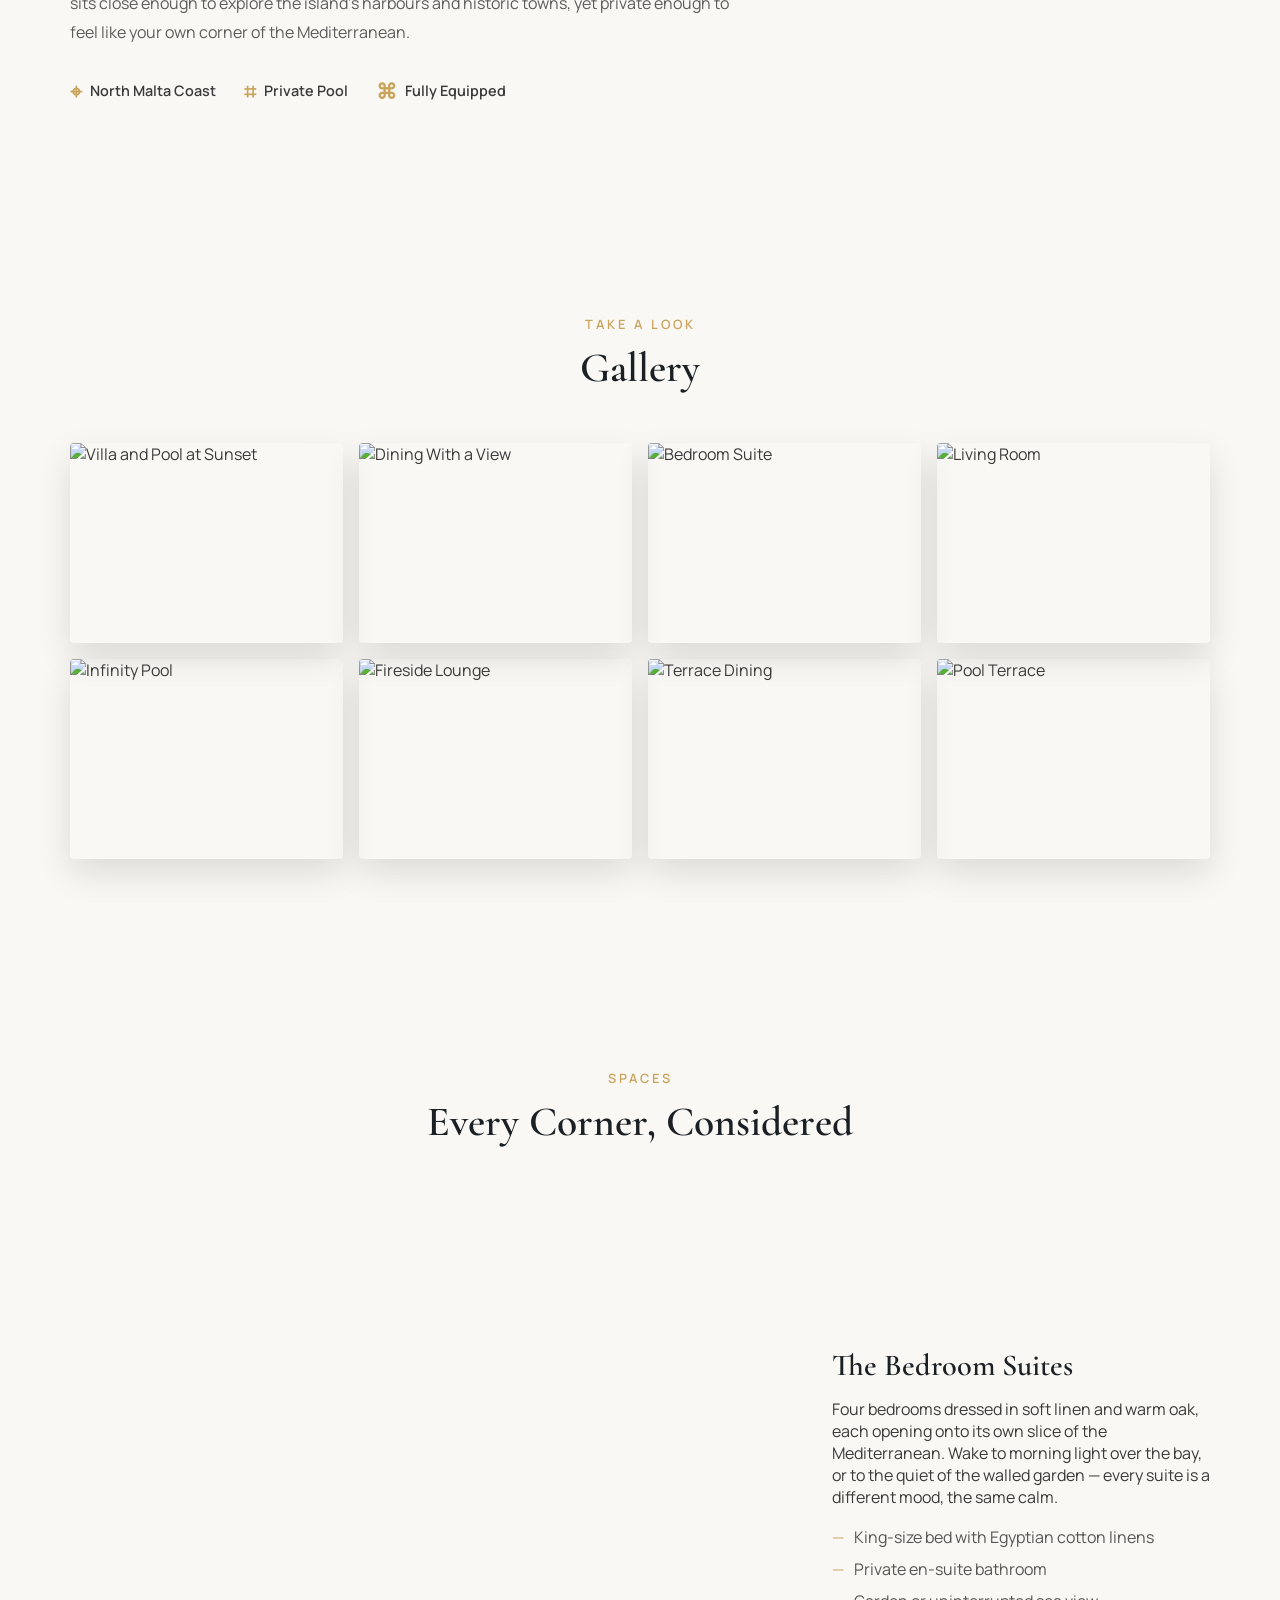
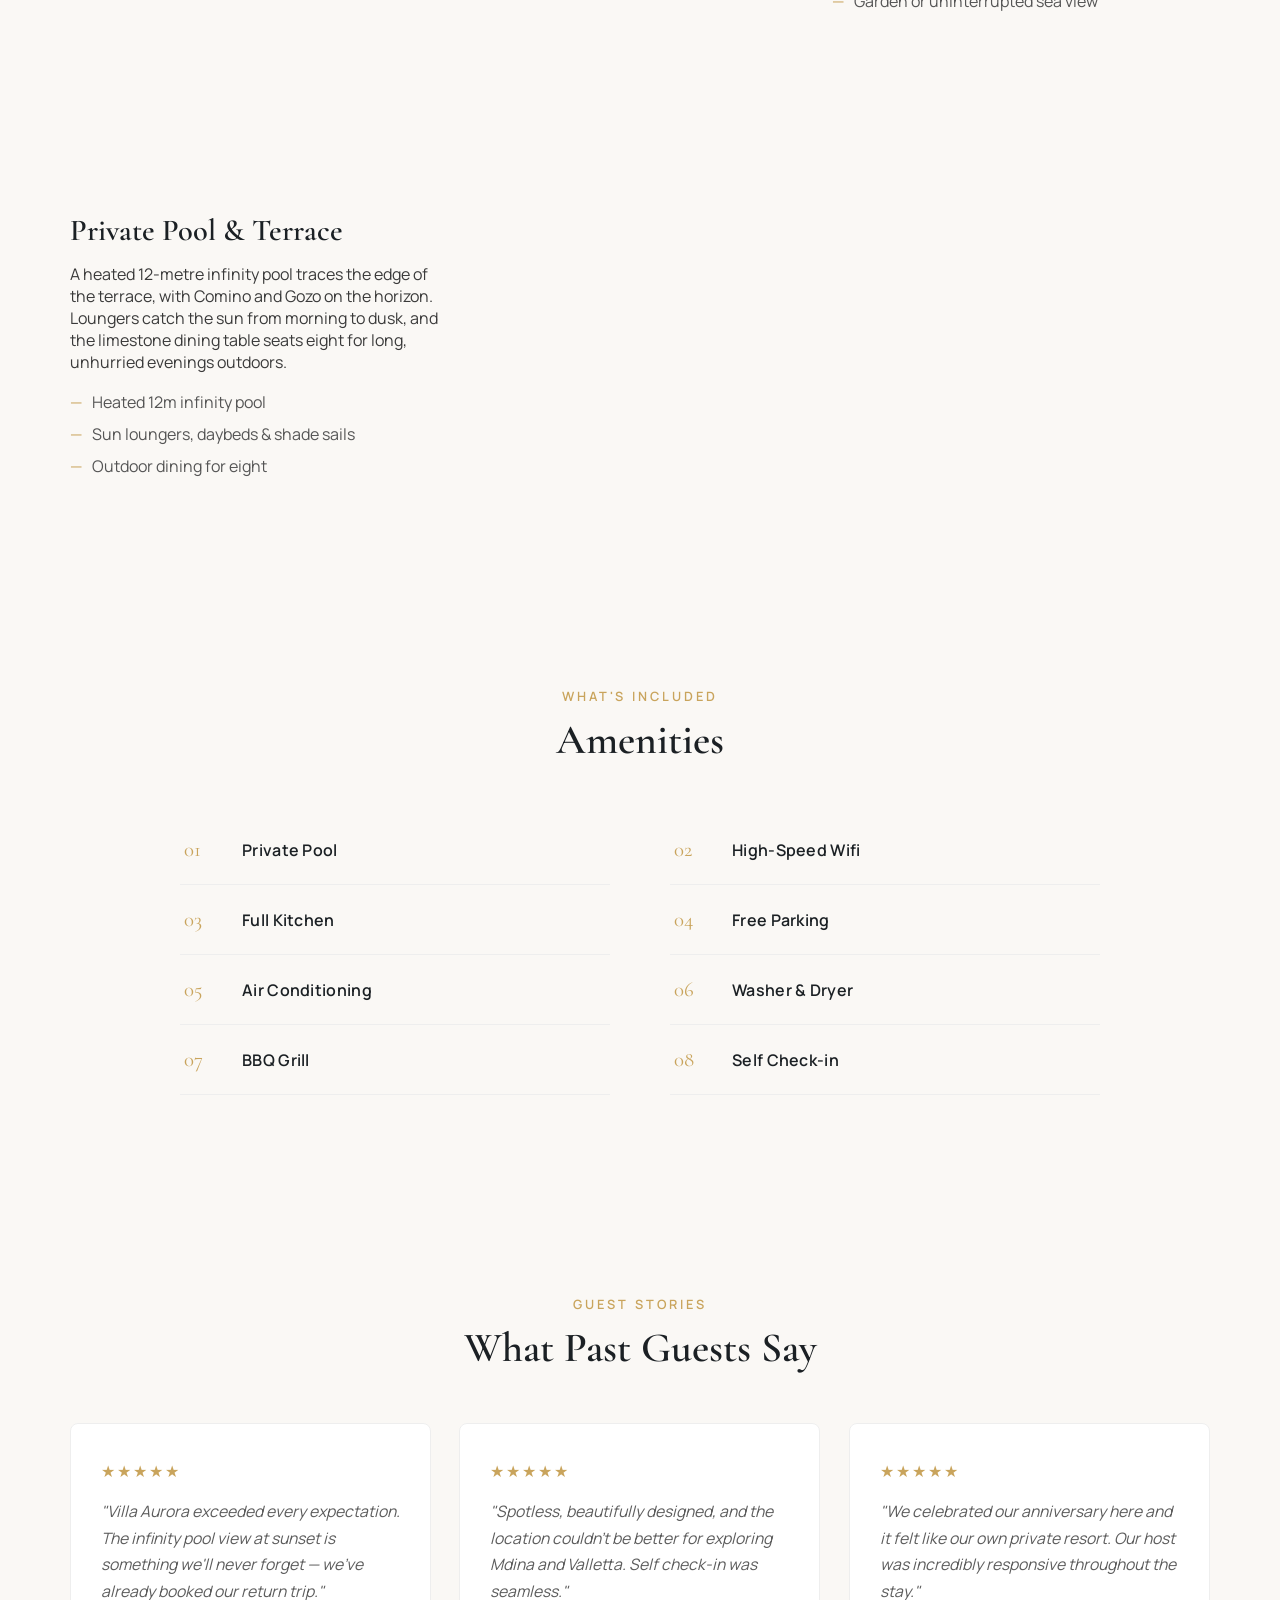
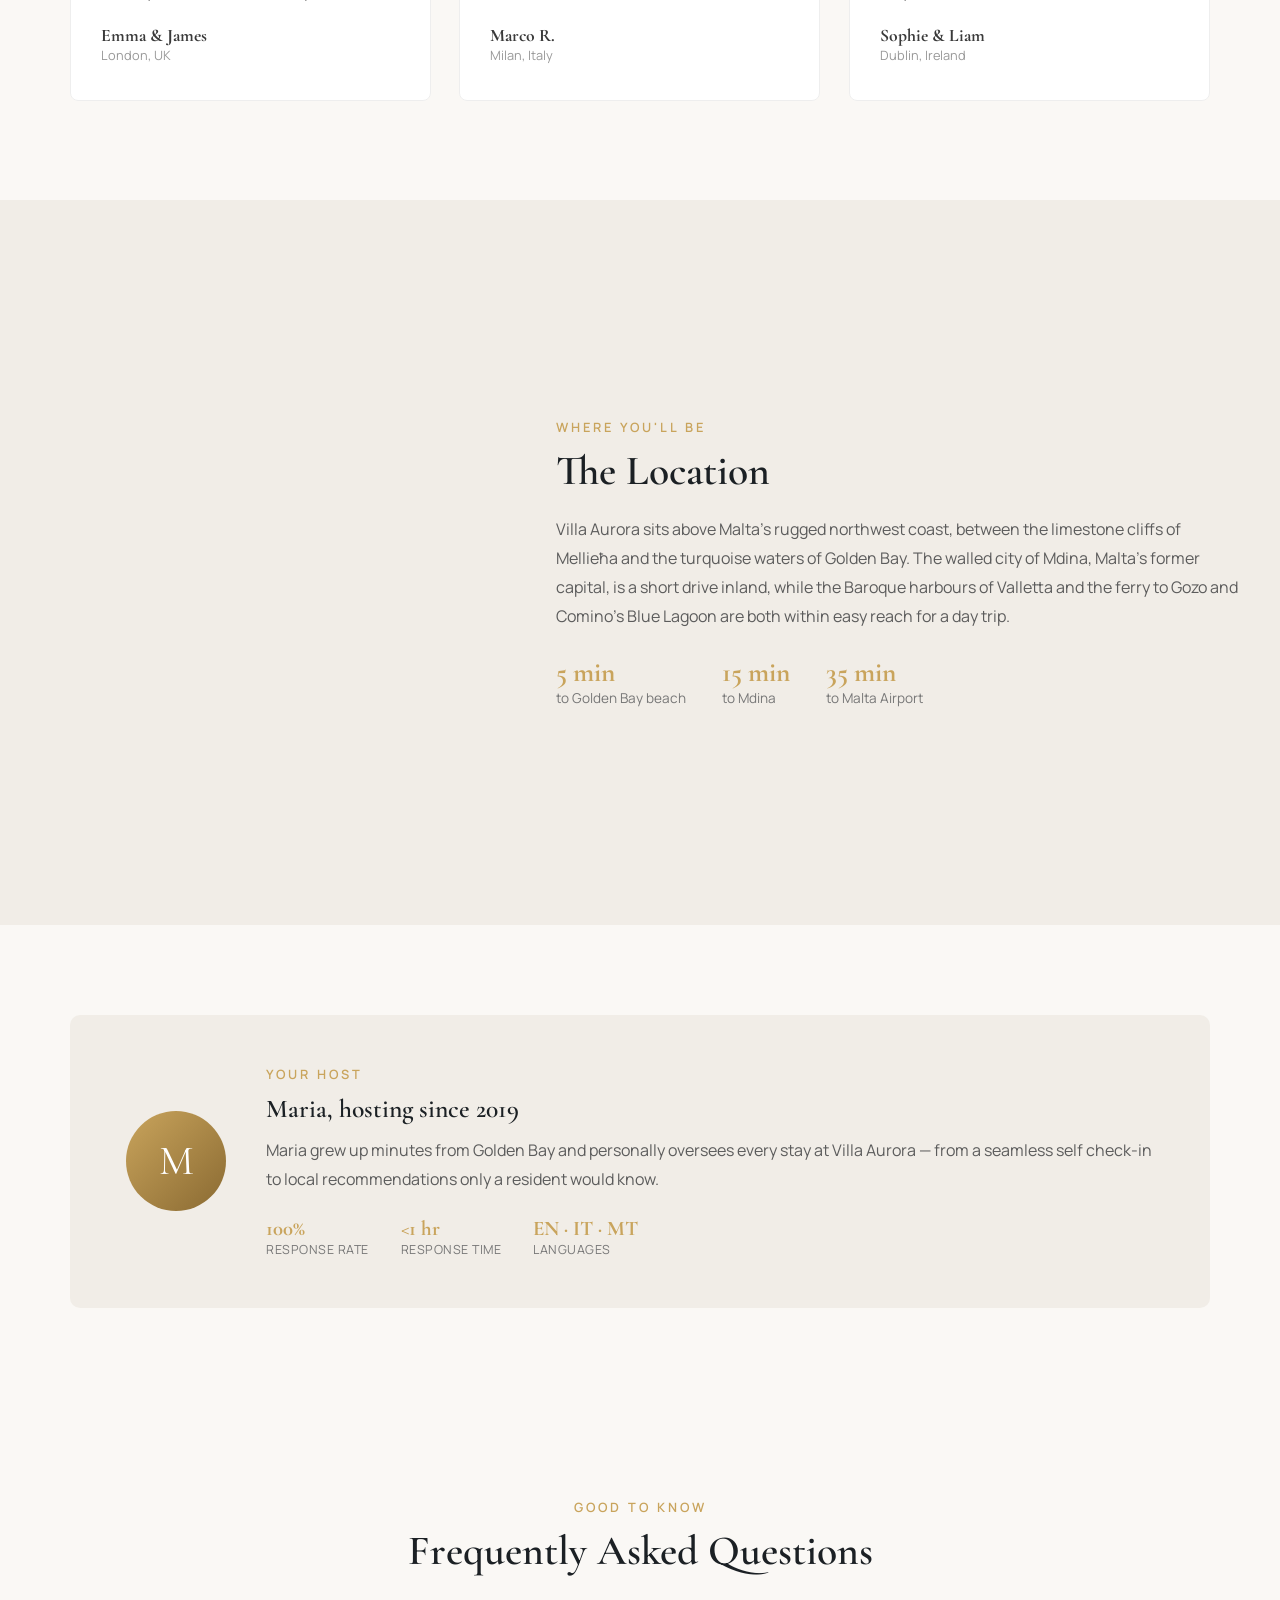
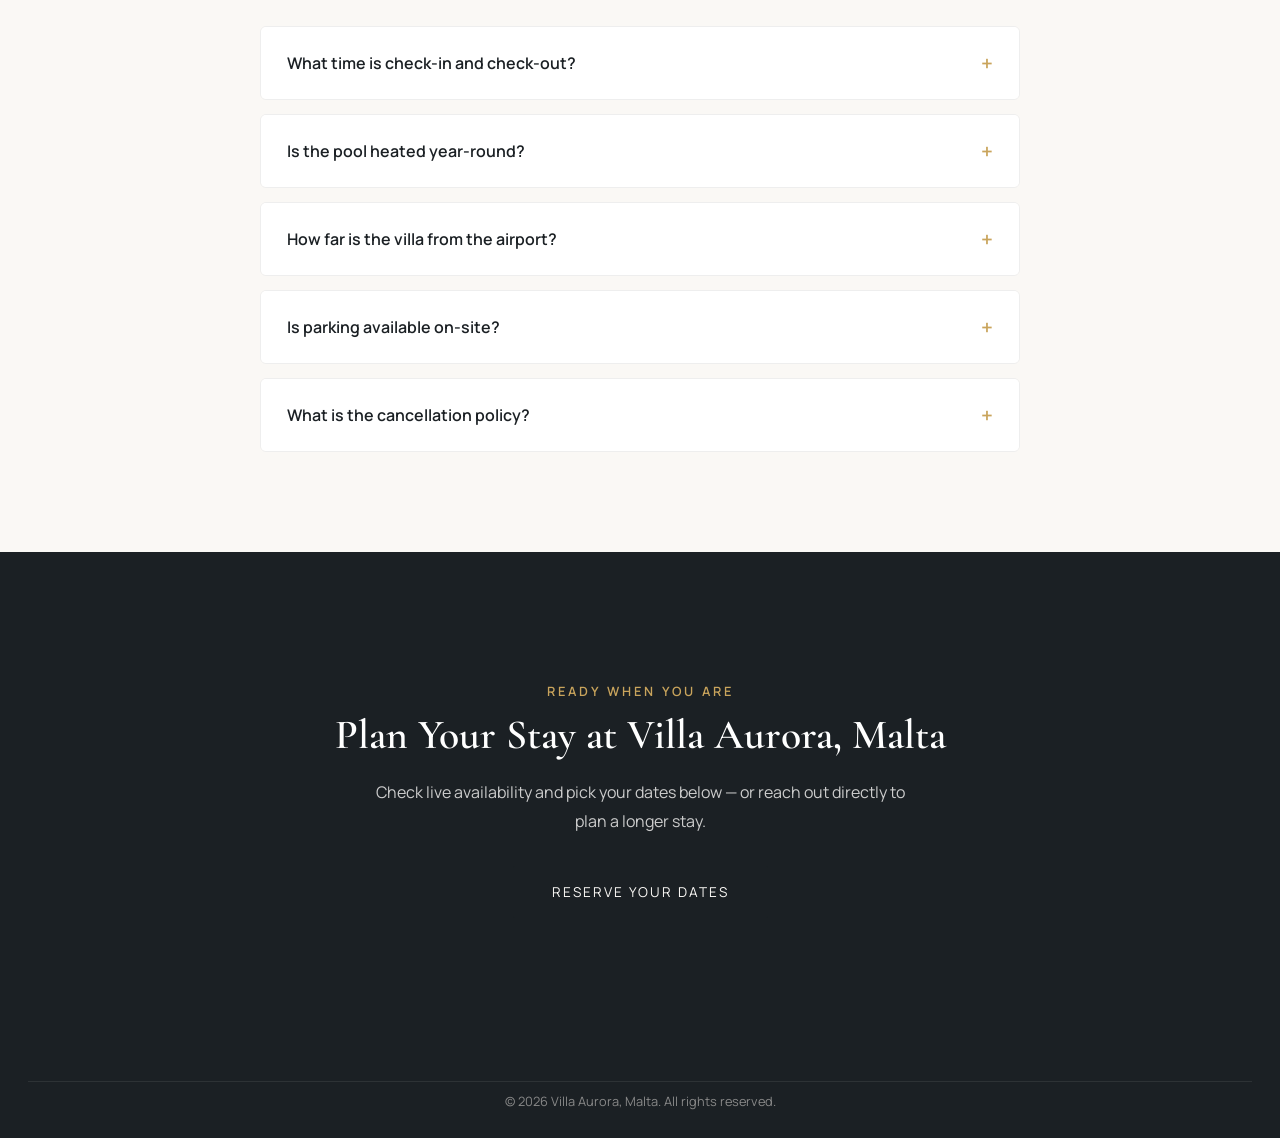
==== commit e8805dff: "Replace emoji icons in Amenities with a numbered editorial list Emoji rendering is inconsistent acro" ====
--- a/index.html
+++ b/index.html
@@ -149,14 +149,14 @@
   <p class="section-kicker center" data-aos="fade-up">What's Included</p>
   <h2 class="center" data-aos="fade-up">Amenities</h2>
   <div class="amenities-grid">
-    <div class="amenity" data-aos="fade-up"><span>🏊</span><p>Private Pool</p></div>
-    <div class="amenity" data-aos="fade-up" data-aos-delay="50"><span>📶</span><p>High-Speed Wifi</p></div>
-    <div class="amenity" data-aos="fade-up" data-aos-delay="100"><span>🍳</span><p>Full Kitchen</p></div>
-    <div class="amenity" data-aos="fade-up" data-aos-delay="150"><span>🚗</span><p>Free Parking</p></div>
-    <div class="amenity" data-aos="fade-up" data-aos-delay="200"><span>❄️</span><p>Air Conditioning</p></div>
-    <div class="amenity" data-aos="fade-up" data-aos-delay="250"><span>🧺</span><p>Washer & Dryer</p></div>
-    <div class="amenity" data-aos="fade-up" data-aos-delay="300"><span>🔥</span><p>BBQ Grill</p></div>
-    <div class="amenity" data-aos="fade-up" data-aos-delay="350"><span>🛡️</span><p>Self Check-in</p></div>
+    <div class="amenity" data-aos="fade-up"><span class="amenity-index">01</span><span class="amenity-name">Private Pool</span></div>
+    <div class="amenity" data-aos="fade-up" data-aos-delay="50"><span class="amenity-index">02</span><span class="amenity-name">High-Speed Wifi</span></div>
+    <div class="amenity" data-aos="fade-up" data-aos-delay="100"><span class="amenity-index">03</span><span class="amenity-name">Full Kitchen</span></div>
+    <div class="amenity" data-aos="fade-up" data-aos-delay="150"><span class="amenity-index">04</span><span class="amenity-name">Free Parking</span></div>
+    <div class="amenity" data-aos="fade-up" data-aos-delay="200"><span class="amenity-index">05</span><span class="amenity-name">Air Conditioning</span></div>
+    <div class="amenity" data-aos="fade-up" data-aos-delay="250"><span class="amenity-index">06</span><span class="amenity-name">Washer &amp; Dryer</span></div>
+    <div class="amenity" data-aos="fade-up" data-aos-delay="300"><span class="amenity-index">07</span><span class="amenity-name">BBQ Grill</span></div>
+    <div class="amenity" data-aos="fade-up" data-aos-delay="350"><span class="amenity-index">08</span><span class="amenity-name">Self Check-in</span></div>
   </div>
 </section>
 
--- a/styles.css
+++ b/styles.css
@@ -234,15 +234,26 @@
 .room-list li::before { content: '—'; position: absolute; left: 0; color: var(--color-accent); }
 
 /* Amenities */
-.amenities { padding: 100px 30px; max-width: var(--max-width); margin: 0 auto; }
-.amenities-grid { display: grid; grid-template-columns: repeat(4, 1fr); gap: 24px; margin-top: 50px; }
+.amenities { padding: 100px 30px; max-width: 980px; margin: 0 auto; }
+.amenities-grid {
+  display: grid; grid-template-columns: repeat(2, 1fr); column-gap: 60px; margin-top: 50px;
+}
 .amenity {
-  background: #fff; border: 1px solid #eee; padding: 36px 18px; text-align: center; border-radius: 6px;
-  transition: var(--transition);
-}
-.amenity:hover { transform: translateY(-6px); box-shadow: 0 18px 40px rgba(0,0,0,0.08); border-color: var(--color-accent); }
-.amenity span { font-size: 2rem; display: block; margin-bottom: 12px; }
-.amenity p { font-size: 0.9rem; font-weight: 600; }
+  display: flex; align-items: center; gap: 22px; padding: 22px 4px;
+  border-bottom: 1px solid #eee; position: relative; overflow: hidden;
+  transition: padding-left .3s ease, border-color .3s ease;
+}
+.amenity::before {
+  content: ''; position: absolute; left: 0; bottom: -1px; width: 0; height: 1px;
+  background: var(--color-accent); transition: width .4s ease;
+}
+.amenity:hover { padding-left: 14px; }
+.amenity:hover::before { width: 100%; }
+.amenity-index {
+  font-family: var(--font-display); font-size: 1.3rem; color: var(--color-accent);
+  width: 36px; flex-shrink: 0;
+}
+.amenity-name { font-size: 1rem; font-weight: 600; letter-spacing: 0.3px; color: var(--color-dark); }
 
 /* Reviews */
 .reviews { padding: 100px 30px; max-width: var(--max-width); margin: 0 auto; }
@@ -406,7 +417,7 @@
   .about-image, .room-img, .location-img { max-width: 420px; margin: 0 auto; }
   .room-row.reverse .room-img { margin: 0 auto; }
   .gallery-grid { grid-template-columns: repeat(2, 1fr); }
-  .amenities-grid { grid-template-columns: repeat(2, 1fr); }
+  .amenities-grid { grid-template-columns: 1fr; }
   .reviews-track { grid-template-columns: 1fr; }
   .host-inner { flex-direction: column; text-align: center; padding: 40px 30px; }
   .host-badges { justify-content: center; }
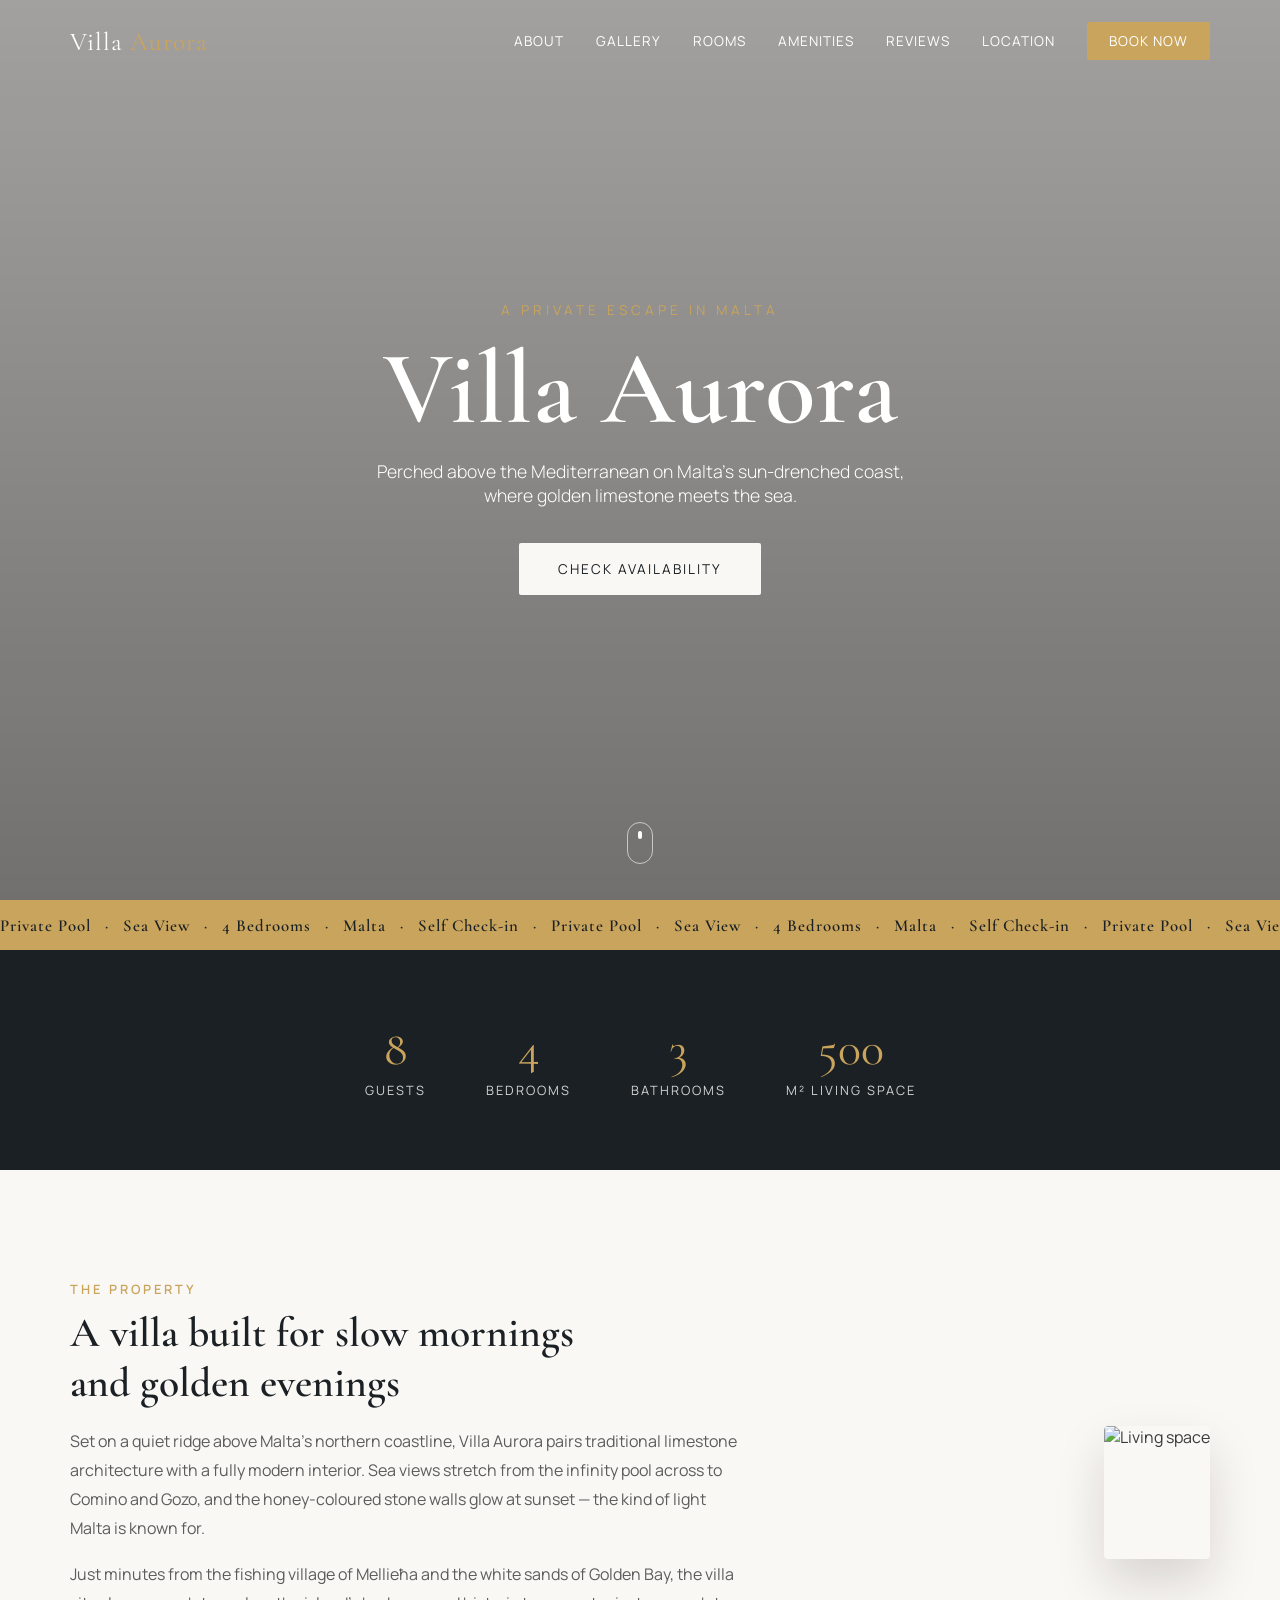
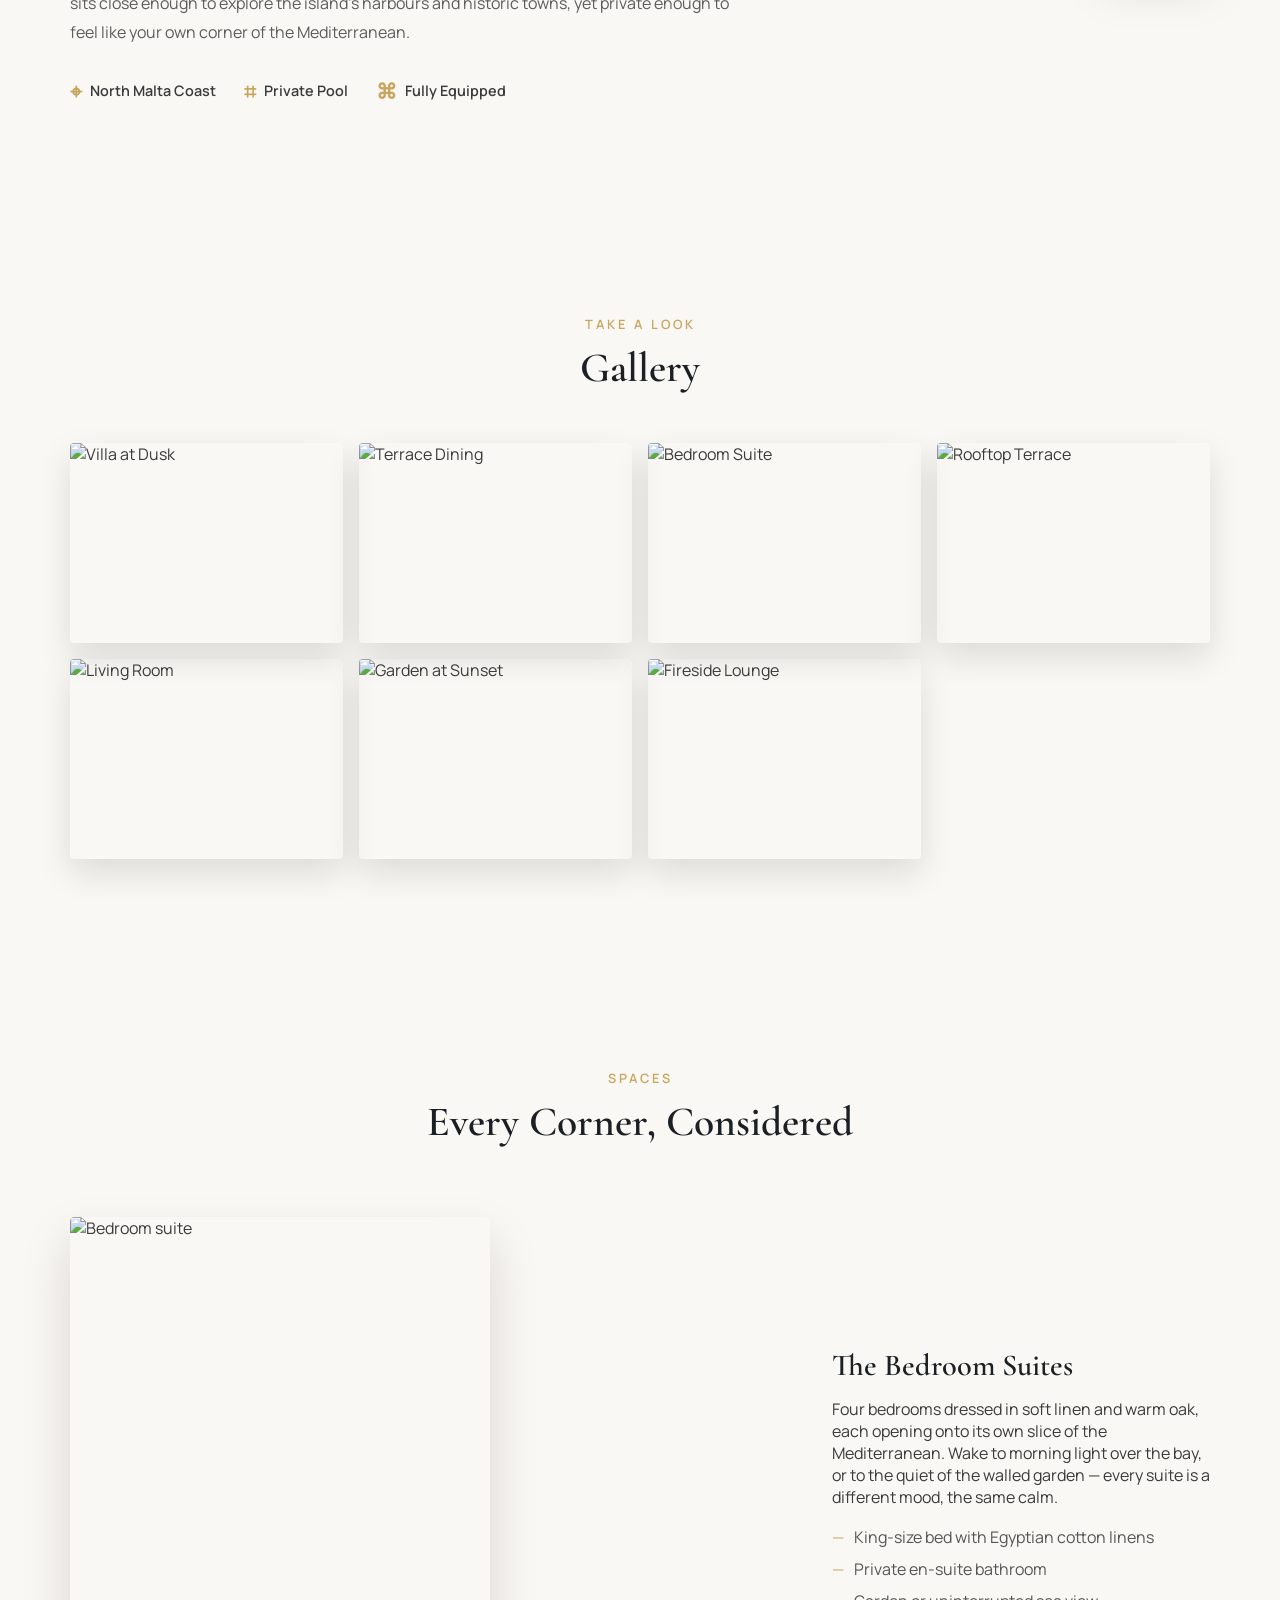
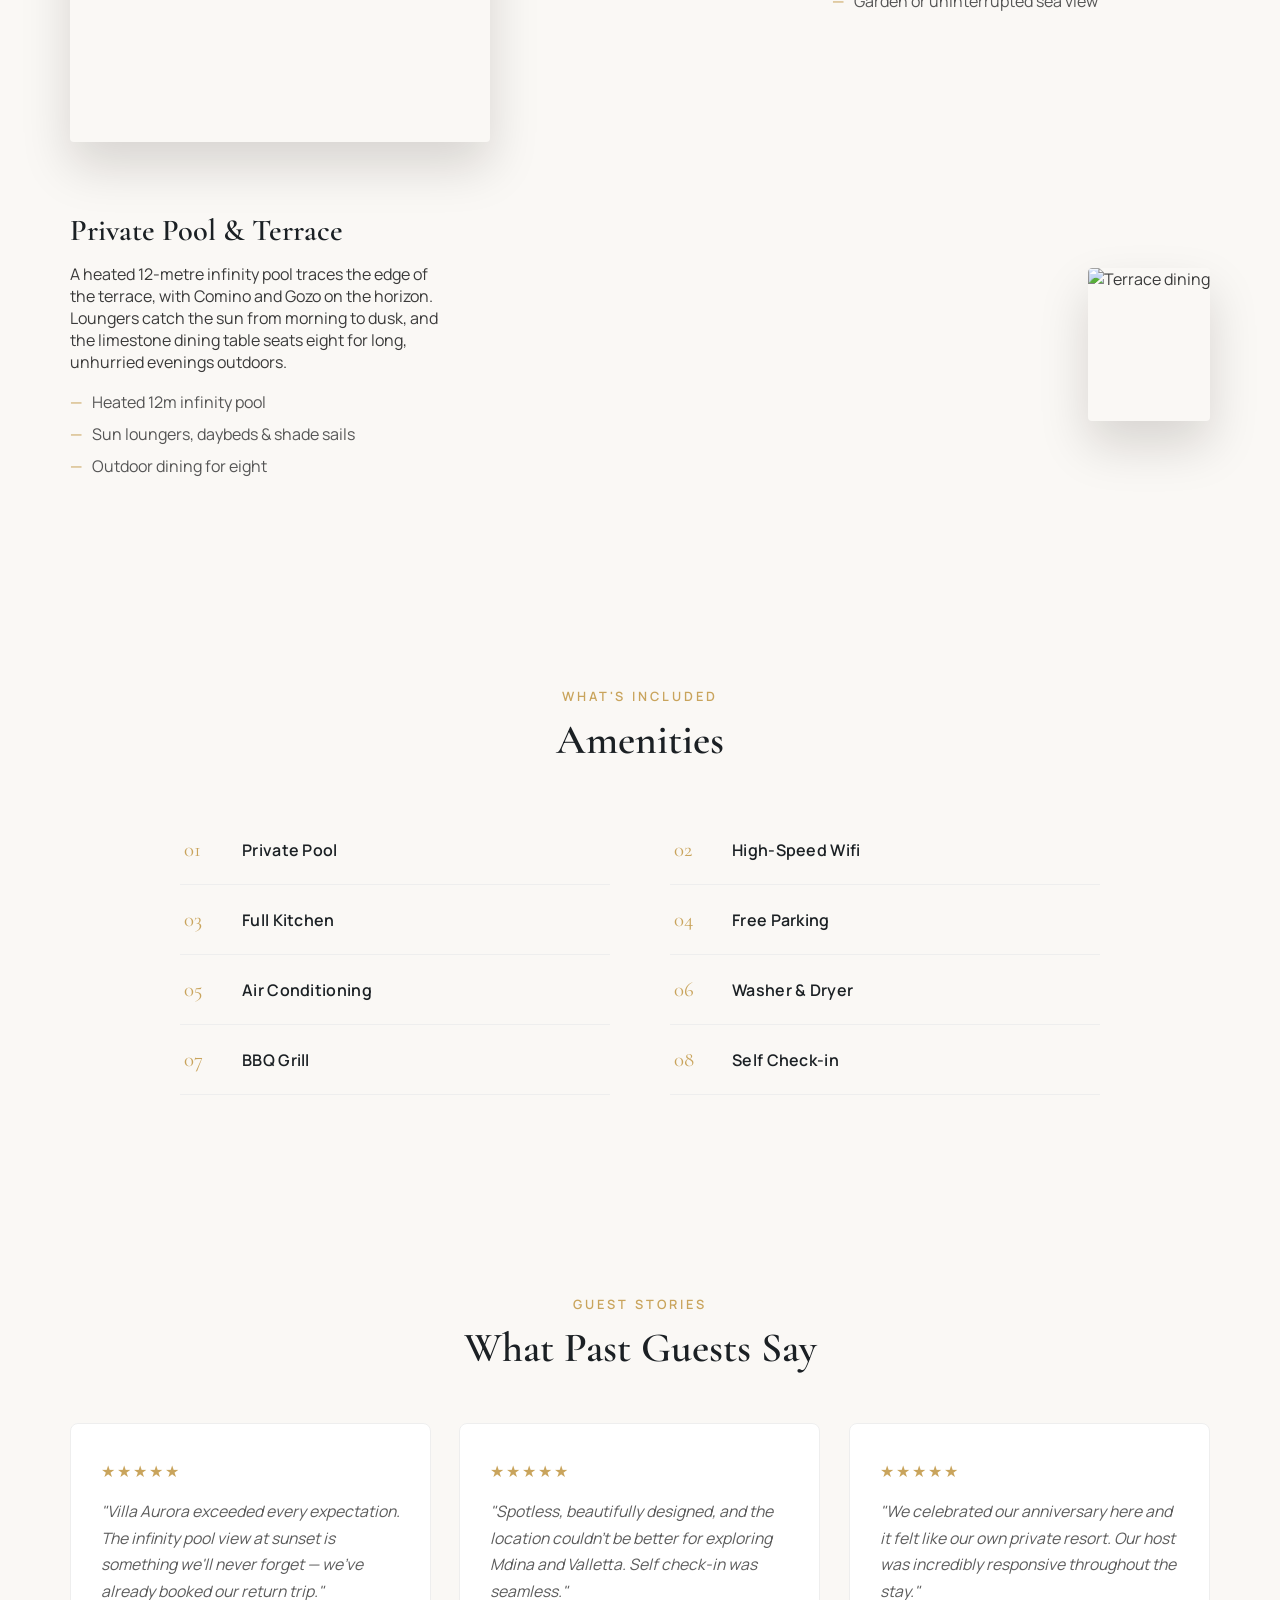
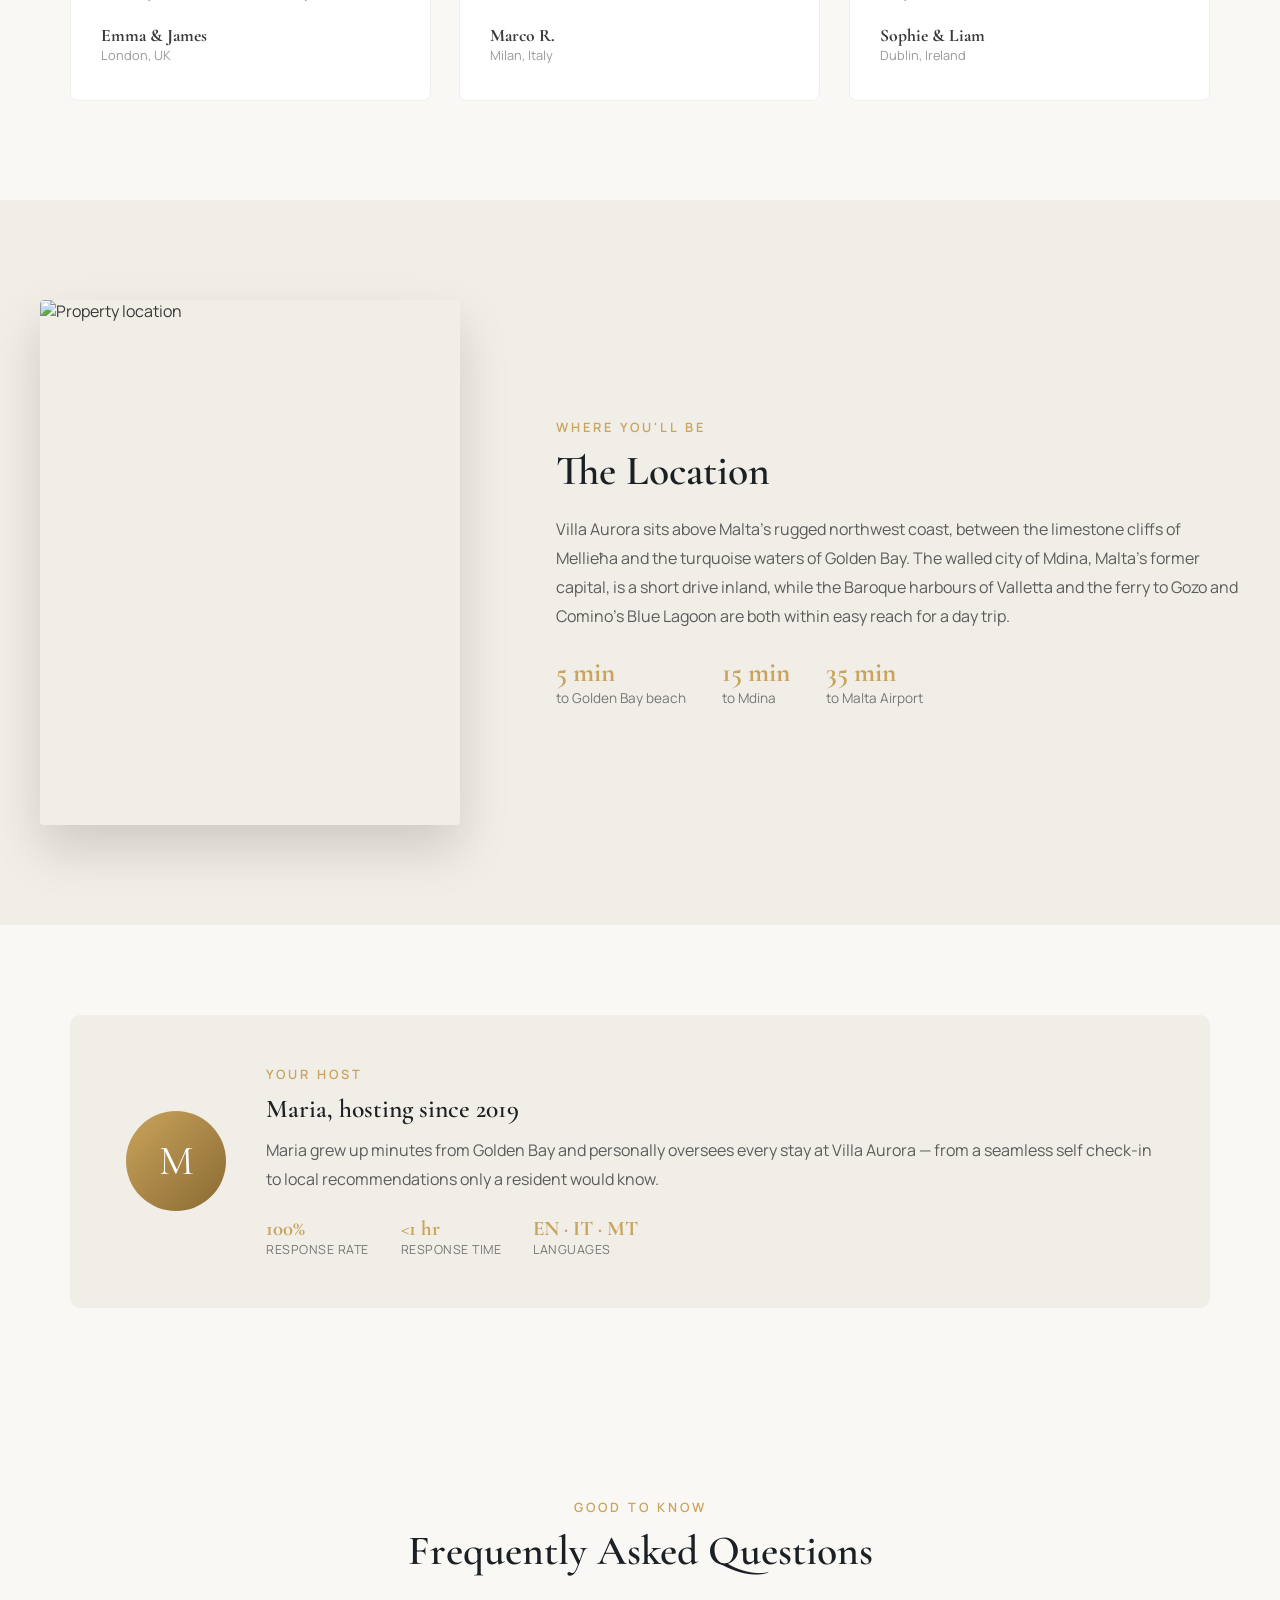
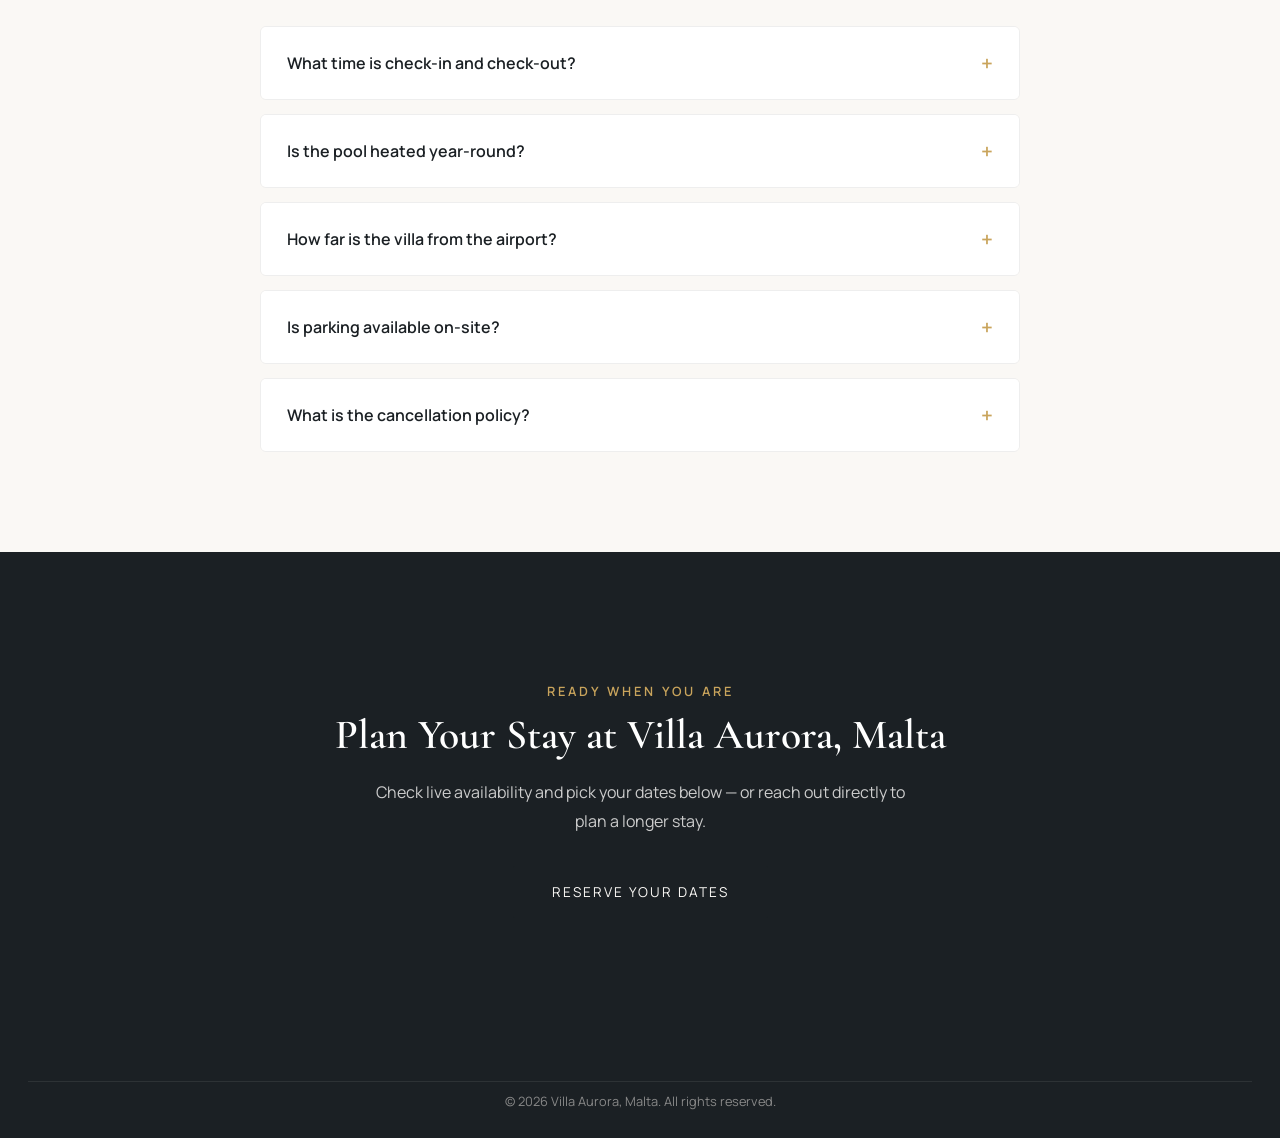
==== commit 7e4dd50c: "Replace placeholder images with curated villa photo set Maps the 7 confidently-identified postimg.cc" ====
--- a/index.html
+++ b/index.html
@@ -36,7 +36,7 @@
 
 <!-- Hero -->
 <section id="home" class="hero">
-  <div class="hero-bg" style="background-image:url('https://i.postimg.cc/xkC000Nv/5c8979e7-b6b4-4213-a49b-5e8a5693247b.jpg')"></div>
+  <div class="hero-bg" style="background-image:url('https://i.postimg.cc/4NgkZq87/dominik-hap-fa-g-V1A-unsplash.jpg')"></div>
   <div class="hero-overlay"></div>
   <div class="hero-content">
     <p class="hero-kicker" data-aos="fade-down" data-aos-delay="100">A Private Escape in Malta</p>
@@ -91,7 +91,7 @@
       </div>
     </div>
     <div class="about-image" data-aos="reveal">
-      <img src="https://i.postimg.cc/HJxppp8b/bfc57837-478c-4797-8c33-7042d10ead7f.jpg" alt="Living space">
+      <img src="https://i.postimg.cc/SsnG91js/5cf97ab0-002e-4006-b207-b9a75cca4f28.avif" alt="Living space">
     </div>
   </div>
 </section>
@@ -101,14 +101,13 @@
   <p class="section-kicker center" data-aos="fade-up">Take A Look</p>
   <h2 class="center" data-aos="fade-up">Gallery</h2>
   <div class="gallery-grid">
-    <div class="g-item" data-aos="zoom-in"><img src="https://i.postimg.cc/xkC000Nv/5c8979e7-b6b4-4213-a49b-5e8a5693247b.jpg" style="object-position:center 40%" alt="Villa and Pool at Sunset" data-lightbox></div>
-    <div class="g-item" data-aos="zoom-in" data-aos-delay="100"><img src="https://i.postimg.cc/HJxppp8b/bfc57837-478c-4797-8c33-7042d10ead7f.jpg" style="object-position:75% 50%" alt="Dining With a View" data-lightbox></div>
-    <div class="g-item" data-aos="zoom-in" data-aos-delay="200"><img src="https://i.postimg.cc/94MWWWwZ/1ff8043f-c382-4bad-91f8-52a84250e244.jpg" style="object-position:35% 60%" alt="Bedroom Suite" data-lightbox></div>
-    <div class="g-item" data-aos="zoom-in" data-aos-delay="100"><img src="https://i.postimg.cc/hJjSSSQx/c3b5d0f5-8bfe-4e88-8d54-748154d23ded.jpg" style="object-position:70% 75%" alt="Living Room" data-lightbox></div>
-    <div class="g-item" data-aos="zoom-in" data-aos-delay="200"><img src="https://i.postimg.cc/xkC000Nv/5c8979e7-b6b4-4213-a49b-5e8a5693247b.jpg" style="object-position:15% 70%" alt="Infinity Pool" data-lightbox></div>
-    <div class="g-item" data-aos="zoom-in" data-aos-delay="150"><img src="https://i.postimg.cc/HJxppp8b/bfc57837-478c-4797-8c33-7042d10ead7f.jpg" style="object-position:25% 40%" alt="Fireside Lounge" data-lightbox></div>
-    <div class="g-item" data-aos="zoom-in" data-aos-delay="100"><img src="https://i.postimg.cc/94MWWWwZ/1ff8043f-c382-4bad-91f8-52a84250e244.jpg" style="object-position:80% 50%" alt="Terrace Dining" data-lightbox></div>
-    <div class="g-item" data-aos="zoom-in" data-aos-delay="200"><img src="https://i.postimg.cc/hJjSSSQx/c3b5d0f5-8bfe-4e88-8d54-748154d23ded.jpg" style="object-position:20% 30%" alt="Pool Terrace" data-lightbox></div>
+    <div class="g-item" data-aos="zoom-in"><img src="https://i.postimg.cc/4NgkZq87/dominik-hap-fa-g-V1A-unsplash.jpg" style="object-position:center 40%" alt="Villa at Dusk" data-lightbox></div>
+    <div class="g-item" data-aos="zoom-in" data-aos-delay="100"><img src="https://i.postimg.cc/HsgDHRS1/dominik-ACA92yj-UKpg-unsplash.jpg" style="object-position:50% 50%" alt="Terrace Dining" data-lightbox></div>
+    <div class="g-item" data-aos="zoom-in" data-aos-delay="200"><img src="https://i.postimg.cc/CMJp4mh9/florian-schmidinger-bdtb0c6uu-M4-unsplash.jpg" style="object-position:50% 40%" alt="Bedroom Suite" data-lightbox></div>
+    <div class="g-item" data-aos="zoom-in" data-aos-delay="100"><img src="https://i.postimg.cc/J4nVYZ0v/florian-schmidinger-Gqncl-Qkd-Omg-unsplash.jpg" style="object-position:50% 50%" alt="Rooftop Terrace" data-lightbox></div>
+    <div class="g-item" data-aos="zoom-in" data-aos-delay="200"><img src="https://i.postimg.cc/SsnG91js/5cf97ab0-002e-4006-b207-b9a75cca4f28.avif" style="object-position:50% 50%" alt="Living Room" data-lightbox></div>
+    <div class="g-item" data-aos="zoom-in" data-aos-delay="150"><img src="https://i.postimg.cc/Pq1BvMV4/florian-schmidinger-Vy-COsx-Yt-CF8-unsplash.jpg" style="object-position:50% 50%" alt="Garden at Sunset" data-lightbox></div>
+    <div class="g-item" data-aos="zoom-in" data-aos-delay="100"><img src="https://i.postimg.cc/KjXX1Hxr/ariel-domenden-g-Bq-Nmx-Sxn-AM-unsplash.jpg" style="object-position:50% 50%" alt="Fireside Lounge" data-lightbox></div>
   </div>
 </section>
 
@@ -118,7 +117,7 @@
   <h2 class="center" data-aos="fade-up">Every Corner, Considered</h2>
 
   <div class="room-row">
-    <div class="room-img" data-aos="reveal"><img src="https://i.postimg.cc/94MWWWwZ/1ff8043f-c382-4bad-91f8-52a84250e244.jpg" alt="Bedroom suite"></div>
+    <div class="room-img" data-aos="reveal"><img src="https://i.postimg.cc/CMJp4mh9/florian-schmidinger-bdtb0c6uu-M4-unsplash.jpg" alt="Bedroom suite"></div>
     <div class="room-text" data-aos="fade-left">
       <h3>The Bedroom Suites</h3>
       <p>Four bedrooms dressed in soft linen and warm oak, each opening onto its own slice of the Mediterranean. Wake to morning light over the bay, or to the quiet of the walled garden — every suite is a different mood, the same calm.</p>
@@ -131,7 +130,7 @@
   </div>
 
   <div class="room-row reverse">
-    <div class="room-img" data-aos="reveal"><img src="https://i.postimg.cc/hJjSSSQx/c3b5d0f5-8bfe-4e88-8d54-748154d23ded.jpg" alt="Private pool"></div>
+    <div class="room-img" data-aos="reveal"><img src="https://i.postimg.cc/HsgDHRS1/dominik-ACA92yj-UKpg-unsplash.jpg" alt="Terrace dining"></div>
     <div class="room-text" data-aos="fade-right">
       <h3>Private Pool & Terrace</h3>
       <p>A heated 12-metre infinity pool traces the edge of the terrace, with Comino and Gozo on the horizon. Loungers catch the sun from morning to dusk, and the limestone dining table seats eight for long, unhurried evenings outdoors.</p>
@@ -187,7 +186,7 @@
 <section id="location" class="location">
   <div class="location-grid">
     <div class="location-img" data-aos="reveal">
-      <img src="https://i.postimg.cc/xkC000Nv/5c8979e7-b6b4-4213-a49b-5e8a5693247b.jpg" alt="Property location">
+      <img src="https://i.postimg.cc/J4nVYZ0v/florian-schmidinger-Gqncl-Qkd-Omg-unsplash.jpg" alt="Property location">
     </div>
     <div class="location-text" data-aos="fade-left">
       <p class="section-kicker">Where You'll Be</p>
--- a/styles.css
+++ b/styles.css
@@ -401,14 +401,16 @@
 [data-aos="zoom-in"] { transform: scale(0.9); }
 [data-aos].aos-animate { opacity: 1; transform: none; }
 
-[data-aos="reveal"] {
-  opacity: 1; transform: none; clip-path: inset(0 0 0 100%);
+[data-aos="reveal"] { opacity: 1; transform: none; }
+[data-aos="reveal"] > img {
+  clip-path: inset(0 0 0 100%);
   transition: clip-path 1s cubic-bezier(.25,.8,.25,1);
 }
-[data-aos="reveal"].aos-animate { clip-path: inset(0 0 0 0%); }
+[data-aos="reveal"].aos-animate > img { clip-path: inset(0 0 0 0%); }
 
 @media (prefers-reduced-motion: reduce) {
-  [data-aos] { transition: none; opacity: 1; transform: none; clip-path: none; }
+  [data-aos] { transition: none; opacity: 1; transform: none; }
+  [data-aos="reveal"] > img { transition: none; clip-path: none; }
 }
 
 /* Responsive */
